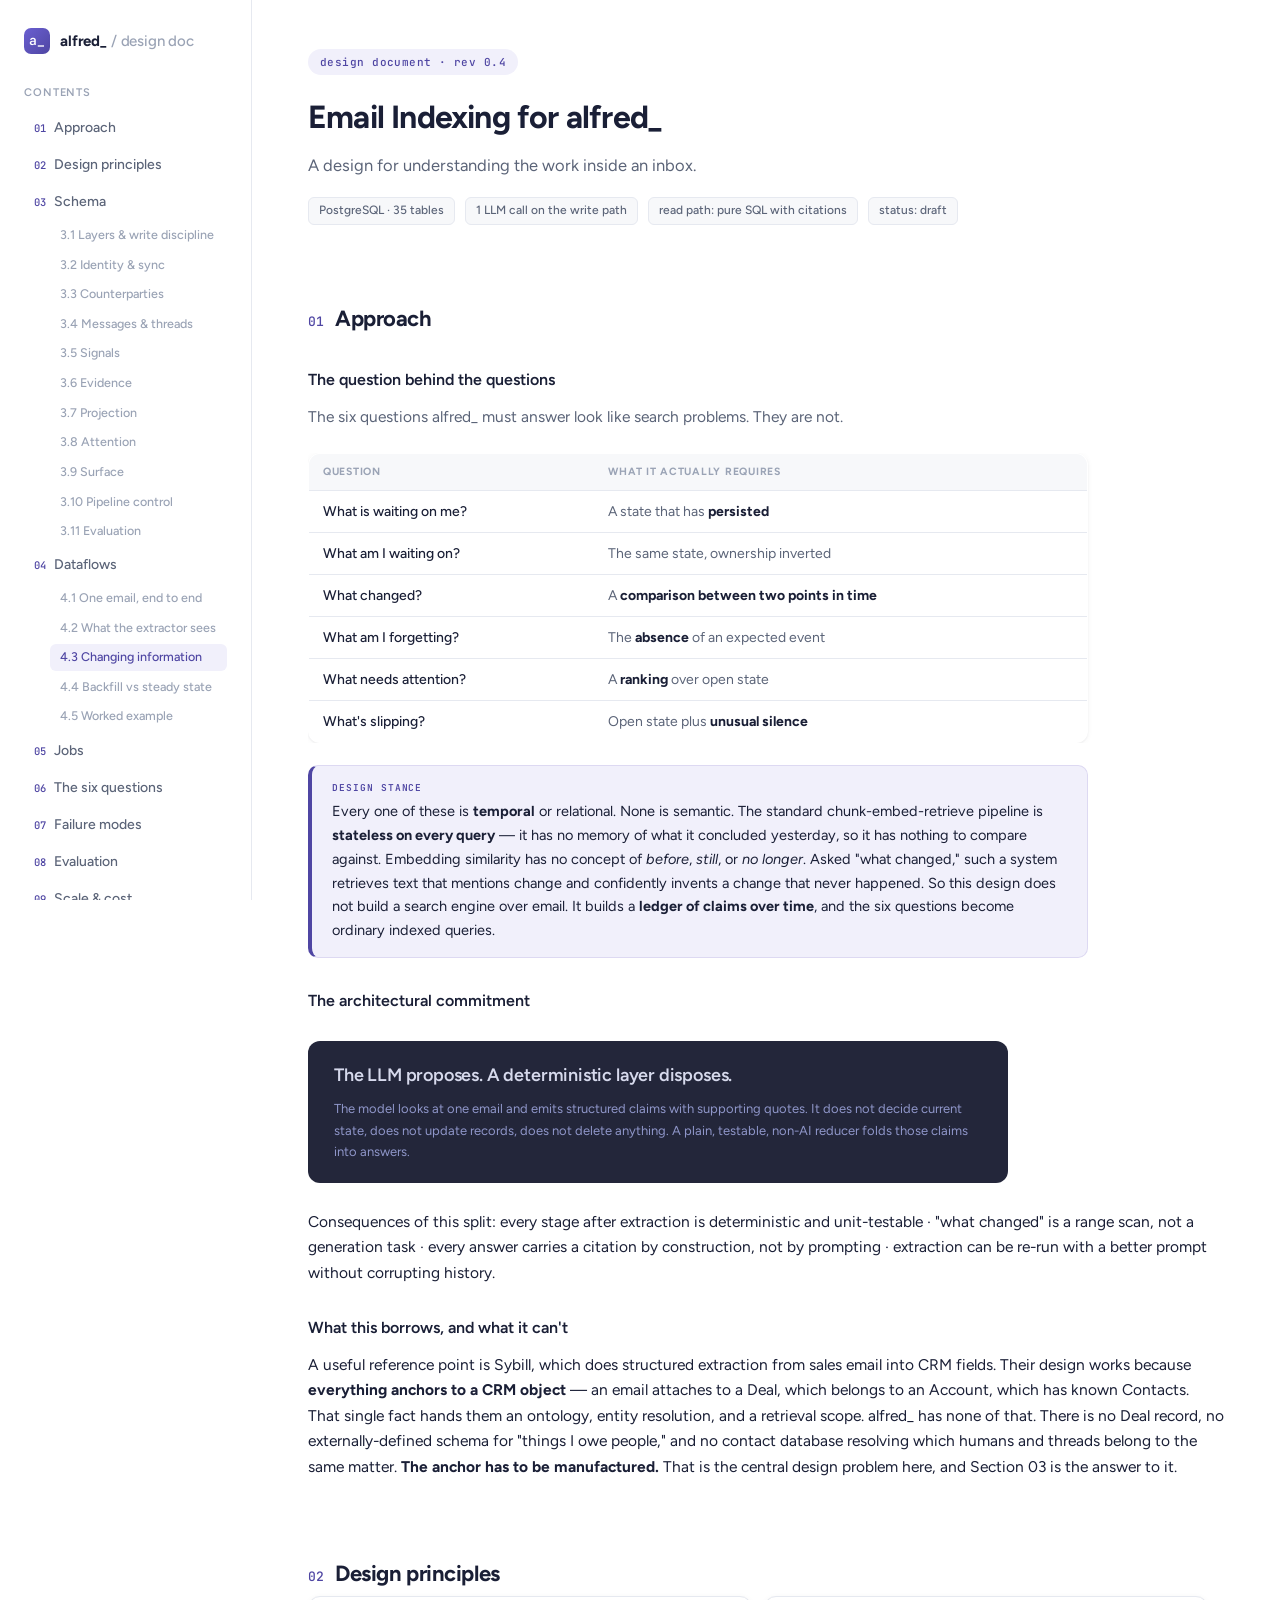
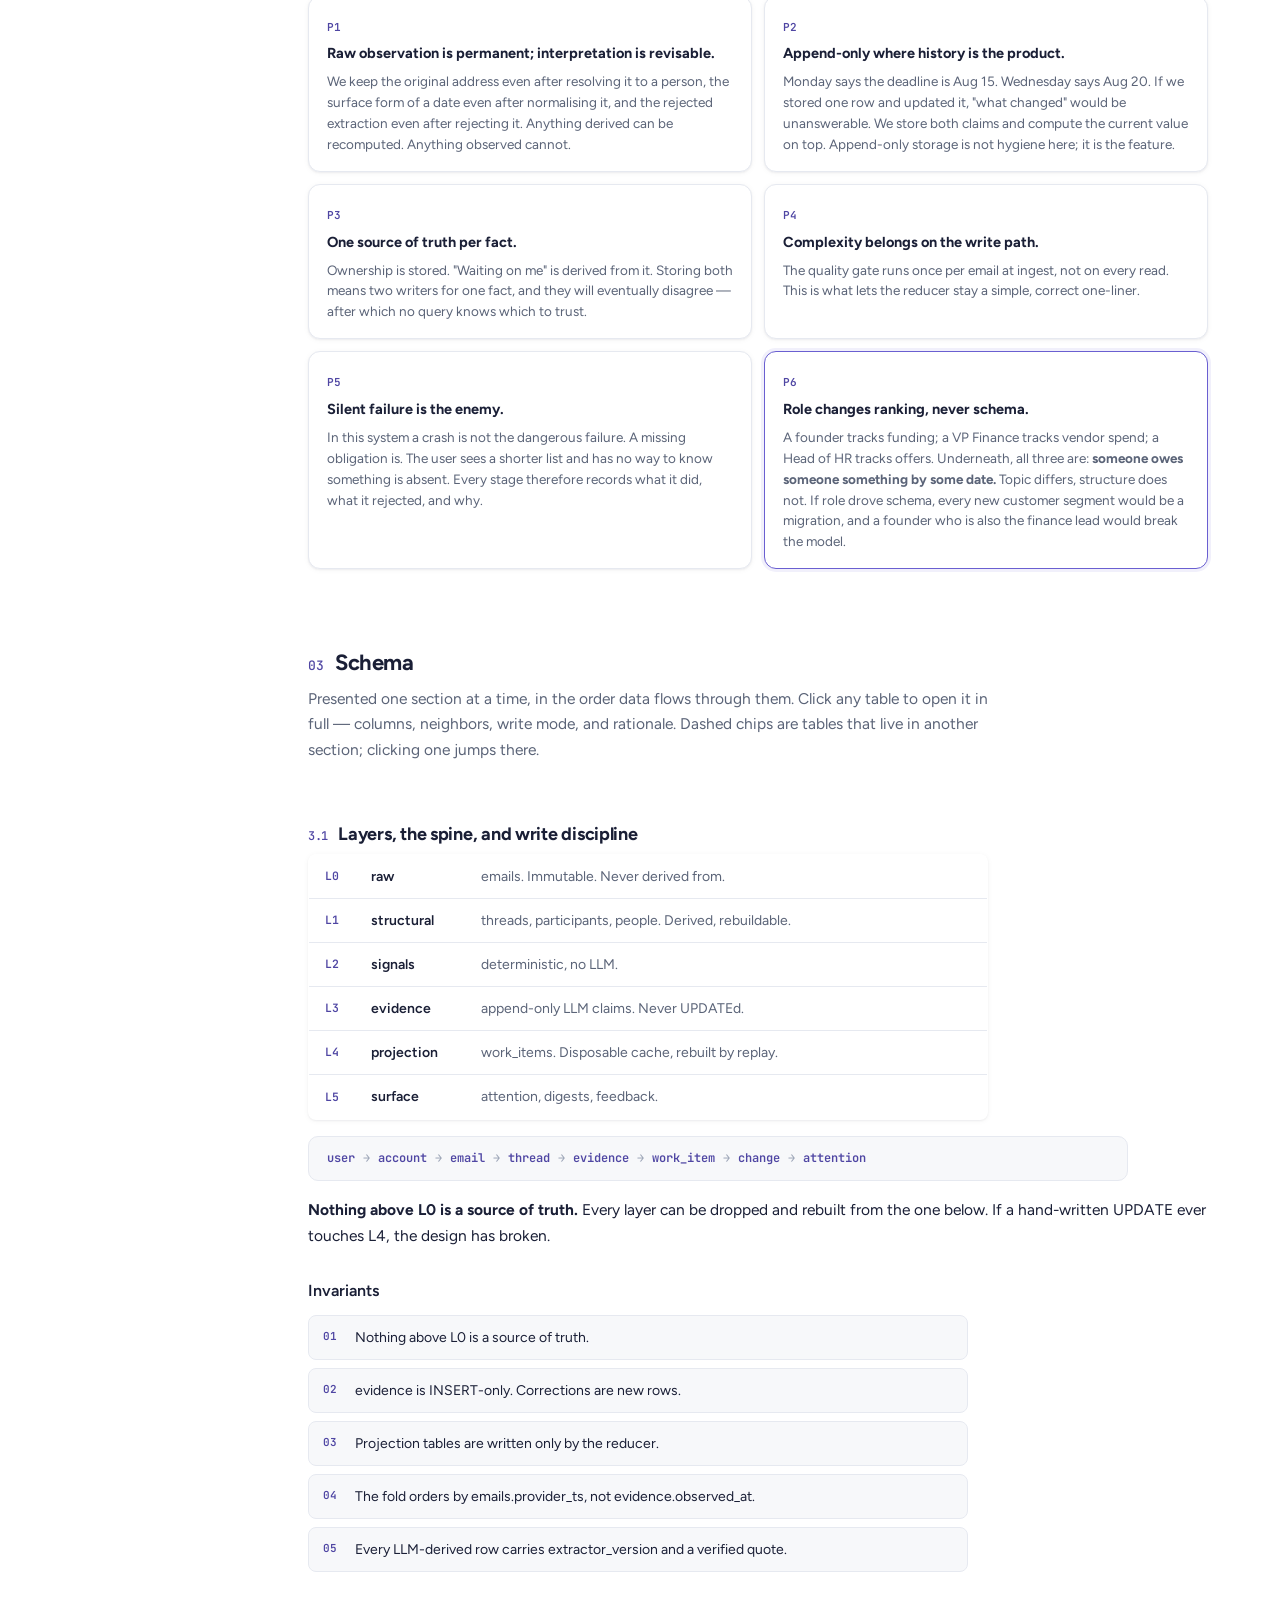
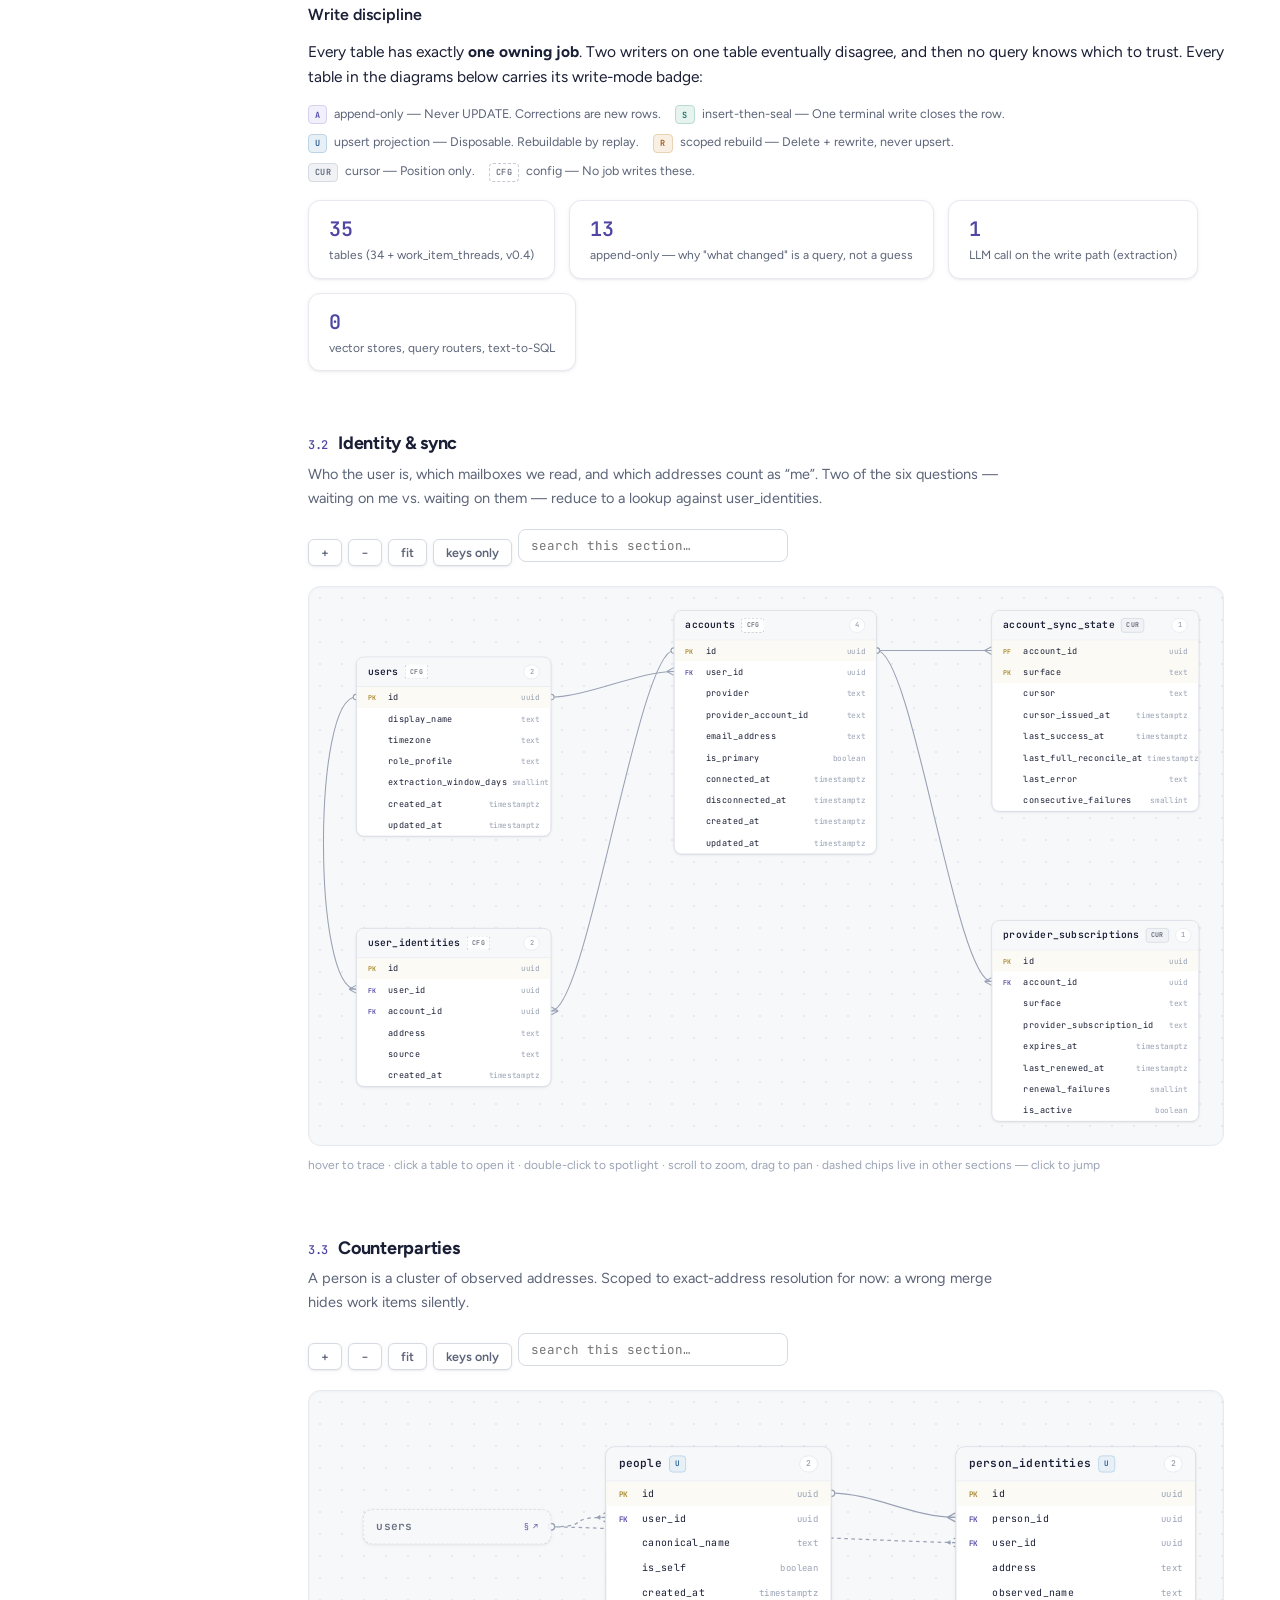
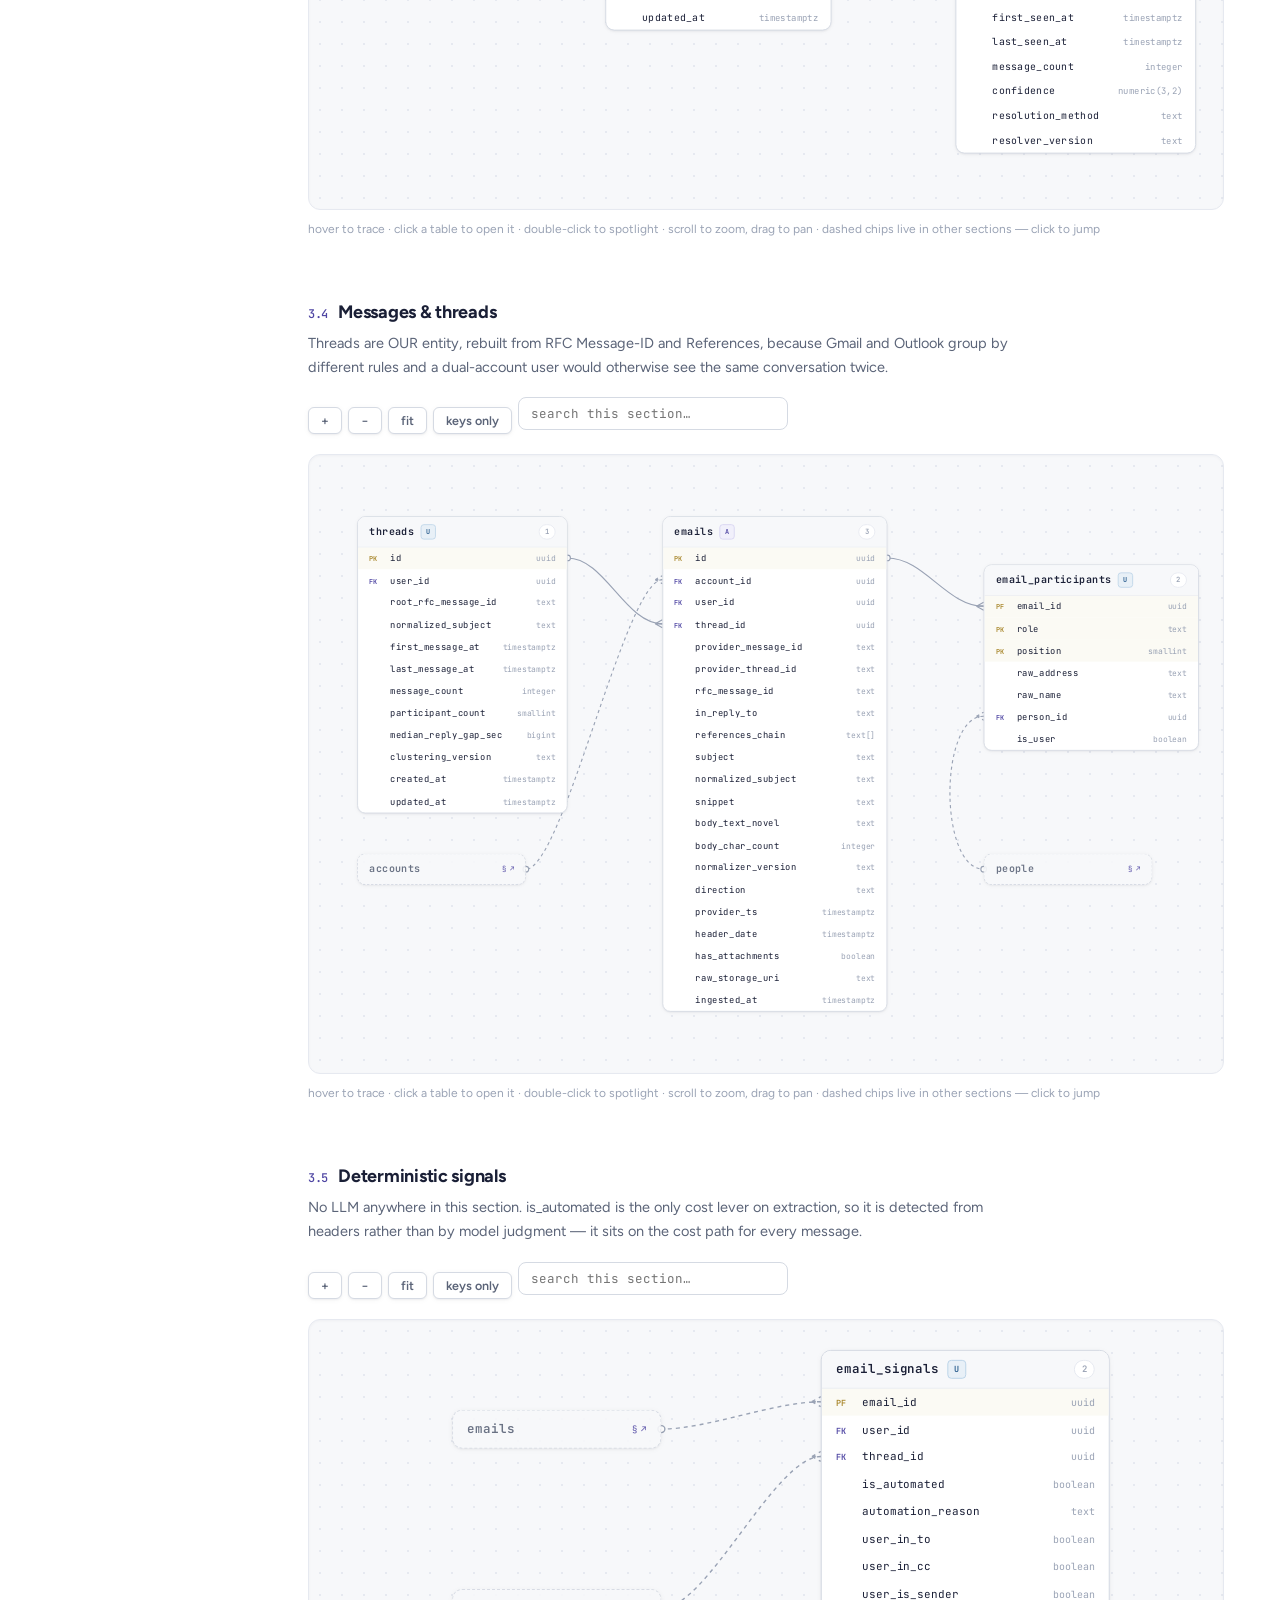
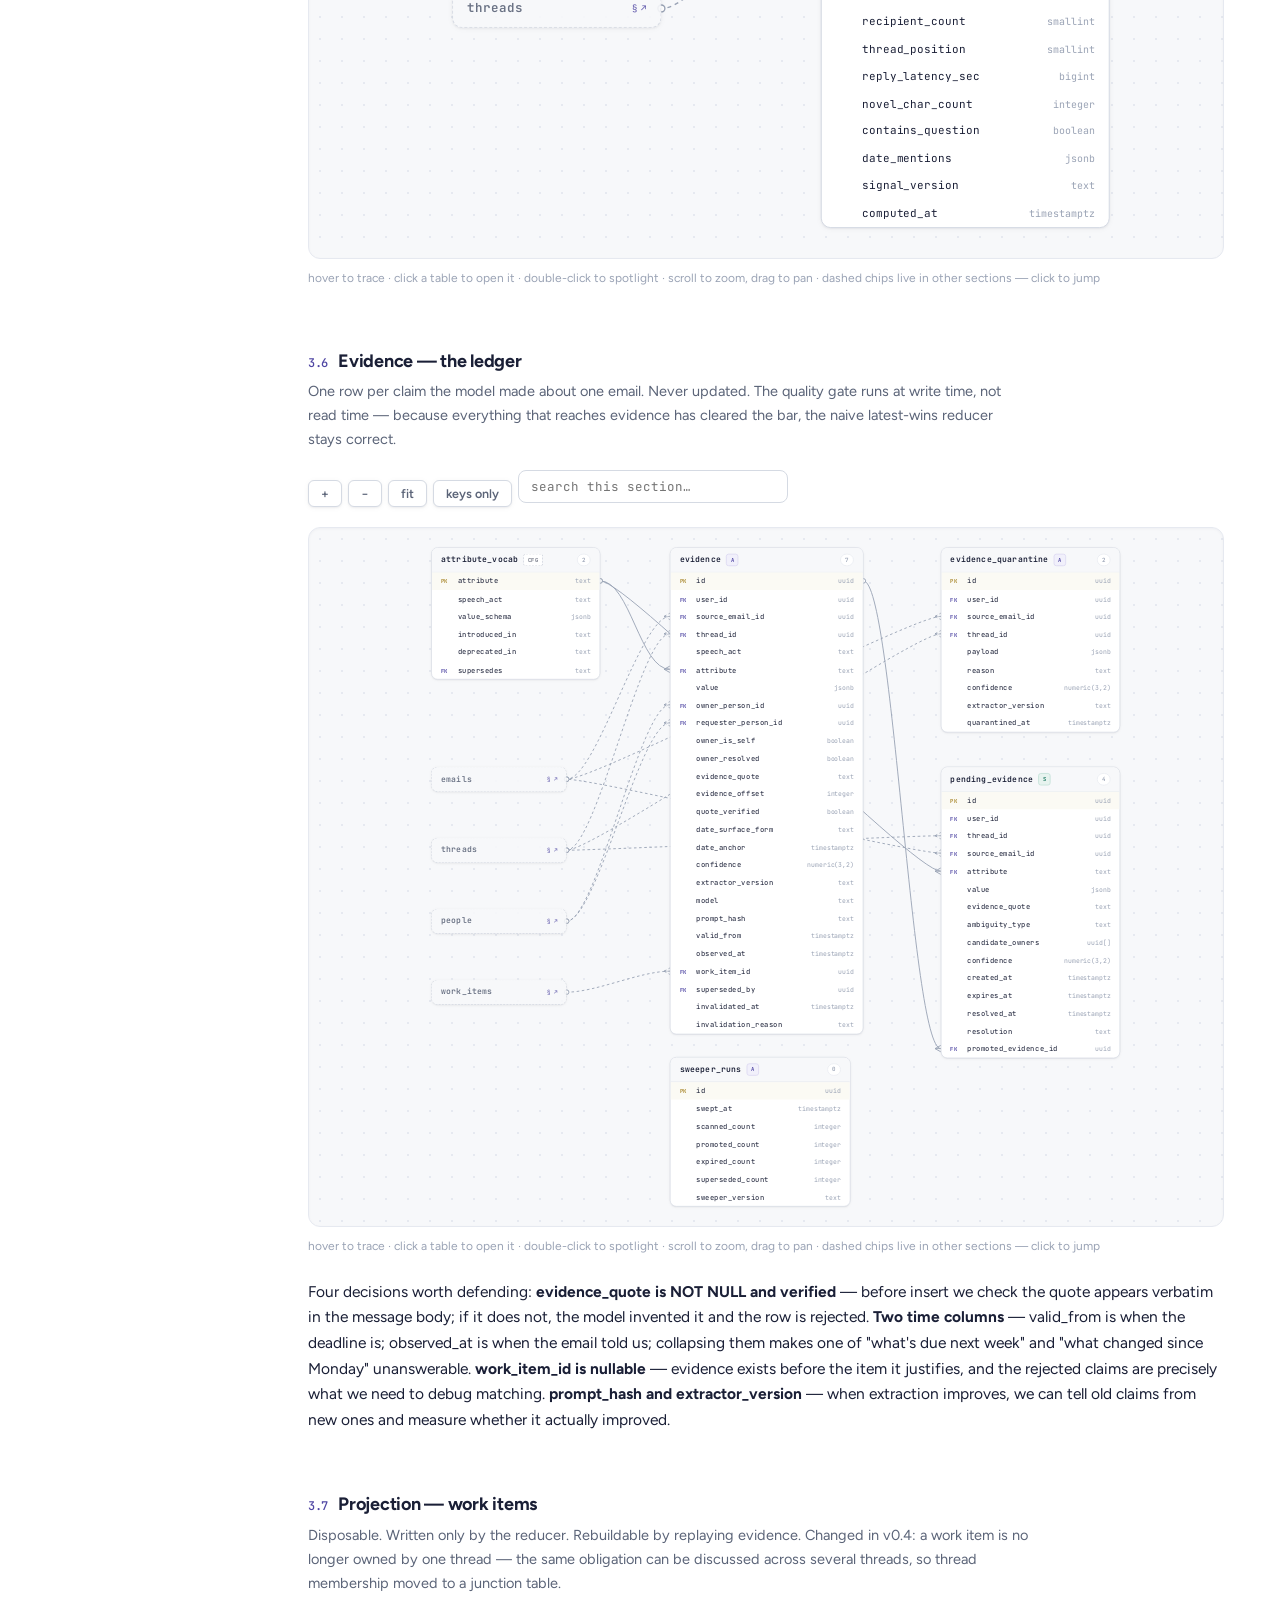
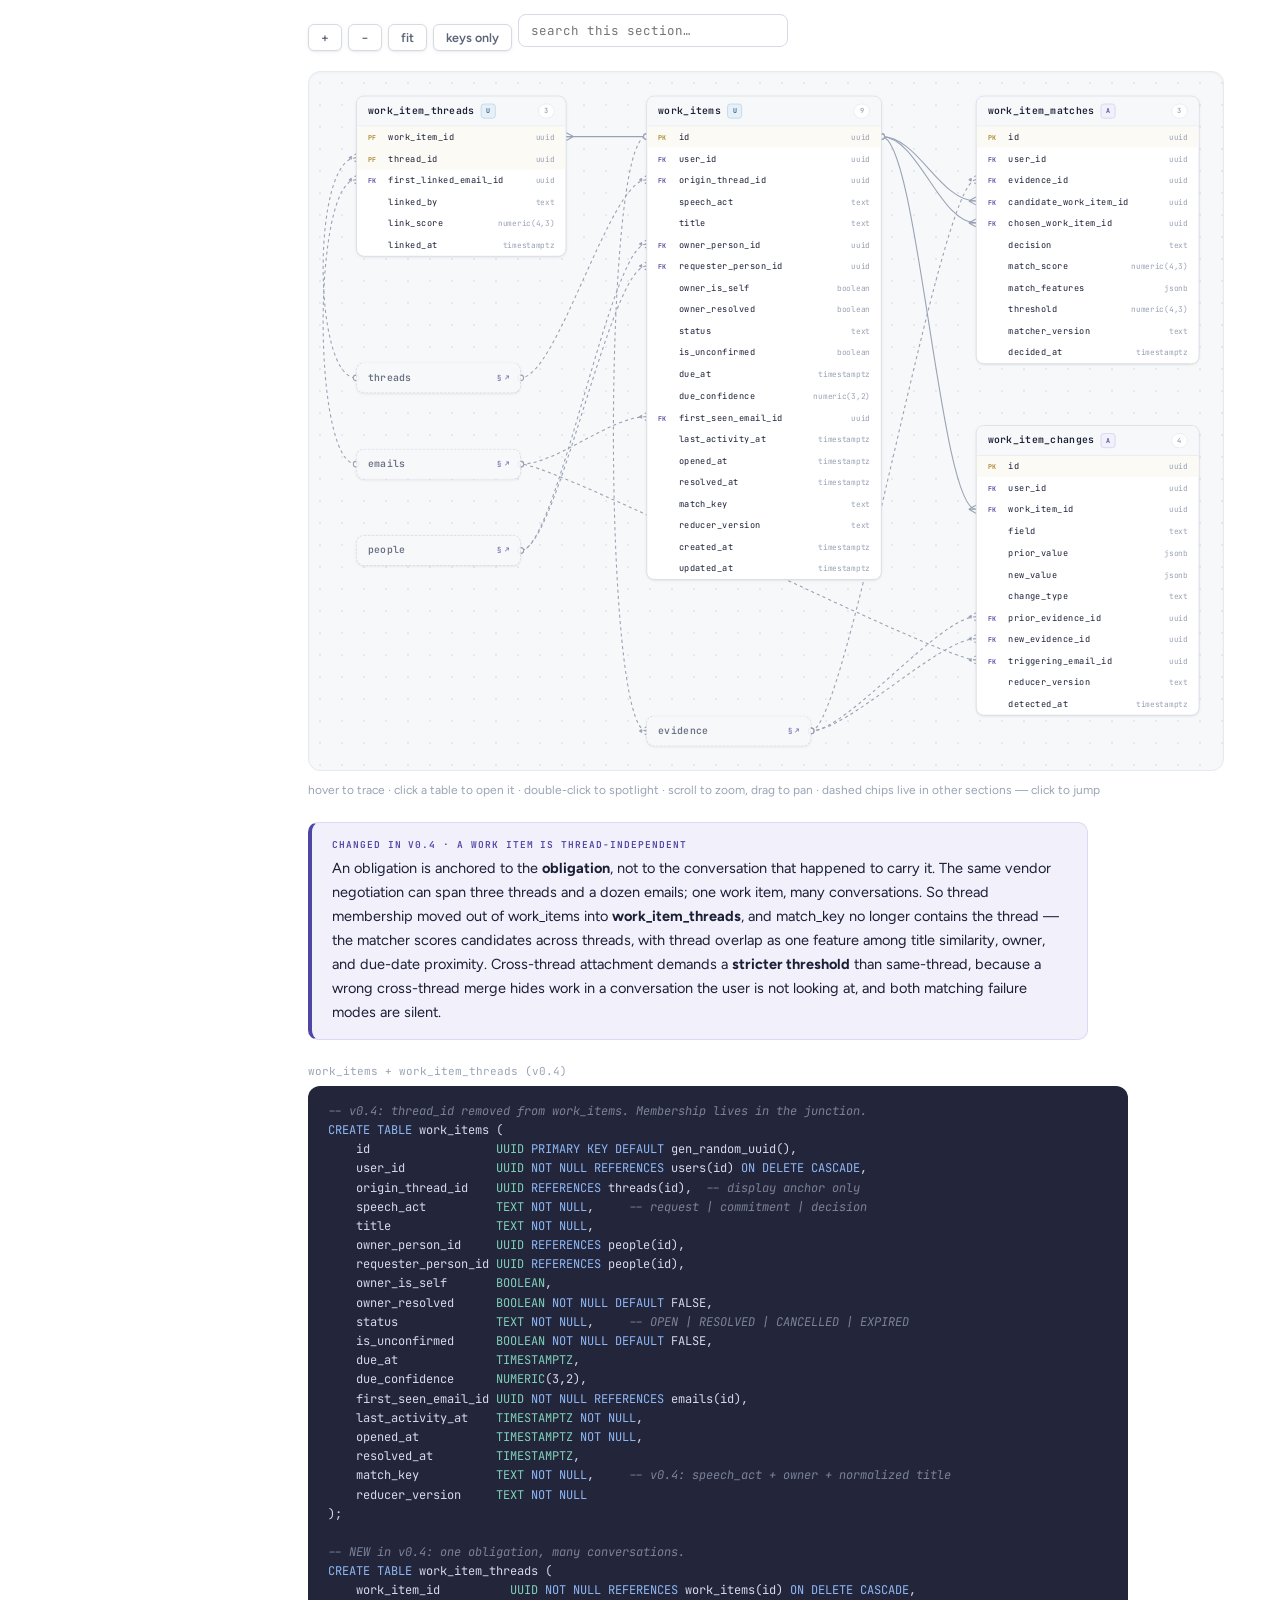
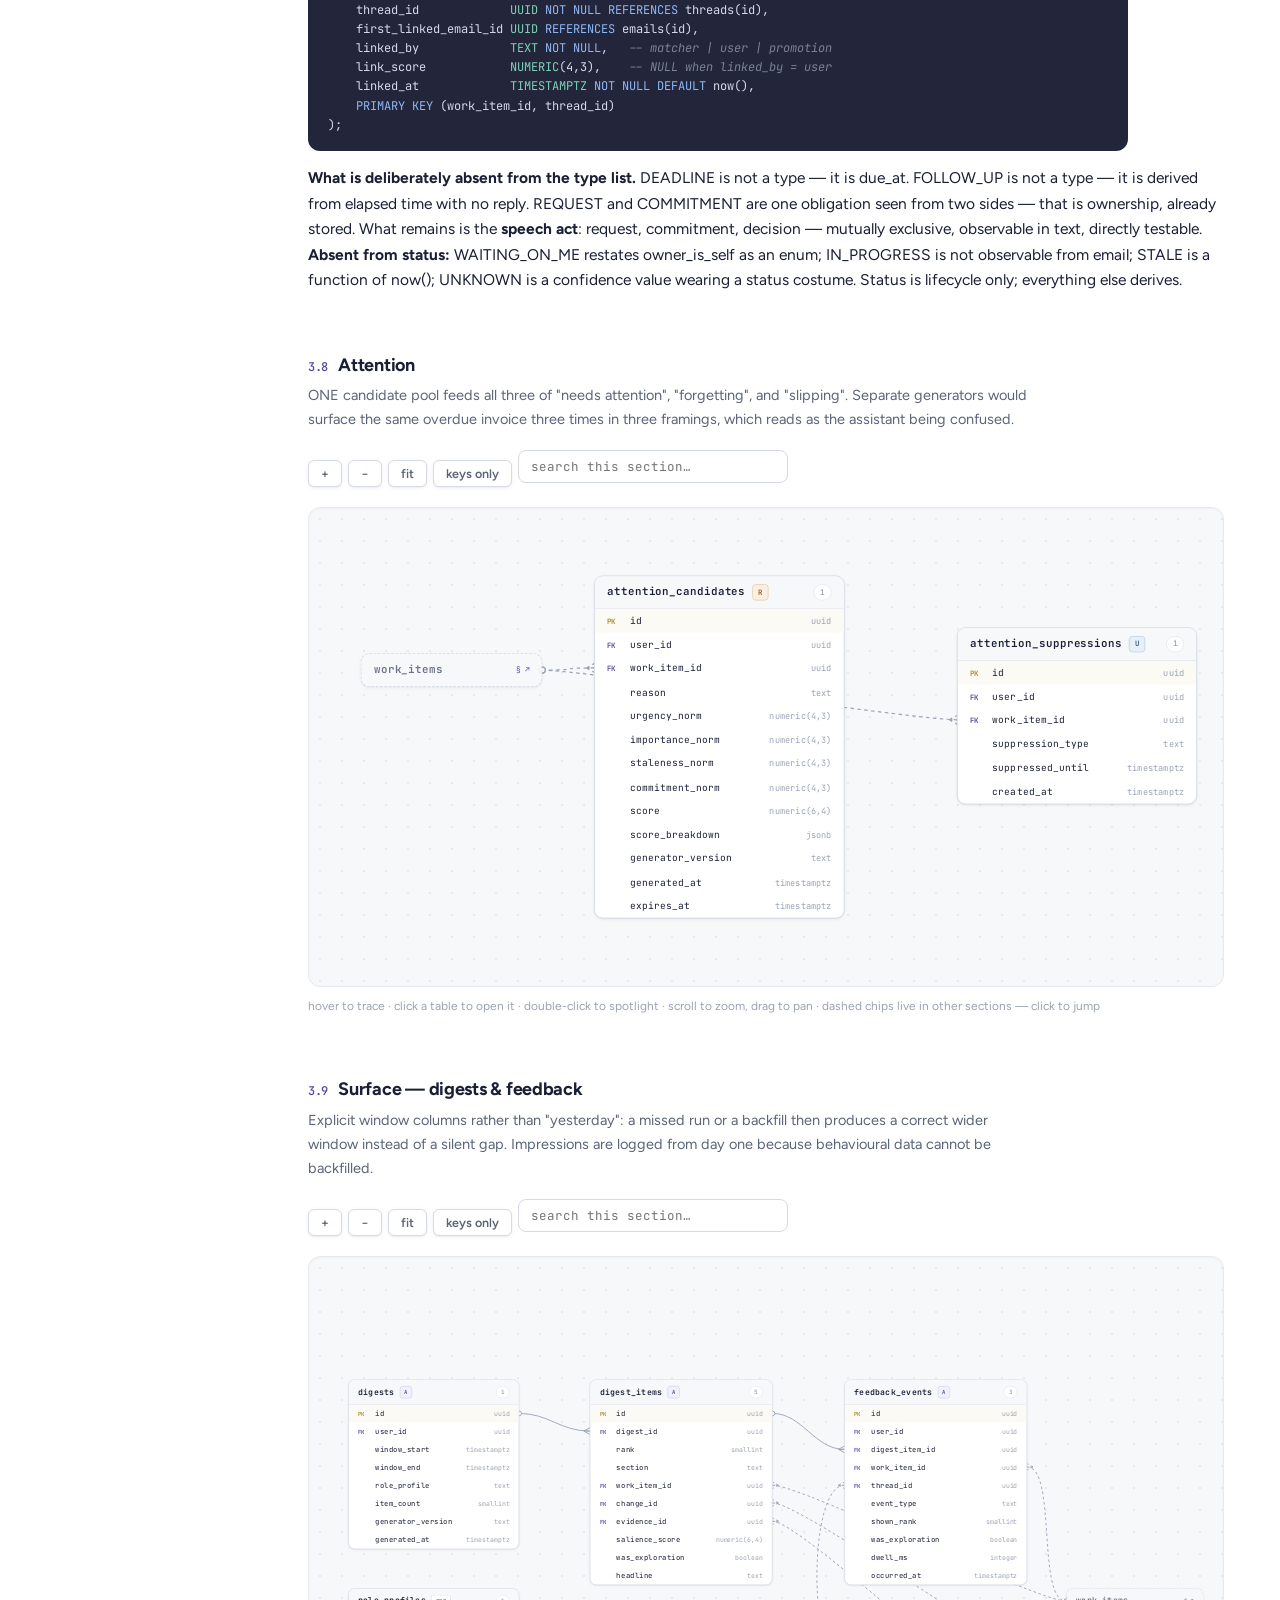
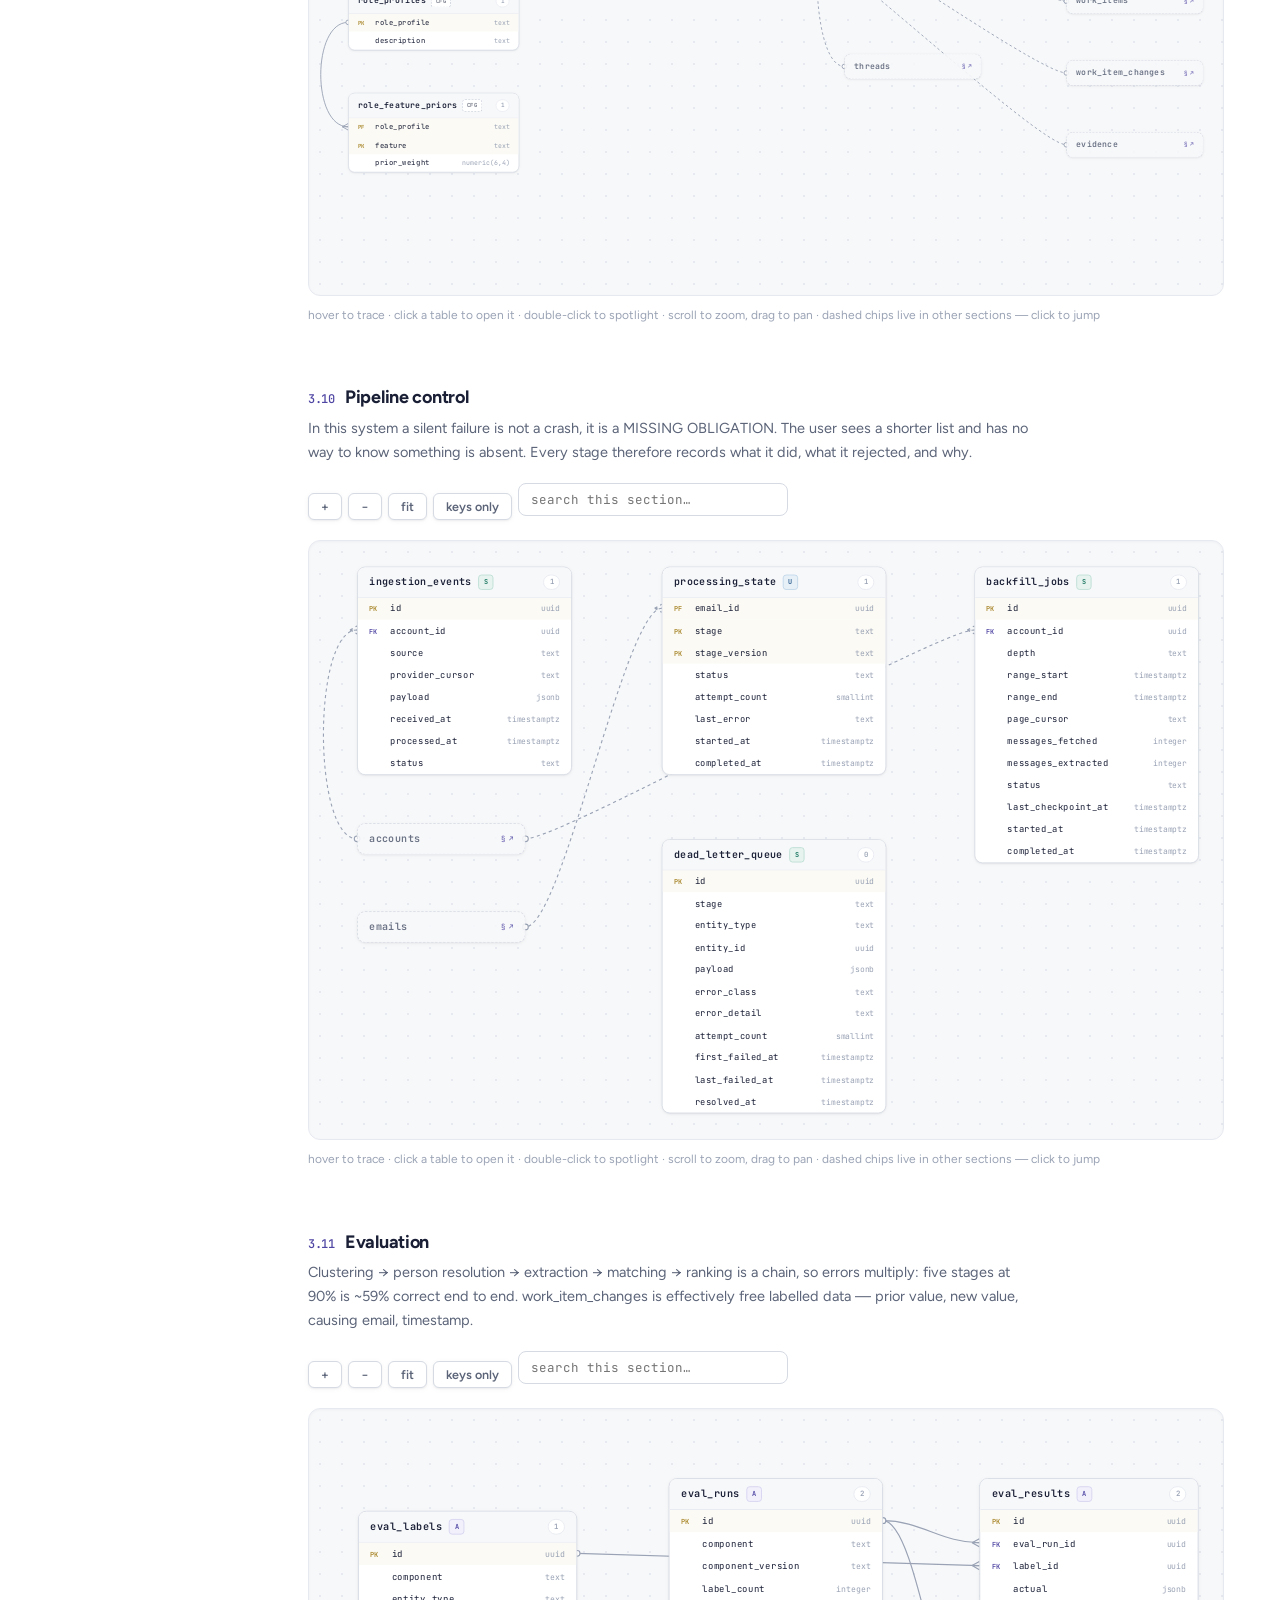
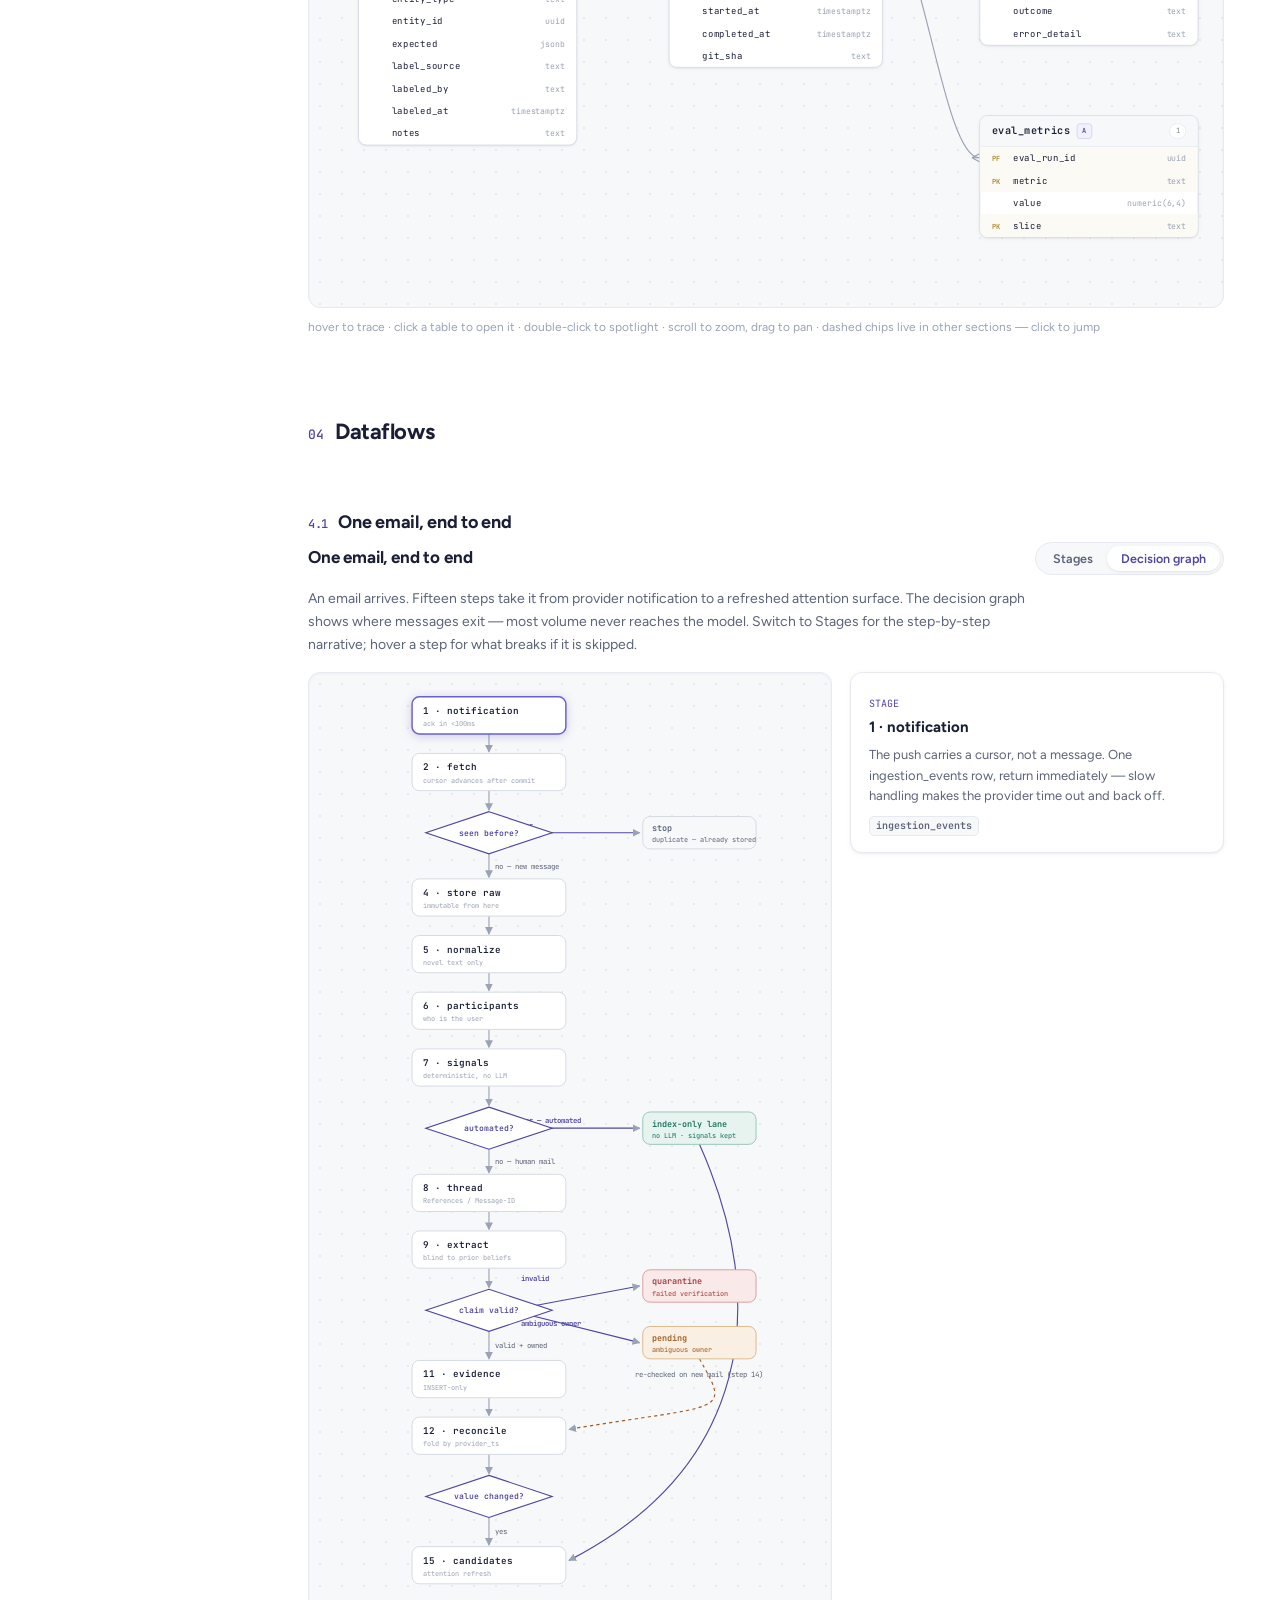
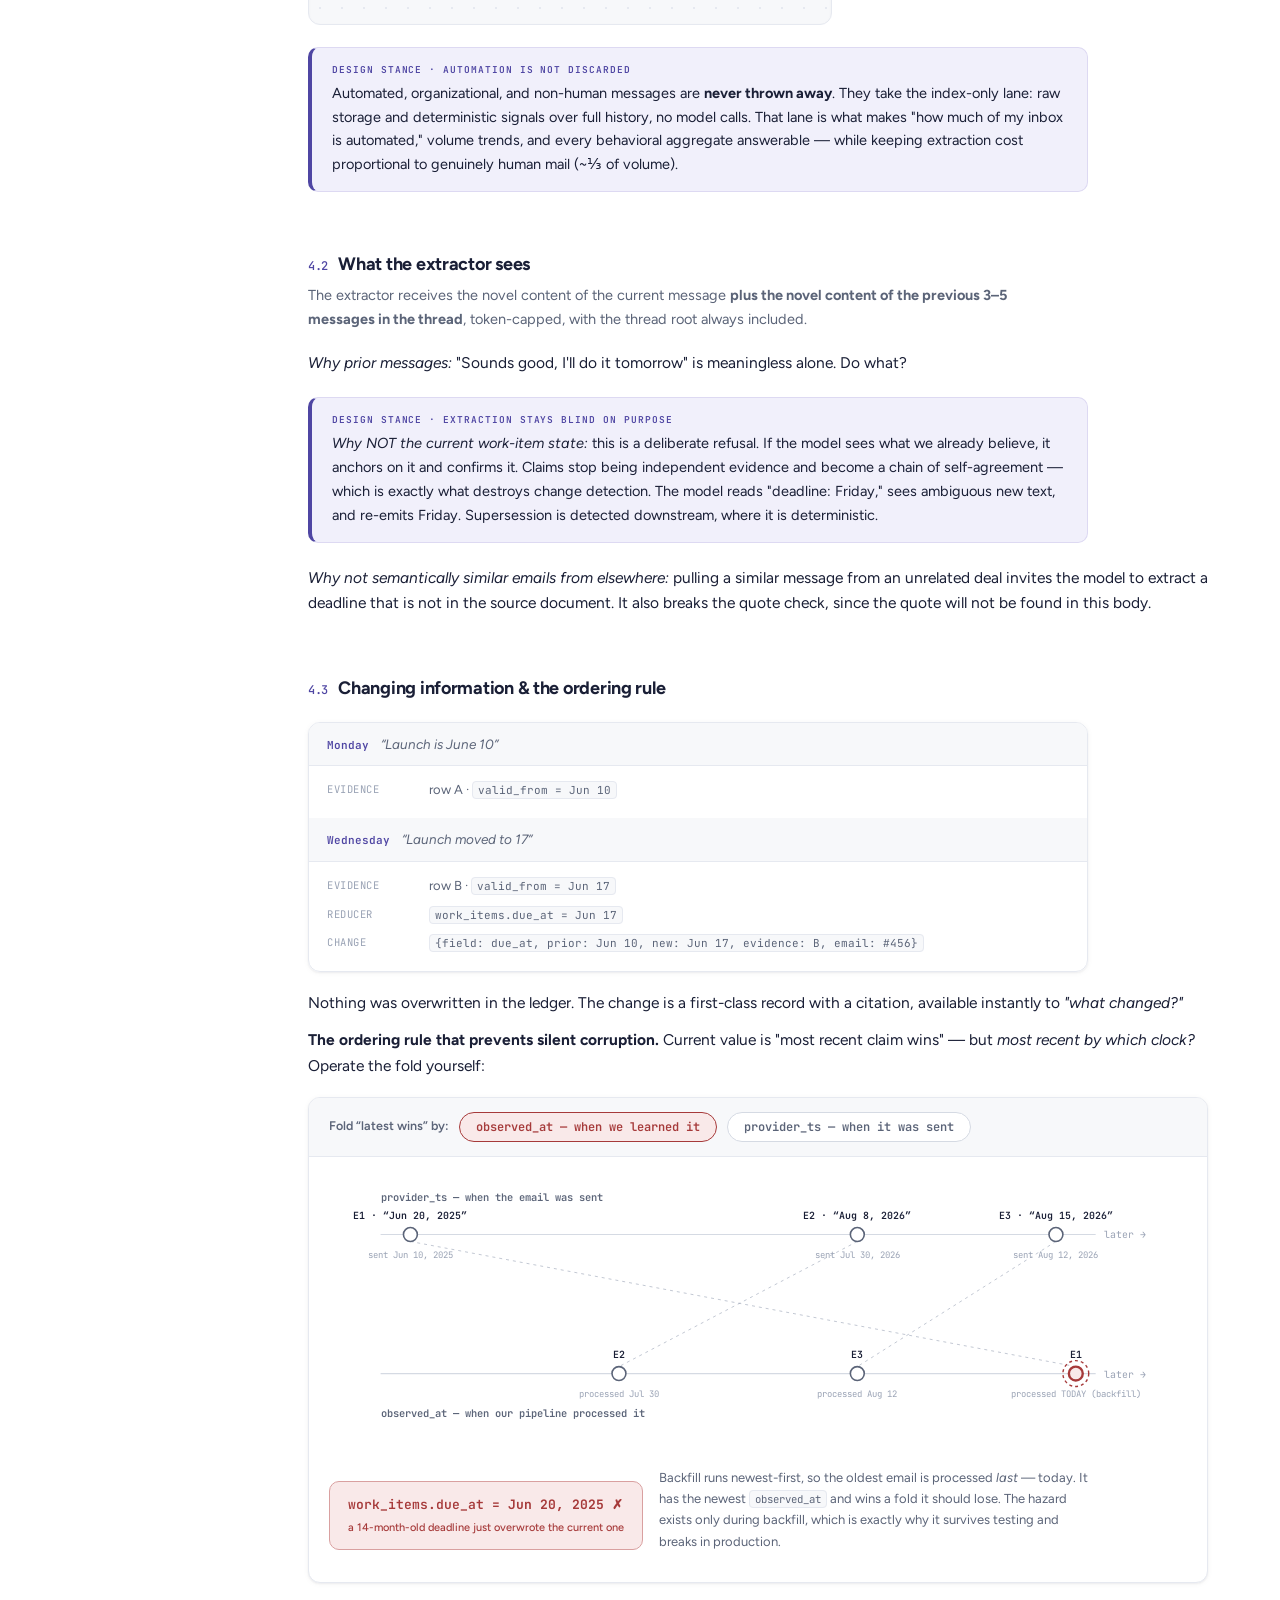
==== web/docs/index.html @ 2c361c1e "Initial commit: alfred-challenge mock Gmail corpus + web docs Adds GitHub Actions workflow to deploy" ====
<!doctype html>
<html lang="en">
<head>
<meta charset="utf-8">
<meta name="viewport" content="width=device-width, initial-scale=1">
<title>Email Indexing for alfred_ — Data Model &amp; Flows</title>
<link rel="preconnect" href="https://fonts.googleapis.com">
<link rel="preconnect" href="https://fonts.gstatic.com" crossorigin>
<link href="https://fonts.googleapis.com/css2?family=Figtree:wght@400;500;600;700&family=JetBrains+Mono:wght@400;500;600&display=swap" rel="stylesheet">
<link rel="stylesheet" href="assets/site.css">
</head>
<body>
<div class="shell">

  <aside class="side">
    <div class="brand">
      <div class="brand-mark">a_</div>
      <div class="brand-name">alfred_ <span>/ design doc</span></div>
    </div>
    <p class="side-label">Contents</p>
    <nav class="toc" id="toc">
      <a href="#approach"><span class="tnum">01</span>Approach</a>
      <a href="#principles"><span class="tnum">02</span>Design principles</a>
      <a href="#schema"><span class="tnum">03</span>Schema</a>
      <a href="#schema-layers" class="sub">3.1 Layers &amp; write discipline</a>
      <a href="#sec-identity" class="sub">3.2 Identity &amp; sync</a>
      <a href="#sec-counterparties" class="sub">3.3 Counterparties</a>
      <a href="#sec-messages" class="sub">3.4 Messages &amp; threads</a>
      <a href="#sec-signals" class="sub">3.5 Signals</a>
      <a href="#sec-evidence" class="sub">3.6 Evidence</a>
      <a href="#sec-projection" class="sub">3.7 Projection</a>
      <a href="#sec-attention" class="sub">3.8 Attention</a>
      <a href="#sec-surface" class="sub">3.9 Surface</a>
      <a href="#sec-pipeline" class="sub">3.10 Pipeline control</a>
      <a href="#sec-evaluation" class="sub">3.11 Evaluation</a>
      <a href="#dataflows"><span class="tnum">04</span>Dataflows</a>
      <a href="#flow-e2e" class="sub">4.1 One email, end to end</a>
      <a href="#flow-context" class="sub">4.2 What the extractor sees</a>
      <a href="#flow-ordering" class="sub">4.3 Changing information</a>
      <a href="#flow-backfill" class="sub">4.4 Backfill vs steady state</a>
      <a href="#flow-example" class="sub">4.5 Worked example</a>
      <a href="#jobs"><span class="tnum">05</span>Jobs</a>
      <a href="#questions"><span class="tnum">06</span>The six questions</a>
      <a href="#failures"><span class="tnum">07</span>Failure modes</a>
      <a href="#evaluation"><span class="tnum">08</span>Evaluation</a>
      <a href="#scale"><span class="tnum">09</span>Scale &amp; cost</a>
      <a href="#deferred"><span class="tnum">10</span>Deferred work</a>
    </nav>
    <div class="side-foot">rev 0.4 · 2026-08-13<br>data-platform</div>
  </aside>

  <main>
    <header>
      <span class="doc-kicker">design document · rev 0.4</span>
      <h1>Email Indexing for alfred_</h1>
      <p class="doc-sub">A design for understanding the work inside an inbox.</p>
      <div class="doc-meta"><span>PostgreSQL · 35 tables</span><span>1 LLM call on the write path</span><span>read path: pure SQL with citations</span><span>status: draft</span></div>
    </header>

    <!-- ================================================== 01 APPROACH -->
    <section id="approach">
      <h2><span class="snum">01</span>Approach</h2>
      <h3>The question behind the questions</h3>
      <p class="section-lede">The six questions alfred_ must answer look like search problems. They are not.</p>
      <div class="table-scroll"><table class="doc-table">
        <thead><tr><th>Question</th><th>What it actually requires</th></tr></thead>
        <tbody>
          <tr><td>What is waiting on me?</td><td>A state that has <b>persisted</b></td></tr>
          <tr><td>What am I waiting on?</td><td>The same state, ownership inverted</td></tr>
          <tr><td>What changed?</td><td>A <b>comparison between two points in time</b></td></tr>
          <tr><td>What am I forgetting?</td><td>The <b>absence</b> of an expected event</td></tr>
          <tr><td>What needs attention?</td><td>A <b>ranking</b> over open state</td></tr>
          <tr><td>What's slipping?</td><td>Open state plus <b>unusual silence</b></td></tr>
        </tbody>
      </table></div>
      <div class="stance"><span class="stance-tag">design stance</span>
        <p>Every one of these is <b>temporal</b> or relational. None is semantic. The standard chunk-embed-retrieve pipeline is <b>stateless on every query</b> — it has no memory of what it concluded yesterday, so it has nothing to compare against. Embedding similarity has no concept of <i>before</i>, <i>still</i>, or <i>no longer</i>. Asked "what changed," such a system retrieves text that mentions change and confidently invents a change that never happened. So this design does not build a search engine over email. It builds a <b>ledger of claims over time</b>, and the six questions become ordinary indexed queries.</p>
      </div>

      <h3>The architectural commitment</h3>
      <div class="commitment">
        <p>The LLM proposes. A deterministic layer disposes.</p>
        <small>The model looks at one email and emits structured claims with supporting quotes. It does not decide current state, does not update records, does not delete anything. A plain, testable, non-AI reducer folds those claims into answers.</small>
      </div>
      <p>Consequences of this split: every stage after extraction is deterministic and unit-testable · "what changed" is a range scan, not a generation task · every answer carries a citation by construction, not by prompting · extraction can be re-run with a better prompt without corrupting history.</p>

      <h3>What this borrows, and what it can't</h3>
      <p>A useful reference point is Sybill, which does structured extraction from sales email into CRM fields. Their design works because <b>everything anchors to a CRM object</b> — an email attaches to a Deal, which belongs to an Account, which has known Contacts. That single fact hands them an ontology, entity resolution, and a retrieval scope. alfred_ has none of that. There is no Deal record, no externally-defined schema for "things I owe people," and no contact database resolving which humans and threads belong to the same matter. <b>The anchor has to be manufactured.</b> That is the central design problem here, and Section 03 is the answer to it.</p>
    </section>

    <!-- ================================================ 02 PRINCIPLES -->
    <section id="principles">
      <h2><span class="snum">02</span>Design principles</h2>
      <div class="principles">
        <div class="principle"><span class="pnum">P1</span><h4>Raw observation is permanent; interpretation is revisable.</h4><p>We keep the original address even after resolving it to a person, the surface form of a date even after normalising it, and the rejected extraction even after rejecting it. Anything derived can be recomputed. Anything observed cannot.</p></div>
        <div class="principle"><span class="pnum">P2</span><h4>Append-only where history is the product.</h4><p>Monday says the deadline is Aug 15. Wednesday says Aug 20. If we stored one row and updated it, "what changed" would be unanswerable. We store both claims and compute the current value on top. Append-only storage is not hygiene here; it is the feature.</p></div>
        <div class="principle"><span class="pnum">P3</span><h4>One source of truth per fact.</h4><p>Ownership is stored. "Waiting on me" is derived from it. Storing both means two writers for one fact, and they will eventually disagree — after which no query knows which to trust.</p></div>
        <div class="principle"><span class="pnum">P4</span><h4>Complexity belongs on the write path.</h4><p>The quality gate runs once per email at ingest, not on every read. This is what lets the reducer stay a simple, correct one-liner.</p></div>
        <div class="principle"><span class="pnum">P5</span><h4>Silent failure is the enemy.</h4><p>In this system a crash is not the dangerous failure. A missing obligation is. The user sees a shorter list and has no way to know something is absent. Every stage therefore records what it did, what it rejected, and why.</p></div>
        <div class="principle hl"><span class="pnum">P6</span><h4>Role changes ranking, never schema.</h4><p>A founder tracks funding; a VP Finance tracks vendor spend; a Head of HR tracks offers. Underneath, all three are: <b>someone owes someone something by some date.</b> Topic differs, structure does not. If role drove schema, every new customer segment would be a migration, and a founder who is also the finance lead would break the model.</p></div>
      </div>
    </section>

    <!-- ==================================================== 03 SCHEMA -->
    <section id="schema">
      <h2><span class="snum">03</span>Schema</h2>
      <p class="section-lede">Presented one section at a time, in the order data flows through them. Click any table to open it in full — columns, neighbors, write mode, and rationale. Dashed chips are tables that live in another section; clicking one jumps there.</p>

      <div id="schema-layers">
        <h3 class="subhead"><span class="snum">3.1</span>Layers, the spine, and write discipline</h3>
        <div id="layers"></div>
        <div class="spine"><b>user</b><span class="arr">→</span><b>account</b><span class="arr">→</span><b>email</b><span class="arr">→</span><b>thread</b><span class="arr">→</span><b>evidence</b><span class="arr">→</span><b>work_item</b><span class="arr">→</span><b>change</b><span class="arr">→</span><b>attention</b></div>
        <p><b>Nothing above L0 is a source of truth.</b> Every layer can be dropped and rebuilt from the one below. If a hand-written UPDATE ever touches L4, the design has broken.</p>
        <h3>Invariants</h3>
        <div id="invariants"></div>
        <h3>Write discipline</h3>
        <p>Every table has exactly <b>one owning job</b>. Two writers on one table eventually disagree, and then no query knows which to trust. Every table in the diagrams below carries its write-mode badge:</p>
        <div class="mode-legend" id="mode-legend"></div>
        <div class="stat-strip">
          <div class="stat"><div class="n">35</div><div class="l">tables (34 + work_item_threads, v0.4)</div></div>
          <div class="stat"><div class="n">13</div><div class="l">append-only — why "what changed" is a query, not a guess</div></div>
          <div class="stat"><div class="n">1</div><div class="l">LLM call on the write path (extraction)</div></div>
          <div class="stat"><div class="n">0</div><div class="l">vector stores, query routers, text-to-SQL</div></div>
        </div>
      </div>

      <!-- schema sections are mounted here in document order -->
      <div id="schema-sections"></div>
    </section>

    <!-- ================================================= 04 DATAFLOWS -->
    <section id="dataflows">
      <h2><span class="snum">04</span>Dataflows</h2>

      <div id="flow-e2e">
        <h3 class="subhead"><span class="snum">4.1</span>One email, end to end</h3>
        <div id="flow-mount-e2e"></div>
        <div class="stance"><span class="stance-tag">design stance · automation is not discarded</span>
          <p>Automated, organizational, and non-human messages are <b>never thrown away</b>. They take the index-only lane: raw storage and deterministic signals over full history, no model calls. That lane is what makes "how much of my inbox is automated," volume trends, and every behavioral aggregate answerable — while keeping extraction cost proportional to genuinely human mail (~⅓ of volume).</p>
        </div>
      </div>

      <div id="flow-context">
        <h3 class="subhead"><span class="snum">4.2</span>What the extractor sees</h3>
        <p class="sub-lede">The extractor receives the novel content of the current message <b>plus the novel content of the previous 3–5 messages in the thread</b>, token-capped, with the thread root always included.</p>
        <p><i>Why prior messages:</i> "Sounds good, I'll do it tomorrow" is meaningless alone. Do what?</p>
        <div class="stance"><span class="stance-tag">design stance · extraction stays blind on purpose</span>
          <p><i>Why NOT the current work-item state:</i> this is a deliberate refusal. If the model sees what we already believe, it anchors on it and confirms it. Claims stop being independent evidence and become a chain of self-agreement — which is exactly what destroys change detection. The model reads "deadline: Friday," sees ambiguous new text, and re-emits Friday. Supersession is detected downstream, where it is deterministic.</p>
        </div>
        <p><i>Why not semantically similar emails from elsewhere:</i> pulling a similar message from an unrelated deal invites the model to extract a deadline that is not in the source document. It also breaks the quote check, since the quote will not be found in this body.</p>
      </div>

      <div id="flow-ordering">
        <h3 class="subhead"><span class="snum">4.3</span>Changing information &amp; the ordering rule</h3>
        <div class="transcript">
          <div class="tr-mail"><span class="tr-date">Monday</span><span class="tr-quote">“Launch is June 10”</span></div>
          <div class="tr-body"><div class="tr-row"><dt>evidence</dt><dd>row A · <code>valid_from = Jun 10</code></dd></div></div>
          <div class="tr-mail"><span class="tr-date">Wednesday</span><span class="tr-quote">“Launch moved to 17”</span></div>
          <div class="tr-body">
            <div class="tr-row"><dt>evidence</dt><dd>row B · <code>valid_from = Jun 17</code></dd></div>
            <div class="tr-row"><dt>reducer</dt><dd><code>work_items.due_at = Jun 17</code></dd></div>
            <div class="tr-row"><dt>change</dt><dd><code>{field: due_at, prior: Jun 10, new: Jun 17, evidence: B, email: #456}</code></dd></div>
          </div>
        </div>
        <p>Nothing was overwritten in the ledger. The change is a first-class record with a citation, available instantly to <i>"what changed?"</i></p>
        <p><b>The ordering rule that prevents silent corruption.</b> Current value is "most recent claim wins" — but <i>most recent by which clock?</i> Operate the fold yourself:</p>
        <div id="ordering-demo"></div>
        <p class="sql-caption">the reducer's view — current value per (thread, attribute)</p>
        <pre class="sql">CREATE VIEW v_current_thread_facts AS
SELECT DISTINCT ON (e.user_id, e.thread_id, e.attribute)
       e.user_id, e.thread_id, e.attribute, e.value, e.confidence,
       e.id AS source_evidence_id, e.extractor_version
FROM evidence e
JOIN emails m ON m.id = e.source_email_id
WHERE e.invalidated_at IS NULL
ORDER BY e.user_id, e.thread_id, e.attribute,
         m.provider_ts DESC, e.observed_at DESC;   -- provider_ts first. Always.</pre>
      </div>

      <div id="flow-backfill">
        <h3 class="subhead"><span class="snum">4.4</span>Historical context and backfill</h3>
        <p class="sub-lede">A new user may have five years of email. We do <b>not</b> extract over all of it. Retention and extraction depth are separate knobs:</p>
        <div class="table-scroll"><table class="doc-table">
          <thead><tr><th>Depth</th><th>Coverage</th><th>Cost</th><th>Enables</th></tr></thead>
          <tbody>
            <tr><td>Raw storage</td><td>All history</td><td>Storage only</td><td>Rebuild anything, later</td></tr>
            <tr><td>Deterministic signals</td><td>All history</td><td>CPU only</td><td>Historical aggregates</td></tr>
            <tr><td>LLM extraction</td><td>Recent window</td><td>Model calls</td><td>The six questions</td></tr>
          </tbody>
        </table></div>
        <p>Collapsing these is the common mistake. If we only processed 30 days, a month-over-month question would not be <i>expensive</i> — it would be <b>unanswerable</b>, and the assistant would confabulate a trend from four data points.</p>
        <div class="table-scroll"><table class="doc-table">
          <thead><tr><th></th><th>Steady state</th><th>Backfill</th></tr></thead>
          <tbody>
            <tr><td>Direction</td><td>Forward in time</td><td><b>Newest-first</b></td></tr>
            <tr><td>Extraction scope</td><td>All non-automated</td><td>Recent window only</td></tr>
            <tr><td>Signals scope</td><td>Per email</td><td>Full history</td></tr>
            <tr><td>Priority</td><td>High</td><td>Rate-limited, never starves live traffic</td></tr>
            <tr><td>Reducer input order</td><td>Chronological</td><td><b>Out of order</b> — safe, because the fold orders by provider_ts</td></tr>
          </tbody>
        </table></div>
        <p>Backfill checkpoints its cursor. Five years of mail will fail partway through something; resuming versus restarting is the difference between a hiccup and a disaster.</p>
      </div>

      <div id="flow-example">
        <h3 class="subhead"><span class="snum">4.5</span>Worked example</h3>
        <div class="transcript">
          <div class="tr-mail"><span class="tr-date">Aug 04</span><span class="tr-who">Sarah → user</span><span class="tr-quote">“Can you send me the Q3 forecast by Friday?”</span></div>
          <div class="tr-body">
            <div class="tr-row"><dt>signals</dt><dd><code>is_automated = false</code> · <code>user_in_to = true</code></dd></div>
            <div class="tr-row"><dt>evidence</dt><dd>speech_act <b>request</b> · attribute <b>deliverable</b> = “Q3 forecast” · owner: user (via user_identities) · quote verified · <code>valid_from = Aug 08</code> · confidence 0.94</dd></div>
            <div class="tr-row"><dt>match</dt><dd>no candidate → <b>created_new</b></dd></div>
            <div class="tr-row"><dt>work_item</dt><dd>OPEN · owner_is_self · due Aug 08</dd></div>
            <div class="tr-row"><dt>attention</dt><dd>reason = <b>due_soon</b></dd></div>
          </div>
          <div class="tr-mail"><span class="tr-date">Aug 07</span><span class="tr-who">Sarah → user</span><span class="tr-quote">“Any update on that forecast?”</span></div>
          <div class="tr-body">
            <div class="tr-row"><dt>evidence</dt><dd>speech_act request, same deliverable, confidence 0.88</dd></div>
            <div class="tr-row"><dt>match</dt><dd><b>matched_existing</b> (score 0.91 &gt; threshold 0.75)</dd></div>
            <div class="tr-row"><dt>attention</dt><dd>reason = <b>repeated_followup</b>, urgency raised</dd></div>
          </div>
          <div class="tr-mail"><span class="tr-date">Aug 08</span><span class="tr-who">user → Sarah</span><span class="tr-quote">“Attached — sorry for the delay.”</span></div>
          <div class="tr-body">
            <div class="tr-row"><dt>signals</dt><dd><code>user_is_sender = true</code> · <code>has_attachments = true</code></dd></div>
            <div class="tr-row"><dt>evidence</dt><dd>speech_act commitment fulfilled, confidence 0.82</dd></div>
            <div class="tr-row"><dt>reducer</dt><dd>below the higher CLOSE threshold (0.90) → status stays OPEN, <span class="tr-flag">flagged likely_resolved</span></dd></div>
            <div class="tr-row"><dt>change</dt><dd>field: status · prior: OPEN · new: OPEN (likely_resolved)</dd></div>
          </div>
        </div>
        <div class="stance"><span class="stance-tag">design stance · closing is more dangerous than opening</span>
          <p>A falsely-opened item is visible noise the user can dismiss in one tap. A falsely-closed item vanishes and the user never learns it existed. So completion requires higher confidence than creation, and marginal cases surface as "looks done — confirm?"</p>
        </div>
      </div>
    </section>

    <!-- ====================================================== 05 JOBS -->
    <section id="jobs">
      <h2><span class="snum">05</span>Jobs</h2>
      <p class="section-lede">What runs continuously to keep alfred_'s understanding of an inbox accurate — split by trigger, because the distinction is what makes proactive assistance possible.</p>
      <div class="table-scroll"><table class="doc-table">
        <tbody>
          <tr><td>Event-driven</td><td>"Something happened"</td><td>new email arrived</td></tr>
          <tr><td>Scheduled</td><td>"Time made it matter"</td><td>deadline near, thread quiet</td></tr>
          <tr><td>Maintenance</td><td>"The system watching itself"</td><td>sync alive, failures visible</td></tr>
        </tbody>
      </table></div>
      <p>Only the second category can surface things the user never asked about. Nothing arrived — a deadline simply got closer, or a conversation went silent for longer than that thread's normal rhythm. That is only possible because state is <b>materialised on write</b>. A system that computes everything at query time has nothing to scan when no query comes.</p>

      <div id="flow-mount-jobs" style="margin-top:26px"></div>

      <h3>Scheduled — time passed and made something matter</h3>
      <div class="table-scroll"><table class="doc-table">
        <thead><tr><th>Job</th><th>Cadence</th><th>Detects</th></tr></thead>
        <tbody>
          <tr><td>Deadline scan</td><td>Hourly</td><td>Due soon, overdue</td></tr>
          <tr><td>Staleness scan</td><td>Daily</td><td>Open work gone quiet</td></tr>
          <tr><td>Waiting scan</td><td>Daily</td><td>User blocked, counterparty silent</td></tr>
          <tr><td>Commitment scan</td><td>Daily</td><td>Promises with no sign of delivery</td></tr>
          <tr><td>Pending sweeper</td><td>Daily</td><td>Ambiguous claims at TTL</td></tr>
          <tr><td>Attention rebuild</td><td>Daily</td><td>Converges the candidate set</td></tr>
          <tr><td>Digest</td><td>Daily, per timezone</td><td>Tomorrow's precomputed answer</td></tr>
        </tbody>
      </table></div>
      <p><b>Staleness is measured against the thread's own rhythm</b>, not a fixed number of days. A thread that normally replies hourly and has been silent two days is stale; one that replies weekly is not. A global threshold would flag half the inbox. <code>threads.median_reply_gap_sec</code> is the baseline.</p>

      <h3>Maintenance — the system watching itself</h3>
      <div class="table-scroll"><table class="doc-table">
        <thead><tr><th>Job</th><th>Cadence</th><th>Why</th></tr></thead>
        <tbody>
          <tr><td><b>Subscription renewal</b></td><td>6h</td><td>Gmail watch expires ~7d, Graph ~3d</td></tr>
          <tr><td>Reconciliation poll</td><td>6h</td><td>Push delivery is lossy and unordered</td></tr>
          <tr><td>Retry / dead-letter</td><td>15 min</td><td>A failed stage is a missing obligation</td></tr>
          <tr><td>Consistency checks</td><td>Daily</td><td>Orphans, quarantine spikes, stale accounts</td></tr>
        </tbody>
      </table></div>
      <div class="stance warn"><span class="stance-tag">the most important job in the system</span>
        <p>If subscription renewal dies, sync stops. No error, no exception — every answer just goes quietly stale while the system appears healthy. It runs far more often than strictly necessary precisely because the failure is invisible.</p>
      </div>

      <h3>Six rules I would defend</h3>
      <ol class="invariants">
        <li><b>The cursor advances only after the batch commits.</b> Advance it first and a crash loses that window permanently — provider history cursors expire and the range cannot be re-read.</li>
        <li><b>Extraction is a queue consumer, not a cron.</b> A backfill burst of 400 emails must not become 400 simultaneous model calls. Concurrency is capped independently of inbound volume, so a burst degrades latency rather than breaking rate limits.</li>
        <li><b>The reducer folds by emails.provider_ts, not evidence.observed_at.</b> Backfill runs newest-first, so an old email processed today has the newest observed_at. The hazard exists only during backfill, which is exactly why it survives testing and breaks in production.</li>
        <li><b>The change row is written before the projection, in one transaction.</b> Reverse them and a crash between the two loses the prior value permanently — "what changed" gets a hole nobody can see.</li>
        <li><b>is_automated is detected from headers, never by a model.</b> It gates whether extraction runs at all, removing roughly two thirds of volume before any model call. It sits on the cost path for every message, so it must be deterministic.</li>
        <li><b>Closing a work item requires higher confidence than opening one.</b> A falsely-opened item is visible noise; a falsely-closed item vanishes and the user never learns it existed.</li>
      </ol>

      <h3>The three numbers that matter</h3>
      <p class="sub-lede">These failures raise no exceptions and degrade the product invisibly.</p>
      <div class="table-scroll"><table class="doc-table">
        <thead><tr><th>Signal</th><th>Means</th></tr></thead>
        <tbody>
          <tr><td>Subscriptions expiring within 24h</td><td>Sync about to die silently</td></tr>
          <tr><td>Quarantine rate by reason</td><td>A spike in quote_not_found means the model started fabricating</td></tr>
          <tr><td>created_new vs matched_existing ratio</td><td>Sudden shift means work items are duplicating or disappearing</td></tr>
        </tbody>
      </table></div>

      <h3>Failure and recovery</h3>
      <p>Every stage is independently re-runnable, because nothing above the raw layer is a source of truth. <b>No recovery path requires re-fetching from the provider</b> — deliberate; history cursors expire.</p>
      <div class="table-scroll"><table class="doc-table">
        <thead><tr><th>Failed stage</th><th>Recovery</th></tr></thead>
        <tbody>
          <tr><td>Normalize</td><td>Re-run from raw in object storage</td></tr>
          <tr><td>Signals, clustering</td><td>Re-run from stored headers and text</td></tr>
          <tr><td>Extraction</td><td>Re-run from body_text_novel</td></tr>
          <tr><td>Reconcile</td><td>Replay evidence in provider_ts order</td></tr>
          <tr><td>Attention</td><td>Regenerate from work_items</td></tr>
        </tbody>
      </table></div>
    </section>

    <!-- ================================================= 06 QUESTIONS -->
    <section id="questions">
      <h2><span class="snum">06</span>Answering the six questions</h2>
      <p class="section-lede">All six are SQL. No embeddings, no router, no text-to-SQL generation.</p>

      <p class="sql-caption">what is waiting on me?</p>
      <pre class="sql">SELECT w.*, p.canonical_name AS requester
FROM work_items w
LEFT JOIN people p ON p.id = w.requester_person_id
WHERE w.user_id = $1
  AND w.status = 'OPEN'
  AND w.owner_is_self
  AND NOT EXISTS (
      SELECT 1 FROM attention_suppressions s
      WHERE s.work_item_id = w.id
        AND (s.suppressed_until IS NULL OR s.suppressed_until > now())
  )
ORDER BY w.due_at NULLS LAST, w.last_activity_at;</pre>
      <p><b>What am I waiting on someone else for?</b> The same query with <code>owner_is_self = FALSE</code>, ranked by wait duration and counterparty importance. <b>One boolean apart</b> — which is exactly why ownership had to be modelled properly rather than inferred from status strings.</p>

      <p class="sql-caption">what changed?</p>
      <pre class="sql">SELECT c.field, c.prior_value, c.new_value, c.detected_at,
       w.title, e.evidence_quote, m.subject
FROM work_item_changes c
JOIN work_items w ON w.id = c.work_item_id
JOIN evidence   e ON e.id = c.new_evidence_id
JOIN emails     m ON m.id = c.triggering_email_id
WHERE c.user_id = $1 AND c.detected_at >= $2
ORDER BY c.detected_at DESC;</pre>
      <p>Old value, new value, when, why, and the citation — all in one indexed scan. <b>The model's only remaining job on that question is phrasing the sentence.</b></p>

      <h3>Attention, forgetting, slipping — one pool, three filters</h3>
      <div class="table-scroll"><table class="doc-table">
        <thead><tr><th>Surface</th><th>reason values</th><th>Framing</th></tr></thead>
        <tbody>
          <tr><td>Needs attention</td><td><code>due_soon</code>, <code>overdue</code>, <code>unanswered_request</code></td><td>"These need you today"</td></tr>
          <tr><td>Forgetting</td><td><code>unfulfilled_commitment</code></td><td>"You said you'd…"</td></tr>
          <tr><td>Slipping</td><td><code>stale</code>, <code>repeated_followup</code></td><td>"This has gone quiet"</td></tr>
        </tbody>
      </table></div>
      <p>Cross-surface suppression ensures one item appears under one framing per digest.</p>

      <div class="stance warn"><span class="stance-tag">the honest limitation on "what am I forgetting"</span>
        <p>Most commitments are fulfilled somewhere other than email — a call, a Slack message, a shared doc. So <i>"a commitment with no completion evidence in email"</i> also describes the majority of <b>fulfilled</b> commitments. This is a <b>base-rate problem, not a prompt problem</b>. No amount of prompt tuning fixes it; only narrowing the candidate definition does: surface only where someone visibly waited (a follow-up was sent, or the thread shows an unanswered ask), <b>and</b> the promised time has clearly passed.</p>
      </div>

      <h3>Beyond the six — what the primitives already pay for</h3>
      <p class="sub-lede">The six questions define the shape of the schema, but the schema is broader than the six because the primitives are general: an obligation with an owner, a direction, a due date, and a citation. Once you have that plus a change log, most inbox questions are a GROUP BY away.</p>
      <div class="tiers">
        <div class="tier t-free">
          <h4>Free today</h4>
          <p class="tier-sub">Pure SQL over the scoped schema. No new tables.</p>
          <h5>Ownership &amp; load</h5>
          <ul><li>What's overdue, and by how long</li><li>Due today / this week / this month</li><li>Who is blocking me most often — and who am I blocking</li><li>What I committed to vs what I was asked for (speech_act split by owner)</li><li>Open work carried, trending over time</li></ul>
          <h5>Behavioral — from signals over full history</h5>
          <ul><li>Who I reply to fastest, and slowest</li><li>Who am I ignoring — inbound with no outbound reply</li><li>Needed vs merely informed (To vs Cc per sender)</li><li>Automated vs human share; volume trends</li></ul>
          <h5>Change history</h5>
          <ul><li>How often deadlines slip, and whose slip most</li><li>What I missed while away — a window query, not a digest</li><li>Which threads churn the most</li></ul>
          <h5>Relationship</h5>
          <ul><li>First contact, cadence, warming or cooling</li></ul>
          <div class="prov-spot"><b>Provenance — what most assistants structurally cannot do:</b> why do you think I owe this (the actual sentence) · what was this before it changed · how confident, which extractor version · everything concluded from this one email. It falls out of append-only storage for free.</div>
        </div>
        <div class="tier t-near">
          <h4>One small addition away</h4>
          <p class="tier-sub">No model work. Days, not weeks.</p>
          <ul>
            <li><b>Spend and amounts</b> — money_mentions is one JSONB column and one regex pass. Unlocks month-over-month spend, vendor totals, invoice tracking over all history. Cheapest high-value addition on the list.</li>
            <li><b>Company-level views</b> — "what's open with Acme" needs organizations + organization_domains back. Two tables, domain matching, no model.</li>
            <li><b>Meeting-adjacent obligations</b> — anything derivable from date_mentions that isn't yet a work item.</li>
          </ul>
        </div>
        <div class="tier t-far">
          <h4>Needs deferred work</h4>
          <p class="tier-sub">Structural additions, listed in §10.</p>
          <ul>
            <li>Anything semantic — "what did we discuss with Acme about pricing" needs embeddings and a router</li>
            <li>Topic-level questions — "what are my active workstreams" needs segment topic labels</li>
            <li>Calendar-linked questions — separate object, different mutation rules</li>
            <li>Free-form anything — no text-to-SQL in scope</li>
          </ul>
        </div>
      </div>
      <p>The honest boundary: everything above is <b>structural</b> — who, when, whose, how long, what changed. Nothing here answers a question about content. That's the line semantic search sits on, and it's the right first thing to add after this.</p>
    </section>

    <!-- ================================================== 07 FAILURES -->
    <section id="failures">
      <h2><span class="snum">07</span>Failure modes</h2>
      <p class="section-lede">Ordered by how hard they are to detect.</p>
      <div class="table-scroll"><table class="doc-table">
        <thead><tr><th>Failure</th><th>Symptom</th><th>Mitigation</th></tr></thead>
        <tbody>
          <tr><td><b>Fabricated extraction</b></td><td>Confident claim, no supporting text</td><td>Verbatim quote check before insert; quarantine rate monitored</td></tr>
          <tr><td><b>Backfill clobbers state</b></td><td>Old deadline overwrites current</td><td>Fold orders by provider_ts, not observed_at</td></tr>
          <tr><td><b>Over-matching</b></td><td>A real task vanishes into an existing one</td><td>Every match decision logged with score and threshold</td></tr>
          <tr><td><b>Under-matching</b></td><td>List fills with duplicates</td><td>Same log, opposite tail</td></tr>
          <tr><td><b>Wrong cross-thread merge</b> <i>(v0.4)</i></td><td>Work hides in a conversation the user isn't looking at</td><td>Cross-thread attach threshold &gt; same-thread; thread_overlap logged in match_features</td></tr>
          <tr><td><b>False completion</b></td><td>Item silently disappears</td><td>Higher confidence threshold to close than to open</td></tr>
          <tr><td><b>Quarantine black hole</b></td><td>Extractions die unnoticed</td><td>sweeper_runs counters</td></tr>
          <tr><td><b>Subscription lapse</b></td><td>Sync stops, no error</td><td>Expiry-scanning renewal cron + reconciliation poll</td></tr>
          <tr><td><b>Attribute rename</b></td><td>Old value can never be superseded</td><td>Vocabulary is append-only; deprecate, never rename</td></tr>
          <tr><td><b>Presentation bias</b></td><td>Ranker confirms its own choices</td><td>Impressions logged with rank; exploration slots reserved</td></tr>
          <tr><td><b>Ambiguous ownership</b></td><td>Wrong "you owe this"</td><td>pending_evidence; promote unconfirmed, never with a guessed owner</td></tr>
          <tr><td><b>Topic drift</b> <i>(known gap)</i></td><td>Two deadlines fold onto one key</td><td>Deferred — see §10</td></tr>
        </tbody>
      </table></div>
      <div class="stance"><span class="stance-tag">the asymmetry</span>
        <p>Throughout, false positives are preferred to false negatives, because a false positive is visible and dismissible while a false negative is invisible. This drives the higher close threshold, the promote-as-unconfirmed policy, and the bias toward over-segmenting when segmentation arrives.</p>
      </div>
    </section>

    <!-- ================================================ 08 EVALUATION -->
    <section id="evaluation">
      <h2><span class="snum">08</span>Evaluation</h2>
      <p class="section-lede">The system is a chain — clustering → person resolution → extraction → matching → ranking. Errors <b>multiply</b>: five stages at 90% each is roughly <b>59% correct end to end</b>. Without per-stage measurement, tuning goes to whichever stage happens to be under the light.</p>
      <div class="table-scroll"><table class="doc-table">
        <thead><tr><th>Component</th><th>Metric</th><th>Label source</th></tr></thead>
        <tbody>
          <tr><td>Thread clustering</td><td>Pairwise P/R</td><td>Hand-labelled sample</td></tr>
          <tr><td>Person resolution</td><td>Cluster purity</td><td>Hand-labelled sample</td></tr>
          <tr><td>Extraction</td><td>P/R per attribute</td><td>Hand-labelled + quarantine rate</td></tr>
          <tr><td>Ownership</td><td>Accuracy</td><td>Hand-labelled</td></tr>
          <tr><td>Work item matching</td><td>P/R on duplicates and merges</td><td>User corrections</td></tr>
          <tr><td>Ranking</td><td>NDCG @ 5</td><td>feedback_events</td></tr>
          <tr><td>End to end</td><td>Answer accuracy on the six</td><td>Curated question set</td></tr>
        </tbody>
      </table></div>
      <p><b>Free labelled data.</b> work_item_changes records prior value, new value, causing email, and timestamp. That is a ready-made test set for extraction and matching without anyone hand-labelling anything.</p>
      <div class="stance"><span class="stance-tag">proposed first experiment</span>
        <p>Run the same corpus with and without the verbatim quote check and report the fabrication rate. It is cheap, and it directly validates the most load-bearing decision in the design.</p>
      </div>
    </section>

    <!-- ===================================================== 09 SCALE -->
    <section id="scale">
      <h2><span class="snum">09</span>Scale and cost</h2>
      <p class="section-lede">Working assumption for a heavy user: <b>100–200 emails/day, roughly a third genuinely human.</b></p>
      <div class="stat-strip">
        <div class="stat"><div class="n">~50</div><div class="l">extractions/day/user, steady state</div></div>
        <div class="stat"><div class="n">~1,500</div><div class="l">extractions/user for a 30-day backfill, one time</div></div>
        <div class="stat"><div class="n">0</div><div class="l">model calls on 5-year history — raw + signals only</div></div>
      </div>
      <p>Levers, in order of effect:</p>
      <ol class="invariants">
        <li><b>Automated filtering</b> — removes ~two thirds of volume before any model runs; detected from headers (List-Unsubscribe, Precedence: bulk, Auto-Submitted, no-reply patterns), never by model judgment, because it sits on the cost path for every message.</li>
        <li><b>Novel-content-only extraction</b> — cuts tokens substantially on long threads.</li>
        <li><b>Recent-window extraction</b> — bounds backfill regardless of history depth.</li>
        <li><b>Deterministic signals over full history</b> — historical aggregates never touch a model.</li>
      </ol>
      <div class="stance"><span class="stance-tag">design stance</span>
        <p><b>Number-shaped questions should never touch an LLM.</b> Models are unreliable at arithmetic over long context and the data is already in SQL. Deterministic aggregation is both cheaper and more correct. Concurrency is bounded by the extraction queue, not by inbound volume, so a backfill burst degrades latency rather than breaking rate limits.</p>
      </div>
    </section>

    <!-- ================================================== 10 DEFERRED -->
    <section id="deferred">
      <h2><span class="snum">10</span>Scope and deferred work</h2>
      <p class="section-lede">Scoped to exactly what the six questions require: <b>35 tables</b> (34 scoped + work_item_threads added in v0.4), no vector store, no query router, no text-to-SQL. Extraction is the only LLM on the write path; the read path is entirely deterministic SQL with citations. Deferred items are listed with reasoning rather than omitted silently.</p>

      <div class="stance warn"><span class="stance-tag">topic drift within a thread — the largest known gap</span>
        <p>The current design assumes one thread is about one thing. In reality a thread that begins as "Q3 budget review" can drift into "office lease renewal." Both produce a due_date claim on the same thread, and latest-wins overwrites one — <b>producing a wrong answer with a real citation attached, which is the worst failure class in the system.</b> The fix is to segment threads and key state on the segment. Boundaries are mostly detectable without a model: a gap unusually long relative to that thread's own cadence · participants joining or leaving · the subject stem changing · semantic distance between consecutive messages against the thread's own distribution · a reply pointing several hops back. An LLM breaks ties only when signals disagree. Boundaries should be <b>soft for retrieval but hard for state</b> — the extractor may read across a boundary for context, but the fold must not cross one.</p>
      </div>

      <div class="table-scroll"><table class="doc-table">
        <thead><tr><th>Deferred</th><th>Reasoning</th><th>Unlocks</th></tr></thead>
        <tbody>
          <tr><td>Semantic search</td><td>No question in scope is semantic</td><td>"What did we discuss with Acme about pricing?"</td></tr>
          <tr><td>Query router</td><td>All six queries are fixed shapes</td><td>Free-form questions</td></tr>
          <tr><td><s>Cross-thread work items</s></td><td><b>Promoted into v0.4</b> — see §3.7 work_item_threads</td><td>A negotiation spanning three threads ✓</td></tr>
          <tr><td>Learned ranking</td><td>Feedback logged from day one; ranking on role priors</td><td>Personalisation</td></tr>
          <tr><td>Fuzzy person merging</td><td>A wrong merge hides work silently</td><td>Better recall on identity</td></tr>
          <tr><td>Organizations</td><td>Reply latency substitutes as importance</td><td>Company-level views</td></tr>
          <tr><td>Money aggregation</td><td>Signals already capture amounts over full history</td><td>Month-over-month spend</td></tr>
          <tr><td>Calendar</td><td>Different object, different mutation rules</td><td>Meeting-linked obligations</td></tr>
          <tr><td>Labels, drafts, deletions</td><td>Not read by any of the six</td><td>Folder-scoped views</td></tr>
        </tbody>
      </table></div>

      <h3>If I had another week</h3>
      <ol class="invariants">
        <li>Segment threads — it is the only known gap that produces confidently wrong answers.</li>
        <li>Build the labelled evaluation set from work_item_changes and get per-stage baselines.</li>
        <li>Instrument the matching threshold against real duplicate rates rather than intuition.</li>
      </ol>

      <h3>References</h3>
      <p style="font-size:13.5px; color:var(--ink-soft); max-width:720px">Kleppmann, <i>Designing Data-Intensive Applications</i>, ch. 2, 3, 11 · Snodgrass, <i>Developing Time-Oriented Database Applications in SQL</i> · Cohen, Carvalho &amp; Mitchell, <i>Learning to Classify Email into Speech Acts</i>, EMNLP 2004 · Hearst, <i>TextTiling</i>, Computational Linguistics 1997 · Beeferman, Berger &amp; Lafferty, <i>Statistical Models for Text Segmentation</i>, Machine Learning 1999 · RFC 5322 §3.6.4.</p>
    </section>

    <footer class="doc-footer"><span>alfred_ · email indexing · rev 0.4</span><span>schema: data/schema-data.js · flows: data/flow-data.js</span></footer>
  </main>
</div>

<script src="data/schema-data.js"></script>
<script src="data/flow-data.js"></script>
<script src="assets/schema-view.js"></script>
<script src="assets/flow-view.js"></script>
<script src="assets/doc-widgets.js"></script>
<script>
/* ---------- overview: layers + invariants + mode legend ---------- */
(function () {
  const layersTbl = document.createElement('table');
  layersTbl.className = 'layers';
  const tb = document.createElement('tbody');
  LAYERS.forEach(function (r) {
    const tr = document.createElement('tr');
    tr.innerHTML = '<td class="layer-l">' + r.l + '</td><td class="layer-name">' + r.name + '</td><td class="layer-desc">' + r.desc + '</td>';
    tb.appendChild(tr);
  });
  layersTbl.appendChild(tb);
  document.getElementById('layers').appendChild(layersTbl);

  const ol = document.createElement('ol');
  ol.className = 'invariants';
  INVARIANTS.forEach(function (s) {
    const li = document.createElement('li');
    li.textContent = s;
    ol.appendChild(li);
  });
  document.getElementById('invariants').appendChild(ol);

  const legend = document.getElementById('mode-legend');
  Object.entries(WRITE_MODES).forEach(function (pair) {
    const item = document.createElement('span');
    item.className = 'item';
    item.innerHTML = '<span class="sv-mode mode-' + pair[0] + '">' + pair[1].short + '</span> ' + pair[1].label + ' — ' + pair[1].desc;
    legend.appendChild(item);
  });
})();

/* ---------- schema sections, one after another ---------- */
(function () {
  const host = document.getElementById('schema-sections');
  const extras = {
    evidence: function (wrap) {
      const d = document.createElement('div');
      d.innerHTML =
        '<p style="margin-top:22px">Four decisions worth defending: <b>evidence_quote is NOT NULL and verified</b> — before insert we check the quote appears verbatim in the message body; if it does not, the model invented it and the row is rejected. <b>Two time columns</b> — valid_from is when the deadline is; observed_at is when the email told us; collapsing them makes one of "what\'s due next week" and "what changed since Monday" unanswerable. <b>work_item_id is nullable</b> — evidence exists before the item it justifies, and the rejected claims are precisely what we need to debug matching. <b>prompt_hash and extractor_version</b> — when extraction improves, we can tell old claims from new ones and measure whether it actually improved.</p>';
      wrap.appendChild(d);
    },
    projection: function (wrap) {
      const d = document.createElement('div');
      d.innerHTML =
        '<div class="stance"><span class="stance-tag">changed in v0.4 · a work item is thread-independent</span>' +
        '<p>An obligation is anchored to the <b>obligation</b>, not to the conversation that happened to carry it. The same vendor negotiation can span three threads and a dozen emails; one work item, many conversations. So thread membership moved out of work_items into <b>work_item_threads</b>, and match_key no longer contains the thread — the matcher scores candidates across threads, with thread overlap as one feature among title similarity, owner, and due-date proximity. Cross-thread attachment demands a <b>stricter threshold</b> than same-thread, because a wrong cross-thread merge hides work in a conversation the user is not looking at, and both matching failure modes are silent.</p></div>' +
        '<p class="sql-caption">work_items + work_item_threads (v0.4)</p>' +
        '<pre class="sql">-- v0.4: thread_id removed from work_items. Membership lives in the junction.\n' +
        'CREATE TABLE work_items (\n' +
        '    id                  UUID PRIMARY KEY DEFAULT gen_random_uuid(),\n' +
        '    user_id             UUID NOT NULL REFERENCES users(id) ON DELETE CASCADE,\n' +
        '    origin_thread_id    UUID REFERENCES threads(id),  -- display anchor only\n' +
        '    speech_act          TEXT NOT NULL,     -- request | commitment | decision\n' +
        '    title               TEXT NOT NULL,\n' +
        '    owner_person_id     UUID REFERENCES people(id),\n' +
        '    requester_person_id UUID REFERENCES people(id),\n' +
        '    owner_is_self       BOOLEAN,\n' +
        '    owner_resolved      BOOLEAN NOT NULL DEFAULT FALSE,\n' +
        '    status              TEXT NOT NULL,     -- OPEN | RESOLVED | CANCELLED | EXPIRED\n' +
        '    is_unconfirmed      BOOLEAN NOT NULL DEFAULT FALSE,\n' +
        '    due_at              TIMESTAMPTZ,\n' +
        '    due_confidence      NUMERIC(3,2),\n' +
        '    first_seen_email_id UUID NOT NULL REFERENCES emails(id),\n' +
        '    last_activity_at    TIMESTAMPTZ NOT NULL,\n' +
        '    opened_at           TIMESTAMPTZ NOT NULL,\n' +
        '    resolved_at         TIMESTAMPTZ,\n' +
        '    match_key           TEXT NOT NULL,     -- v0.4: speech_act + owner + normalized title\n' +
        '    reducer_version     TEXT NOT NULL\n' +
        ');\n\n' +
        '-- NEW in v0.4: one obligation, many conversations.\n' +
        'CREATE TABLE work_item_threads (\n' +
        '    work_item_id          UUID NOT NULL REFERENCES work_items(id) ON DELETE CASCADE,\n' +
        '    thread_id             UUID NOT NULL REFERENCES threads(id),\n' +
        '    first_linked_email_id UUID REFERENCES emails(id),\n' +
        '    linked_by             TEXT NOT NULL,   -- matcher | user | promotion\n' +
        '    link_score            NUMERIC(4,3),    -- NULL when linked_by = user\n' +
        '    linked_at             TIMESTAMPTZ NOT NULL DEFAULT now(),\n' +
        '    PRIMARY KEY (work_item_id, thread_id)\n' +
        ');</pre>' +
        '<p><b>What is deliberately absent from the type list.</b> DEADLINE is not a type — it is due_at. FOLLOW_UP is not a type — it is derived from elapsed time with no reply. REQUEST and COMMITMENT are one obligation seen from two sides — that is ownership, already stored. What remains is the <b>speech act</b>: request, commitment, decision — mutually exclusive, observable in text, directly testable. <b>Absent from status:</b> WAITING_ON_ME restates owner_is_self as an enum; IN_PROGRESS is not observable from email; STALE is a function of now(); UNKNOWN is a confidence value wearing a status costume. Status is lifecycle only; everything else derives.</p>';
      wrap.appendChild(d);
    },
  };

  SCHEMA_SECTIONS.forEach(function (sec) {
    const block = document.createElement('div');
    block.id = 'sec-' + sec.id;
    const h = document.createElement('h3');
    h.className = 'subhead';
    h.innerHTML = '<span class="snum">' + sec.num + '</span>' + sec.title;
    const lede = document.createElement('p');
    lede.className = 'sub-lede';
    lede.textContent = sec.lede;
    block.append(h, lede);
    const mount = document.createElement('div');
    block.appendChild(mount);
    host.appendChild(block);
    SchemaView.render(mount, sec);
    if (extras[sec.id]) extras[sec.id](block);
  });
})();

/* ---------- dataflows + widgets ---------- */
FlowView.render(document.getElementById('flow-mount-e2e'), FLOWS.find(function (f) { return f.id === 'ingestion'; }));
FlowView.render(document.getElementById('flow-mount-jobs'), FLOWS.find(function (f) { return f.id === 'jobs-pipeline'; }));
renderOrderingDemo(document.getElementById('ordering-demo'));
highlightSQL();

/* ---------- sidebar scrollspy ---------- */
(function () {
  const links = Array.prototype.slice.call(document.querySelectorAll('#toc a'));
  const targets = links.map(function (a) { return document.querySelector(a.getAttribute('href')); }).filter(Boolean);
  const obs = new IntersectionObserver(function (es) {
    es.forEach(function (e) {
      if (e.isIntersecting) {
        links.forEach(function (a) { a.classList.toggle('active', a.getAttribute('href') === '#' + e.target.id); });
      }
    });
  }, { rootMargin: '-15% 0px -75% 0px' });
  targets.forEach(function (t) { obs.observe(t); });
})();
</script>
</body>
</html>
---- web/docs/assets/site.css ----
/* ============================================================================
   alfred_ design doc — site skin (V2 "modern docs", final)
   ============================================================================ */

:root {
  --bg: #ffffff;
  --bg-soft: #f7f8fa;
  --ink: #1a1f36;
  --ink-soft: #5b6478;
  --ink-faint: #9aa3b5;
  --line: #e6e9f0;
  --line-strong: #d5dae3;
  --accent: #4f46a3;
  --accent-bright: #6a5fd1;
  --accent-bg: #f1f0fb;
  --ok: #14735c;
  --ok-bg: #e7f3ef;
  --warn: #a25b1e;
  --warn-bg: #f9efe3;
  --bad: #a63a3a;
  --bad-bg: #f9e9e9;
  --gold: #a8862a;
  --mono: "JetBrains Mono", monospace;
  --sans: "Figtree", sans-serif;
  --radius: 8px;
  --shadow-sm: 0 1px 2px rgba(26,31,54,0.06), 0 1px 6px rgba(26,31,54,0.04);
  --shadow-md: 0 4px 16px rgba(26,31,54,0.10);
}
* { box-sizing: border-box; }
html { background: var(--bg); scroll-behavior: smooth; }
body { margin: 0; color: var(--ink); font-family: var(--sans); font-size: 15.5px; line-height: 1.65; -webkit-font-smoothing: antialiased; }

/* ---------------------------------------------------------------- layout */
.shell { display: grid; grid-template-columns: 252px minmax(0, 1fr); max-width: 1460px; margin: 0 auto; }
.side { position: sticky; top: 0; height: 100vh; border-right: 1px solid var(--line); padding: 28px 24px; overflow-y: auto; }
.brand { display: flex; align-items: center; gap: 10px; margin-bottom: 30px; }
.brand-mark { width: 26px; height: 26px; border-radius: 7px; background: linear-gradient(135deg, var(--accent-bright), var(--accent)); display: grid; place-items: center; color: #fff; font-family: var(--mono); font-size: 13px; font-weight: 600; }
.brand-name { font-weight: 700; font-size: 15px; letter-spacing: -0.01em; }
.brand-name span { color: var(--ink-faint); font-weight: 500; }
.side-label { font-size: 11px; font-weight: 600; text-transform: uppercase; letter-spacing: 0.08em; color: var(--ink-faint); margin: 22px 0 8px; }
.toc { display: flex; flex-direction: column; gap: 2px; }
.toc a { color: var(--ink-soft); text-decoration: none; font-size: 14px; font-weight: 500; padding: 6px 10px; border-radius: 6px; display: flex; gap: 8px; align-items: baseline; }
.toc a:hover { background: var(--bg-soft); color: var(--ink); }
.toc a.active { background: var(--accent-bg); color: var(--accent); }
.toc .tnum { font-family: var(--mono); font-size: 10.5px; color: var(--accent); }
.side-foot { margin-top: 40px; font-size: 12px; color: var(--ink-faint); }

main { padding: 48px 56px 120px; min-width: 0; }
.doc-kicker { display: inline-flex; align-items: center; gap: 8px; font-family: var(--mono); font-size: 11px; font-weight: 500; color: var(--accent); background: var(--accent-bg); border-radius: 999px; padding: 4px 12px; letter-spacing: 0.04em; }
h1 { font-size: 32px; font-weight: 700; letter-spacing: -0.025em; margin: 16px 0 8px; }
.doc-sub { color: var(--ink-soft); font-size: 16.5px; margin: 0 0 10px; max-width: 680px; }
.doc-meta { display: flex; gap: 10px; margin: 18px 0 0; flex-wrap: wrap; }
.doc-meta span { font-size: 12px; font-weight: 500; color: var(--ink-soft); background: var(--bg-soft); border: 1px solid var(--line); border-radius: 6px; padding: 3px 10px; }

section { margin-top: 76px; }
h2 { font-size: 22px; font-weight: 700; letter-spacing: -0.02em; margin: 0 0 4px; display: flex; align-items: baseline; gap: 12px; }
h2 .snum { font-family: var(--mono); font-size: 13px; color: var(--accent); font-weight: 500; }
.section-lede { color: var(--ink-soft); margin: 4px 0 24px; max-width: 700px; }
h3 { font-size: 16px; font-weight: 600; margin: 30px 0 10px; }
p { margin: 0 0 12px; }
code { font-family: var(--mono); font-size: 0.82em; background: var(--bg-soft); border: 1px solid var(--line); border-radius: 4px; padding: 1px 5px; }
.card { background: var(--bg); border: 1px solid var(--line); border-radius: 12px; box-shadow: var(--shadow-sm); }
.badge { font-family: var(--mono); font-size: 10px; font-weight: 600; border-radius: 5px; padding: 1px 6px; }
.badge.ok { color: var(--ok); background: var(--ok-bg); }
.badge.warn { color: var(--warn); background: var(--warn-bg); }
.badge.bad { color: var(--bad); background: var(--bad-bg); }
.badge.neutral { color: var(--ink-soft); background: var(--bg-soft); border: 1px solid var(--line); }
.badge.layer { color: var(--accent); background: var(--accent-bg); }

/* layers + invariants (overview) */
.layers { max-width: 680px; font-size: 14px; border: 1px solid var(--line); border-radius: var(--radius); overflow: hidden; box-shadow: var(--shadow-sm); border-collapse: collapse; width: 100%; }
.layers td { padding: 10px 16px; border-bottom: 1px solid var(--line); background: var(--bg); }
.layers tr:last-child td { border-bottom: 0; }
.layer-l { font-family: var(--mono); font-size: 11.5px; font-weight: 600; color: var(--accent); width: 44px; }
.layer-name { font-weight: 600; width: 110px; }
.layers .layer-desc { color: var(--ink-soft); }
.invariants { max-width: 660px; margin: 10px 0 0; padding: 0; counter-reset: inv; list-style: none; }
.invariants li { counter-increment: inv; position: relative; padding: 10px 14px 10px 46px; background: var(--bg-soft); border: 1px solid var(--line); border-radius: var(--radius); margin-bottom: 8px; font-size: 14px; }
.invariants li::before { content: counter(inv, decimal-leading-zero); position: absolute; left: 14px; top: 11px; font-family: var(--mono); font-size: 11px; font-weight: 600; color: var(--accent); }

/* ============================================================ schema view */
.sv-top { display: flex; align-items: center; gap: 14px; flex-wrap: wrap; margin-bottom: 14px; }
.sv-tabs { display: flex; flex-wrap: wrap; gap: 6px; }
.sv-tab { font-family: var(--sans); font-size: 13.5px; font-weight: 600; background: var(--bg); border: 1px solid var(--line-strong); border-radius: 999px; padding: 7px 16px; color: var(--ink-soft); display: inline-flex; gap: 8px; align-items: baseline; cursor: pointer; }
.sv-tab:hover:not(:disabled) { border-color: var(--accent); color: var(--accent); }
.sv-tab.active { background: var(--accent); border-color: var(--accent); color: #fff; }
.sv-tab.active .sv-tab-num { color: #cdc7f5; }
.sv-tab-num { font-family: var(--mono); font-size: 10px; color: var(--accent); }
.sv-tab:disabled { color: var(--ink-faint); background: var(--bg-soft); cursor: not-allowed; }
.sv-tab:disabled .sv-tab-num { color: var(--ink-faint); }
.sv-tab-soon { font-size: 9.5px; font-weight: 600; text-transform: uppercase; letter-spacing: 0.06em; color: var(--ink-faint); background: var(--line); border-radius: 4px; padding: 1px 5px; }
.sv-search { margin-left: auto; display: flex; align-items: center; gap: 8px; }
.sv-search input { font-family: var(--mono); font-size: 12.5px; border: 1px solid var(--line-strong); border-radius: 8px; padding: 7px 12px; width: 270px; color: var(--ink); background: var(--bg); outline: none; }
.sv-search input:focus { border-color: var(--accent); box-shadow: 0 0 0 3px var(--accent-bg); }
.sv-search .hits { font-family: var(--mono); font-size: 11px; color: var(--ink-faint); min-width: 90px; }
.sv-blurb { color: var(--ink-soft); max-width: 700px; margin: 0 0 16px; font-size: 14.5px; }

.sv-toolbar { display: flex; gap: 6px; align-items: center; margin-bottom: 10px; }
.sv-btn { font-family: var(--sans); font-size: 12.5px; font-weight: 600; background: var(--bg); border: 1px solid var(--line-strong); border-radius: 6px; color: var(--ink-soft); padding: 5px 12px; box-shadow: var(--shadow-sm); cursor: pointer; }
.sv-btn:hover { color: var(--accent); border-color: var(--accent); }
.sv-btn.active { background: var(--accent-bg); color: var(--accent); border-color: var(--accent); }
.sv-hint { font-size: 12px; color: var(--ink-faint); margin: 10px 0 0; }

.sv-viewport { position: relative; overflow: hidden; height: 560px; touch-action: none; cursor: grab; user-select: none;
  border: 1px solid var(--line); border-radius: 12px;
  background: radial-gradient(circle, var(--line) 1px, transparent 1px) 0 0 / 22px 22px, var(--bg-soft);
  box-shadow: inset 0 1px 3px rgba(26,31,54,0.04); }
.sv-viewport.panning { cursor: grabbing; }
.sv-world { position: absolute; top: 0; left: 0; transform-origin: 0 0; width: 0; height: 0; }
.sv-edges { position: absolute; top: 0; left: 0; overflow: visible; }
.sv-edges .sv-edge { pointer-events: stroke; cursor: help; }

.sv-table { position: absolute; cursor: pointer; background: var(--bg); border: 1px solid var(--line-strong); border-radius: 10px; box-shadow: var(--shadow-sm); overflow: hidden; transition: box-shadow .15s ease, border-color .15s ease, opacity .15s ease; }
.sv-table.hi { border-color: var(--accent-bright); box-shadow: var(--shadow-md), 0 0 0 3px var(--accent-bg); }
.sv-table.dim { opacity: 0.25; }
.sv-table-head { background: var(--bg-soft); border-bottom: 1px solid var(--line); padding: 8px 14px; display: flex; align-items: center; gap: 8px; }
.sv-table.hi .sv-table-head { background: var(--accent-bg); }
.sv-table-name { font-family: var(--mono); font-size: 12.5px; font-weight: 600; }
.sv-table.hi .sv-table-name { color: var(--accent); }
.sv-deg { margin-left: auto; font-family: var(--mono); font-size: 9px; font-weight: 600; color: var(--ink-faint); background: var(--bg); border: 1px solid var(--line); border-radius: 999px; padding: 1px 7px; }
.sv-table.hi .sv-deg { color: var(--accent); border-color: var(--accent-bright); }
.sv-cols { list-style: none; margin: 0; padding: 0; }
.sv-col { display: flex; align-items: baseline; gap: 6px; white-space: nowrap; font-family: var(--mono); font-size: 11px; padding: 4.5px 14px; }
.sv-col .k { flex: 0 0 20px; font-size: 8.5px; font-weight: 600; color: var(--accent); }
.sv-col.pk { background: #fbfaf4; }
.sv-col.pk .k { color: var(--gold); }
.sv-col .t { margin-left: auto; flex: 0 0 auto; color: var(--ink-faint); font-size: 10px; }
.sv-col.match { background: #fdf6d8; }
.compact .sv-col:not(.pk):not(.fk) { display: none; }
.sv-table.sdim, .sv-edge.sdim { opacity: 0.14; }
.sv-table.smatch { border-color: var(--accent-bright); box-shadow: var(--shadow-md), 0 0 0 3px var(--accent-bg); }
.sv-table.ghost, .sv-edge.ghost { opacity: 0.05; pointer-events: none; }
.sv-edge, .sv-table { transition: opacity 0.15s ease; }
.sv-edge.dim { opacity: 0.12; }
.sv-edge-halo { fill: none; stroke: transparent; stroke-width: 10; }
.sv-edge-line, .sv-edge-many { fill: none; stroke: var(--ink-faint); stroke-width: 1.4; }
.sv-edge-one { fill: #fff; stroke: var(--ink-faint); stroke-width: 1.4; }
.sv-edge.hi .sv-edge-line, .sv-edge.hi .sv-edge-many { stroke: var(--accent-bright); stroke-width: 2; }
.sv-edge.hi .sv-edge-one { stroke: var(--accent-bright); }
.sv-spot { position: absolute; top: 12px; left: 12px; z-index: 5; font-family: var(--mono); font-size: 11px; color: var(--accent); background: var(--bg); border: 1px solid var(--accent-bright); border-radius: 999px; padding: 4px 12px; box-shadow: var(--shadow-sm); display: none; }
.sv-spot.on { display: block; }

/* ------------------------------------------------------------ focus mode */
.sv-focus { display: none; }
.sv.mode-focus .sv-canvas-wrap { display: none; }
.sv.mode-focus .sv-focus { display: block; }
.sv-focus-bar { display: flex; align-items: center; gap: 10px; margin-bottom: 14px; flex-wrap: wrap; }
.sv-back { font-family: var(--sans); font-size: 13px; font-weight: 600; color: var(--accent); background: var(--accent-bg); border: 1px solid transparent; border-radius: 8px; padding: 7px 14px; cursor: pointer; }
.sv-back:hover { border-color: var(--accent-bright); }
.sv-crumbs { display: flex; flex-wrap: wrap; gap: 6px; align-items: center; }
.sv-crumb { font-family: var(--mono); font-size: 11px; background: var(--bg); border: 1px solid var(--line-strong); border-radius: 999px; padding: 3px 11px; color: var(--ink-soft); cursor: pointer; }
.sv-crumb:hover { color: var(--accent); border-color: var(--accent); }
.sv-crumb.here { background: var(--accent); border-color: var(--accent); color: #fff; cursor: default; }
.sv-crumb-sep { color: var(--ink-faint); font-size: 11px; }
.sv-cycle { margin-left: auto; display: flex; gap: 6px; align-items: center; }
.sv-cycle .pos { font-family: var(--mono); font-size: 11px; color: var(--ink-faint); }

.sv-focus-canvas { position: relative; border: 1px solid var(--line); border-radius: 12px;
  background: radial-gradient(circle, var(--line) 1px, transparent 1px) 0 0 / 22px 22px, var(--bg-soft);
  box-shadow: inset 0 1px 3px rgba(26,31,54,0.04); padding: 28px 24px; }
.sv-focus-canvas svg { position: absolute; inset: 0; width: 100%; height: 100%; pointer-events: none; overflow: visible; }
.fc-cols { position: relative; display: grid; grid-template-columns: 1fr 1.3fr 1fr; gap: 40px; align-items: center; z-index: 2; }
.fc-side { display: flex; flex-direction: column; gap: 14px; }
.fc-side-label { font-size: 10px; font-weight: 700; text-transform: uppercase; letter-spacing: 0.08em; color: var(--ink-faint); }
.fc-card { background: var(--bg); border: 1px solid var(--line-strong); border-radius: 10px; box-shadow: var(--shadow-sm); padding: 9px 13px; cursor: pointer; transition: transform .15s ease, border-color .15s ease, box-shadow .15s ease; }
.fc-card:hover { border-color: var(--accent-bright); box-shadow: var(--shadow-md); transform: translateY(-1px); }
.fc-card-name { font-family: var(--mono); font-size: 12px; font-weight: 600; }
.fc-card-via { font-family: var(--mono); font-size: 9.5px; color: var(--ink-faint); margin-top: 1px; }
.fc-card-via b { color: var(--accent); font-weight: 500; }
.fc-empty { font-size: 12px; color: var(--ink-faint); border: 1px dashed var(--line-strong); border-radius: 10px; padding: 12px; text-align: center; }
.fc-focus-card { background: var(--bg); border: 1px solid var(--accent-bright); border-radius: 12px; box-shadow: var(--shadow-md), 0 0 0 4px var(--accent-bg); overflow: hidden; }
.fc-head { background: var(--accent-bg); border-bottom: 1px solid var(--line); padding: 9px 15px; display: flex; align-items: center; gap: 10px; }
.fc-name { font-family: var(--mono); font-size: 13.5px; font-weight: 600; color: var(--accent); }
.fc-focus-cols { list-style: none; margin: 0; padding: 4px 0; max-height: 280px; overflow-y: auto; }
.fc-focus-cols li { display: flex; gap: 7px; align-items: baseline; font-family: var(--mono); font-size: 10.5px; padding: 3.5px 15px; }
.fc-focus-cols li b { flex: 0 0 18px; font-size: 8px; font-weight: 600; color: var(--accent); }
.fc-focus-cols li.pk { background: #fbfaf4; }
.fc-focus-cols li.pk b { color: var(--gold); }
.fc-focus-cols li .t { margin-left: auto; color: var(--ink-faint); font-size: 9.5px; }
.fc-edge { fill: none; stroke: var(--accent-bright); stroke-width: 1.6; opacity: 0.65; }
.fc-edge-dot { fill: #fff; stroke: var(--accent-bright); stroke-width: 1.6; }

.fc-meta { margin-top: 16px; display: grid; grid-template-columns: 1.4fr 1fr; gap: 16px; align-items: start; }
.fc-meta .card { padding: 16px 20px; }
.fc-meta h4 { margin: 0 0 6px; font-size: 12px; font-weight: 700; text-transform: uppercase; letter-spacing: 0.07em; color: var(--ink-faint); }
.fc-meta .rationale { font-size: 14px; color: var(--ink-soft); line-height: 1.6; }
.fc-kv { display: grid; grid-template-columns: auto 1fr; gap: 6px 16px; font-size: 12.5px; }
.fc-kv dt { font-family: var(--mono); font-size: 10.5px; color: var(--ink-faint); padding-top: 2px; white-space: nowrap; }
.fc-kv dd { margin: 0; color: var(--ink); }
.fc-chips { display: flex; flex-wrap: wrap; gap: 6px; margin-top: 8px; }

/* ============================================================= flow view */
.fv-head { display: flex; align-items: baseline; gap: 14px; flex-wrap: wrap; margin-bottom: 12px; }
.fv-title { font-size: 17px; font-weight: 700; letter-spacing: -0.01em; }
.fv-tabs { display: inline-flex; background: var(--bg-soft); border: 1px solid var(--line); border-radius: 999px; padding: 3px; margin-left: auto; }
.fv-tab { font-family: var(--sans); font-size: 12.5px; font-weight: 600; border: 0; background: none; color: var(--ink-soft); border-radius: 999px; padding: 5px 14px; cursor: pointer; }
.fv-tab.active { background: var(--bg); color: var(--accent); box-shadow: var(--shadow-sm); }
.fv-lede { color: var(--ink-soft); font-size: 14px; max-width: 720px; margin: 0 0 16px; }

/* stages view */
.fv-stages { display: grid; grid-template-columns: repeat(4, 1fr); }
.fv-stage { background: var(--bg); border: 1px solid var(--line); border-radius: 12px; padding: 16px; box-shadow: var(--shadow-sm); margin-right: 26px; position: relative; }
.fv-stage:last-of-type { margin-right: 0; }
.fv-stage::after { content: "→"; position: absolute; right: -22px; top: 24px; color: var(--ink-faint); font-size: 15px; }
.fv-stage:last-of-type::after { content: none; }
.fv-stage-head { display: flex; flex-direction: column; gap: 2px; border-bottom: 1px solid var(--line); padding-bottom: 10px; margin-bottom: 10px; }
.fv-stage-label { font-weight: 700; font-size: 15px; letter-spacing: -0.01em; }
.fv-stage-sub { font-family: var(--mono); font-size: 10px; color: var(--accent); }
.fv-steps { list-style: none; margin: 0; padding: 0; }
.fv-step { display: flex; gap: 10px; cursor: pointer; border-radius: 8px; padding: 8px; }
.fv-step:hover, .fv-step.pinned { background: var(--accent-bg); }
.fv-num { flex: 0 0 auto; font-family: var(--mono); font-size: 10px; font-weight: 600; color: #fff; background: var(--ink-faint); width: 20px; height: 20px; border-radius: 6px; display: grid; place-items: center; margin-top: 1px; }
.fv-step:hover .fv-num, .fv-step.pinned .fv-num { background: var(--accent); }
.fv-step-body { min-width: 0; }
.fv-step-title { font-size: 13.5px; font-weight: 600; margin: 0 0 1px; }
.fv-step-desc { font-size: 12.5px; color: var(--ink-soft); margin: 0; line-height: 1.5; }
.fv-skip { display: none; font-size: 12px; color: var(--accent); margin: 6px 0 0; line-height: 1.45; }
.fv-step:hover .fv-skip, .fv-step:focus-visible .fv-skip, .fv-step.pinned .fv-skip { display: block; }
.fv-skip-label { font-size: 9px; font-weight: 700; text-transform: uppercase; letter-spacing: 0.07em; background: var(--accent-bg); border-radius: 4px; padding: 1px 5px; margin-right: 5px; }
.fv-step.has-skip .fv-step-title::after { content: "•"; color: var(--accent-bright); margin-left: 5px; }

/* graph view */
.fv-graph { display: grid; grid-template-columns: minmax(0, 1.4fr) minmax(240px, 1fr); gap: 18px; align-items: start; }
.fv-graph-svg { border: 1px solid var(--line); border-radius: 12px;
  background: radial-gradient(circle, var(--line) 1px, transparent 1px) 0 0 / 22px 22px, var(--bg-soft);
  box-shadow: inset 0 1px 3px rgba(26,31,54,0.04); padding: 10px; }
.fv-graph-svg svg { width: 100%; height: auto; display: block; }
.fv-graph-panel { position: sticky; top: 20px; }
.fv-graph-panel .card { padding: 16px 18px; }
.fv-graph-panel h4 { margin: 0 0 4px; font-size: 15px; font-weight: 700; }
.fv-graph-panel .gtag { font-family: var(--mono); font-size: 10px; color: var(--accent); }
.fv-graph-panel p { font-size: 13px; color: var(--ink-soft); margin: 6px 0 0; line-height: 1.55; }
.fv-graph-panel .writes { margin-top: 10px; display: flex; flex-wrap: wrap; gap: 6px; }
.gnode rect { fill: var(--bg); stroke: var(--line-strong); stroke-width: 1.2; }
.gnode text { font-family: var(--mono); font-size: 11.5px; font-weight: 600; fill: var(--ink); }
.gnode .sub { font-size: 8.5px; font-weight: 400; fill: var(--ink-faint); }
.gnode:hover rect, .gnode.on rect { stroke: var(--accent-bright); stroke-width: 1.8; filter: drop-shadow(0 2px 6px rgba(79,70,163,0.25)); }
.gnode, .gdiamond, .gexit { cursor: pointer; }
.gdiamond path { fill: #fff; stroke: var(--accent); stroke-width: 1.4; }
.gdiamond text { font-family: var(--mono); font-size: 10px; font-weight: 600; fill: var(--accent); }
.gdiamond:hover path, .gdiamond.on path { fill: var(--accent-bg); stroke-width: 2; }
.gexit rect { stroke-width: 1.2; }
.gexit.stop rect { fill: var(--bg-soft); stroke: var(--line-strong); }
.gexit.stop text { fill: var(--ink-soft); }
.gexit.bad rect { fill: var(--bad-bg); stroke: #d9a0a0; }
.gexit.bad text { fill: var(--bad); }
.gexit.warn rect { fill: var(--warn-bg); stroke: #ddb98a; }
.gexit.warn text { fill: var(--warn); }
.gexit.ok rect { fill: var(--ok-bg); stroke: #9ac6b8; }
.gexit.ok text { fill: var(--ok); }
.gexit text { font-family: var(--mono); font-size: 10.5px; font-weight: 600; }
.gexit .sub { font-size: 8.5px; font-weight: 400; }
.gexit:hover rect, .gexit.on rect { stroke-width: 2; }
.gedge { fill: none; stroke: var(--ink-faint); stroke-width: 1.4; }
.gedge.branch { stroke: var(--accent); }
.gedge.loop { stroke: var(--warn); stroke-dasharray: 4 4; }
.glabel { font-family: var(--mono); font-size: 9px; fill: var(--ink-soft); }
.glabel.yes { fill: var(--accent); font-weight: 600; }

/* aside / callout */
.callout { margin-top: 26px; max-width: 780px; background: var(--accent-bg); border: 1px solid #ddd9f2; border-radius: 12px; padding: 18px 22px; }
.callout h4 { font-size: 14.5px; font-weight: 700; margin: 0 0 5px; color: var(--accent); }
.callout p { font-size: 14px; color: var(--ink); margin: 0; }

/* ====================================================== doc components */

/* nested TOC */
.toc .sub { margin-left: 26px; }
.toc a.sub { font-size: 12.5px; padding: 3.5px 10px; color: var(--ink-faint); }
.toc a.sub:hover { color: var(--ink); }
.toc a.sub.active { color: var(--accent); background: var(--accent-bg); }

/* subsection headers */
h3.subhead { font-size: 18px; font-weight: 700; letter-spacing: -0.015em; margin: 58px 0 4px; display: flex; align-items: baseline; gap: 10px; }
h3.subhead .snum { font-family: var(--mono); font-size: 12px; color: var(--accent); font-weight: 500; }
.sub-lede { color: var(--ink-soft); margin: 2px 0 18px; max-width: 720px; font-size: 14.5px; }

/* design-stance highlight callout */
.stance { max-width: 780px; margin: 22px 0; border: 1px solid #ddd9f2; border-left: 4px solid var(--accent); border-radius: 10px; background: var(--accent-bg); padding: 14px 20px; }
.stance .stance-tag { font-family: var(--mono); font-size: 9.5px; font-weight: 600; text-transform: uppercase; letter-spacing: 0.1em; color: var(--accent); display: block; margin-bottom: 4px; }
.stance p { font-size: 14.5px; margin: 0; color: var(--ink); }
.stance.warn { border-color: #eeddc8; border-left-color: var(--warn); background: var(--warn-bg); }
.stance.warn .stance-tag { color: var(--warn); }

/* six-questions table + generic doc tables */
.doc-table { max-width: 780px; width: 100%; border-collapse: collapse; font-size: 14px; border: 1px solid var(--line); border-radius: 12px; overflow: hidden; box-shadow: var(--shadow-sm); }
.doc-table th { text-align: left; font-size: 10.5px; text-transform: uppercase; letter-spacing: 0.07em; color: var(--ink-faint); background: var(--bg-soft); padding: 9px 14px; border-bottom: 1px solid var(--line); }
.doc-table td { padding: 9px 14px; border-bottom: 1px solid var(--line); vertical-align: top; color: var(--ink-soft); background: var(--bg); }
.doc-table tr:last-child td { border-bottom: 0; }
.doc-table td:first-child { color: var(--ink); font-weight: 500; }
.doc-table b { color: var(--ink); }
.table-scroll { overflow-x: auto; }

/* principle cards */
.principles { display: grid; grid-template-columns: 1fr 1fr; gap: 12px; max-width: 900px; }
.principle { border: 1px solid var(--line); border-radius: 12px; background: var(--bg); box-shadow: var(--shadow-sm); padding: 16px 18px; }
.principle .pnum { font-family: var(--mono); font-size: 11px; color: var(--accent); font-weight: 600; }
.principle h4 { font-size: 14.5px; font-weight: 700; margin: 4px 0 5px; }
.principle p { font-size: 13.5px; color: var(--ink-soft); margin: 0; line-height: 1.55; }
.principle.hl { border-color: var(--accent-bright); box-shadow: 0 0 0 3px var(--accent-bg); }

/* the commitment blockquote */
.commitment { max-width: 700px; margin: 26px 0; padding: 20px 26px; border-radius: 12px; background: #23263a; color: #d6d9ec; }
.commitment p { font-size: 18px; font-weight: 600; margin: 0; letter-spacing: -0.01em; }
.commitment small { display: block; margin-top: 8px; font-size: 13px; color: #8f96c9; }

/* SQL blocks */
pre.sql { font-family: var(--mono); font-size: 12px; line-height: 1.6; background: #23263a; color: #d6d9ec; border-radius: 12px; padding: 16px 20px; overflow-x: auto; max-width: 820px; margin: 14px 0; }
pre.sql .k { color: #8fb8f6; }
pre.sql .t { color: #7fd1b9; }
pre.sql .c { color: #7a8199; font-style: italic; }
pre.sql .s { color: #ffd479; }
.sql-caption { font-family: var(--mono); font-size: 11px; color: var(--ink-faint); margin: 14px 0 -8px; }

/* write-mode badges */
.sv-mode { font-family: var(--mono); font-size: 8.5px; font-weight: 600; letter-spacing: 0.04em; border-radius: 4px; padding: 1.5px 6px; white-space: nowrap; }
.mode-append  { color: #4f46a3; background: #f1f0fb; border: 1px solid #d5d1f0; }
.mode-seal    { color: #14735c; background: #e7f3ef; border: 1px solid #b8dcd1; }
.mode-upsert  { color: #2a5e8f; background: #e8f0f7; border: 1px solid #bcd4e8; }
.mode-rebuild { color: #a25b1e; background: #f9efe3; border: 1px solid #e8d2b4; }
.mode-cursor  { color: #5b6478; background: #f0f2f5; border: 1px solid #d5dae3; }
.mode-config  { color: #6b6f7e; background: #fff; border: 1px dashed #c5cad6; }
.mode-legend { display: flex; flex-wrap: wrap; gap: 8px 14px; margin: 14px 0 6px; max-width: 820px; }
.mode-legend .item { display: inline-flex; align-items: baseline; gap: 7px; font-size: 12.5px; color: var(--ink-soft); }

/* stub chips on canvas */
.sv-stub { border-style: dashed; background: var(--bg-soft); opacity: 0.9; }
.sv-stub .sv-table-head { background: transparent; border-bottom: 0; }
.sv-stub .sv-table-name { color: var(--ink-soft); }
.sv-stub-jump { margin-left: auto; font-family: var(--mono); font-size: 9px; color: var(--accent); }
.sv-stub:hover { border-color: var(--accent-bright); opacity: 1; }
.sv-edge.xsec .sv-edge-line, .sv-edge.xsec .sv-edge-many { stroke-dasharray: 4 4; }
.fc-card-ext { border-style: dashed; background: var(--bg-soft); }
.fc-ext-tag { font-size: 8.5px; font-weight: 700; color: var(--accent); background: var(--accent-bg); border-radius: 4px; padding: 1px 5px; margin-left: 4px; }
.fc-focus-cols li .has-note { border-bottom: 1px dotted var(--ink-faint); cursor: help; }

/* spine strip */
.spine { display: flex; flex-wrap: wrap; align-items: center; gap: 8px; font-family: var(--mono); font-size: 12px; color: var(--ink-soft); background: var(--bg-soft); border: 1px solid var(--line); border-radius: 10px; padding: 12px 18px; max-width: 820px; margin: 16px 0; }
.spine b { color: var(--accent); font-weight: 600; }
.spine .arr { color: var(--ink-faint); }

/* worked-example transcripts */
.transcript { max-width: 780px; border: 1px solid var(--line); border-radius: 12px; box-shadow: var(--shadow-sm); overflow: hidden; margin: 18px 0; }
.tr-mail { background: var(--bg-soft); border-bottom: 1px solid var(--line); padding: 10px 18px; display: flex; gap: 12px; align-items: baseline; flex-wrap: wrap; }
.tr-date { font-family: var(--mono); font-size: 11px; font-weight: 600; color: var(--accent); }
.tr-who { font-size: 13px; font-weight: 600; }
.tr-quote { font-size: 13.5px; font-style: italic; color: var(--ink-soft); }
.tr-body { padding: 10px 18px 14px; }
.tr-row { display: grid; grid-template-columns: 90px 1fr; gap: 12px; font-size: 13px; padding: 3.5px 0; }
.tr-row dt { font-family: var(--mono); font-size: 10.5px; color: var(--ink-faint); text-transform: uppercase; letter-spacing: 0.05em; padding-top: 2px; }
.tr-row dd { margin: 0; color: var(--ink-soft); }
.tr-row dd code { font-size: 11px; }
.tr-row dd b { color: var(--ink); }
.tr-flag { color: var(--warn); font-weight: 600; }

/* ordering demo (clock) */
.clock { border: 1px solid var(--line); border-radius: 12px; background: var(--bg); box-shadow: var(--shadow-sm); overflow: hidden; max-width: 900px; margin: 18px 0; }
.clock-controls { display: flex; align-items: center; gap: 10px; padding: 14px 20px; border-bottom: 1px solid var(--line); background: var(--bg-soft); flex-wrap: wrap; }
.clock-controls .lbl { font-size: 12.5px; font-weight: 600; color: var(--ink-soft); }
.mode-btn { font-family: var(--mono); font-size: 12px; font-weight: 600; border: 1px solid var(--line-strong); background: var(--bg); color: var(--ink-soft); border-radius: 999px; padding: 6px 16px; cursor: pointer; }
.mode-btn.sel-obs { border-color: var(--bad); color: var(--bad); background: var(--bad-bg); }
.mode-btn.sel-prov { border-color: var(--ok); color: var(--ok); background: var(--ok-bg); }
.clock-svg { padding: 8px 12px 0; }
.clock-svg svg { width: 100%; height: auto; display: block; }
.axis-line { stroke: var(--line-strong); stroke-width: 1.2; }
.axis-lab { font-family: var(--mono); font-size: 10px; fill: var(--ink-faint); }
.axis-name { font-family: var(--mono); font-size: 10.5px; font-weight: 600; fill: var(--ink-soft); }
.ev-link { stroke: var(--ink-faint); stroke-width: 1; stroke-dasharray: 3 4; opacity: .6; }
.ev-dot { fill: var(--bg); stroke: var(--ink-soft); stroke-width: 1.6; }
.ev-lab { font-family: var(--mono); font-size: 10px; fill: var(--ink); font-weight: 600; }
.ev-val { font-family: var(--mono); font-size: 9px; fill: var(--ink-faint); }
.ev-dot.win { stroke-width: 2.4; }
.win-ok .ev-dot.win { stroke: var(--ok); fill: var(--ok-bg); }
.win-bad .ev-dot.win { stroke: var(--bad); fill: var(--bad-bg); }
.win-ring { fill: none; stroke-width: 1.4; stroke-dasharray: 3 3; }
.win-ok .win-ring { stroke: var(--ok); }
.win-bad .win-ring { stroke: var(--bad); }
.clock-result { display: flex; gap: 16px; align-items: center; padding: 14px 20px 18px; flex-wrap: wrap; }
.result-box { font-family: var(--mono); font-size: 13px; font-weight: 600; border-radius: 10px; padding: 12px 18px; border: 1px solid; }
.result-box small { display: block; font-family: var(--sans); font-weight: 500; font-size: 11px; margin-top: 3px; }
.result-box.good { color: var(--ok); background: var(--ok-bg); border-color: #9ac6b8; }
.result-box.evil { color: var(--bad); background: var(--bad-bg); border-color: #d9a0a0; }
.clock-note { font-size: 13px; color: var(--ink-soft); max-width: 440px; }

/* three-tier capability lists */
.tiers { display: grid; grid-template-columns: repeat(3, 1fr); gap: 14px; margin: 18px 0; }
.tier { border: 1px solid var(--line); border-radius: 12px; background: var(--bg); box-shadow: var(--shadow-sm); padding: 16px 18px; }
.tier h4 { margin: 0 0 3px; font-size: 14.5px; font-weight: 700; }
.tier .tier-sub { font-size: 12px; color: var(--ink-faint); margin: 0 0 10px; }
.tier h5 { font-size: 10.5px; font-weight: 700; text-transform: uppercase; letter-spacing: 0.07em; color: var(--accent); margin: 12px 0 4px; }
.tier ul { margin: 0; padding-left: 18px; font-size: 13px; color: var(--ink-soft); }
.tier li { margin-bottom: 4px; }
.tier li b { color: var(--ink); }
.tier.t-free { border-top: 3px solid var(--ok); }
.tier.t-near { border-top: 3px solid var(--warn); }
.tier.t-far { border-top: 3px solid var(--ink-faint); }
.tier .prov-spot { border: 1px solid #ddd9f2; background: var(--accent-bg); border-radius: 8px; padding: 8px 10px; margin-top: 10px; font-size: 12.5px; color: var(--ink); }
.tier .prov-spot b { color: var(--accent); }

/* stat strip */
.stat-strip { display: flex; gap: 14px; flex-wrap: wrap; margin: 18px 0; }
.stat { border: 1px solid var(--line); border-radius: 12px; background: var(--bg); box-shadow: var(--shadow-sm); padding: 12px 20px; }
.stat .n { font-family: var(--mono); font-size: 20px; font-weight: 600; color: var(--accent); }
.stat .l { font-size: 12px; color: var(--ink-soft); }

footer.doc-footer { border-top: 1px solid var(--line); margin-top: 80px; padding-top: 16px; font-size: 12.5px; color: var(--ink-faint); display: flex; justify-content: space-between; flex-wrap: wrap; gap: 8px; }

@media (max-width: 1100px) { .fv-stages { grid-template-columns: 1fr 1fr; row-gap: 26px; } .fv-stage:nth-child(2n)::after { content: none; } .tiers { grid-template-columns: 1fr; } .principles { grid-template-columns: 1fr; } }
@media (max-width: 980px) { .fc-cols { grid-template-columns: 1fr; gap: 18px; } .fc-meta { grid-template-columns: 1fr; } .fv-graph { grid-template-columns: 1fr; } }
@media (max-width: 900px) {
  .shell { grid-template-columns: 1fr; }
  .side { position: static; height: auto; border-right: 0; border-bottom: 1px solid var(--line); }
  .side-foot { display: none; }
  main { padding: 32px 20px 80px; }
  .fv-stages { grid-template-columns: 1fr; }
  .sv-search { margin-left: 0; }
}
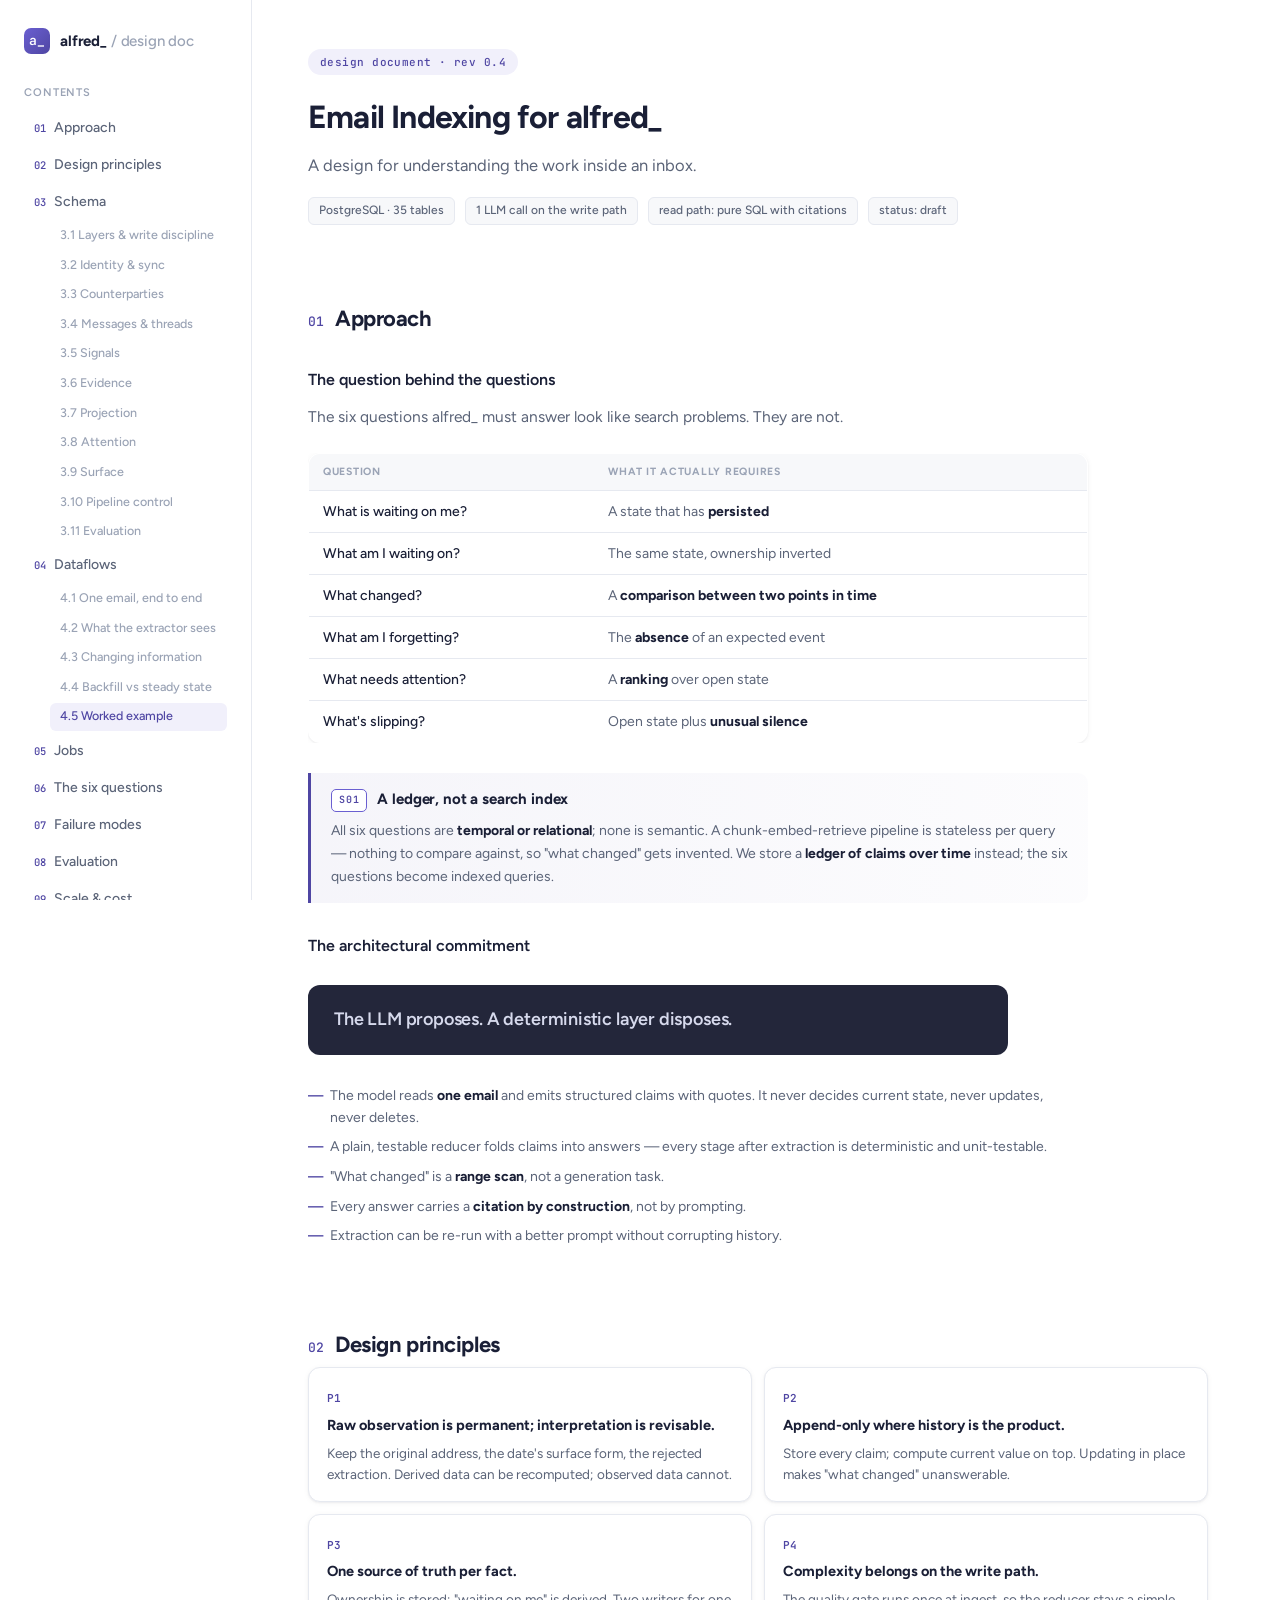
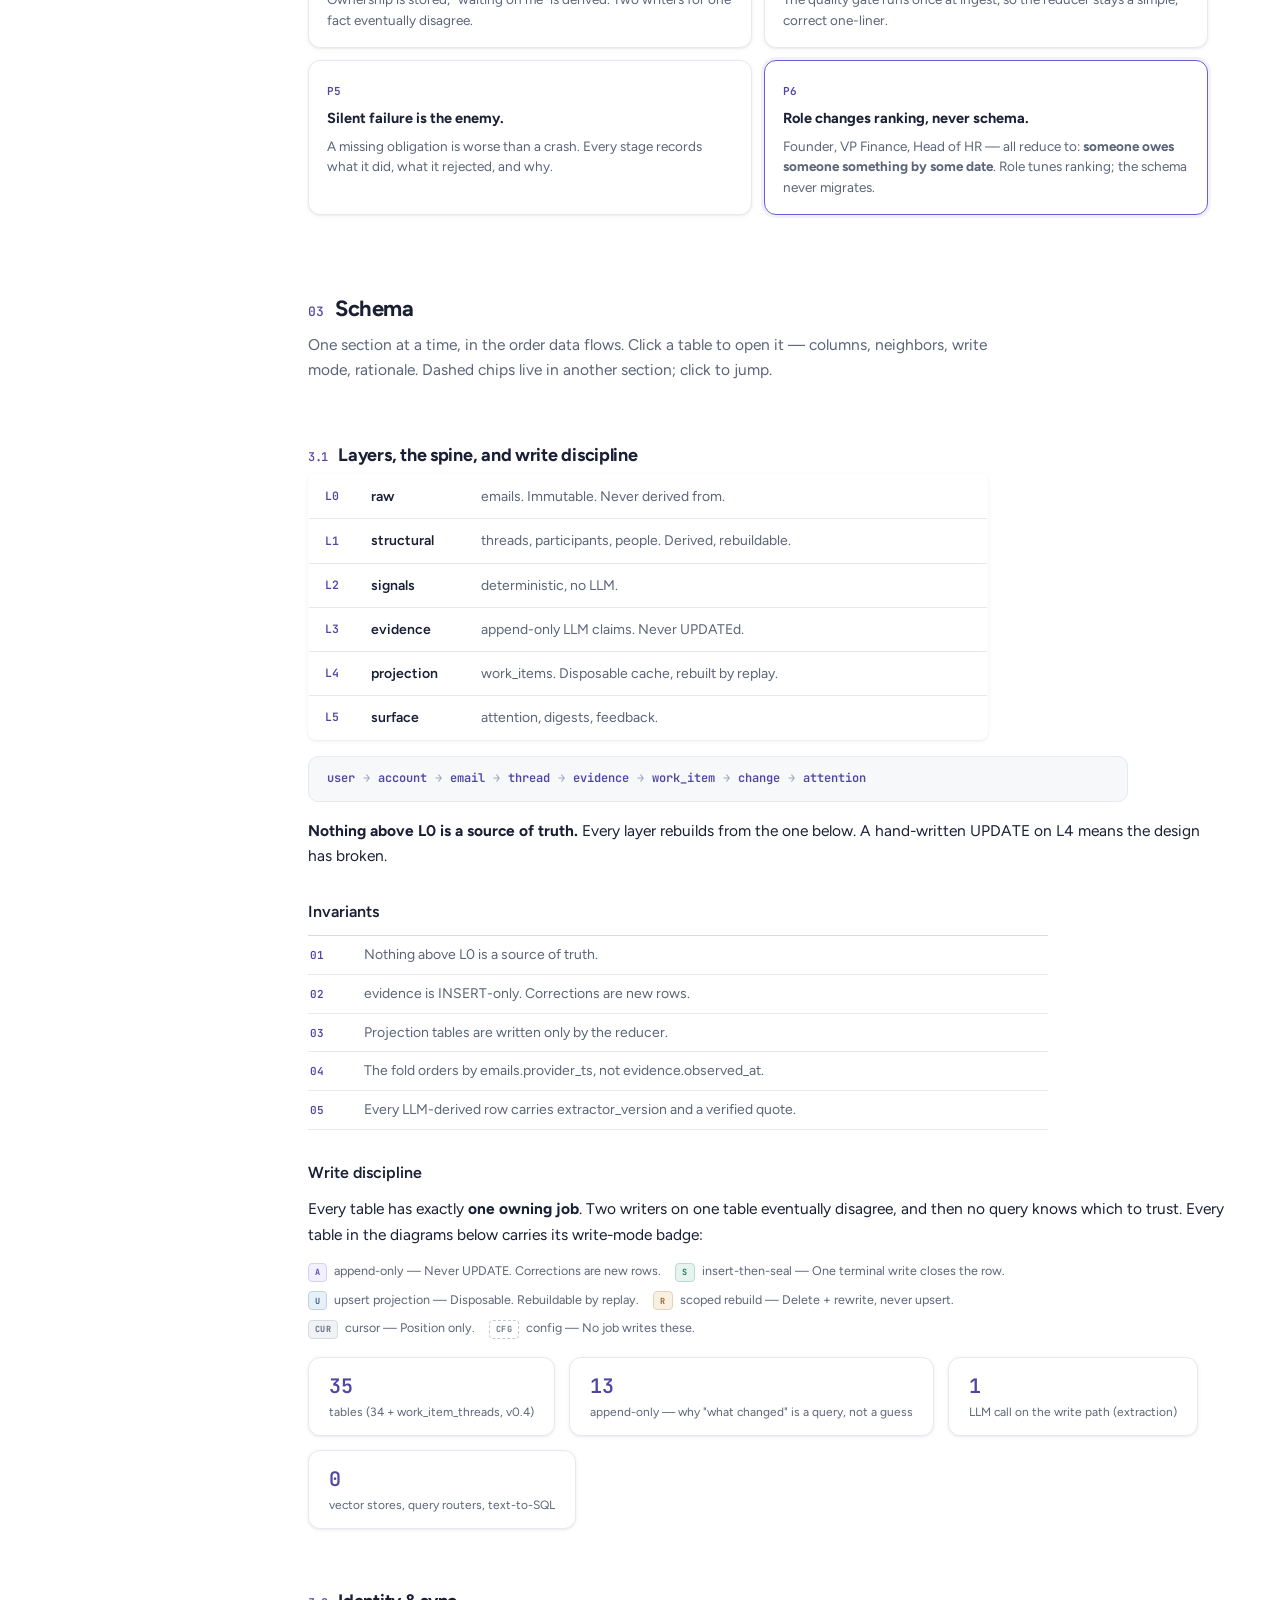
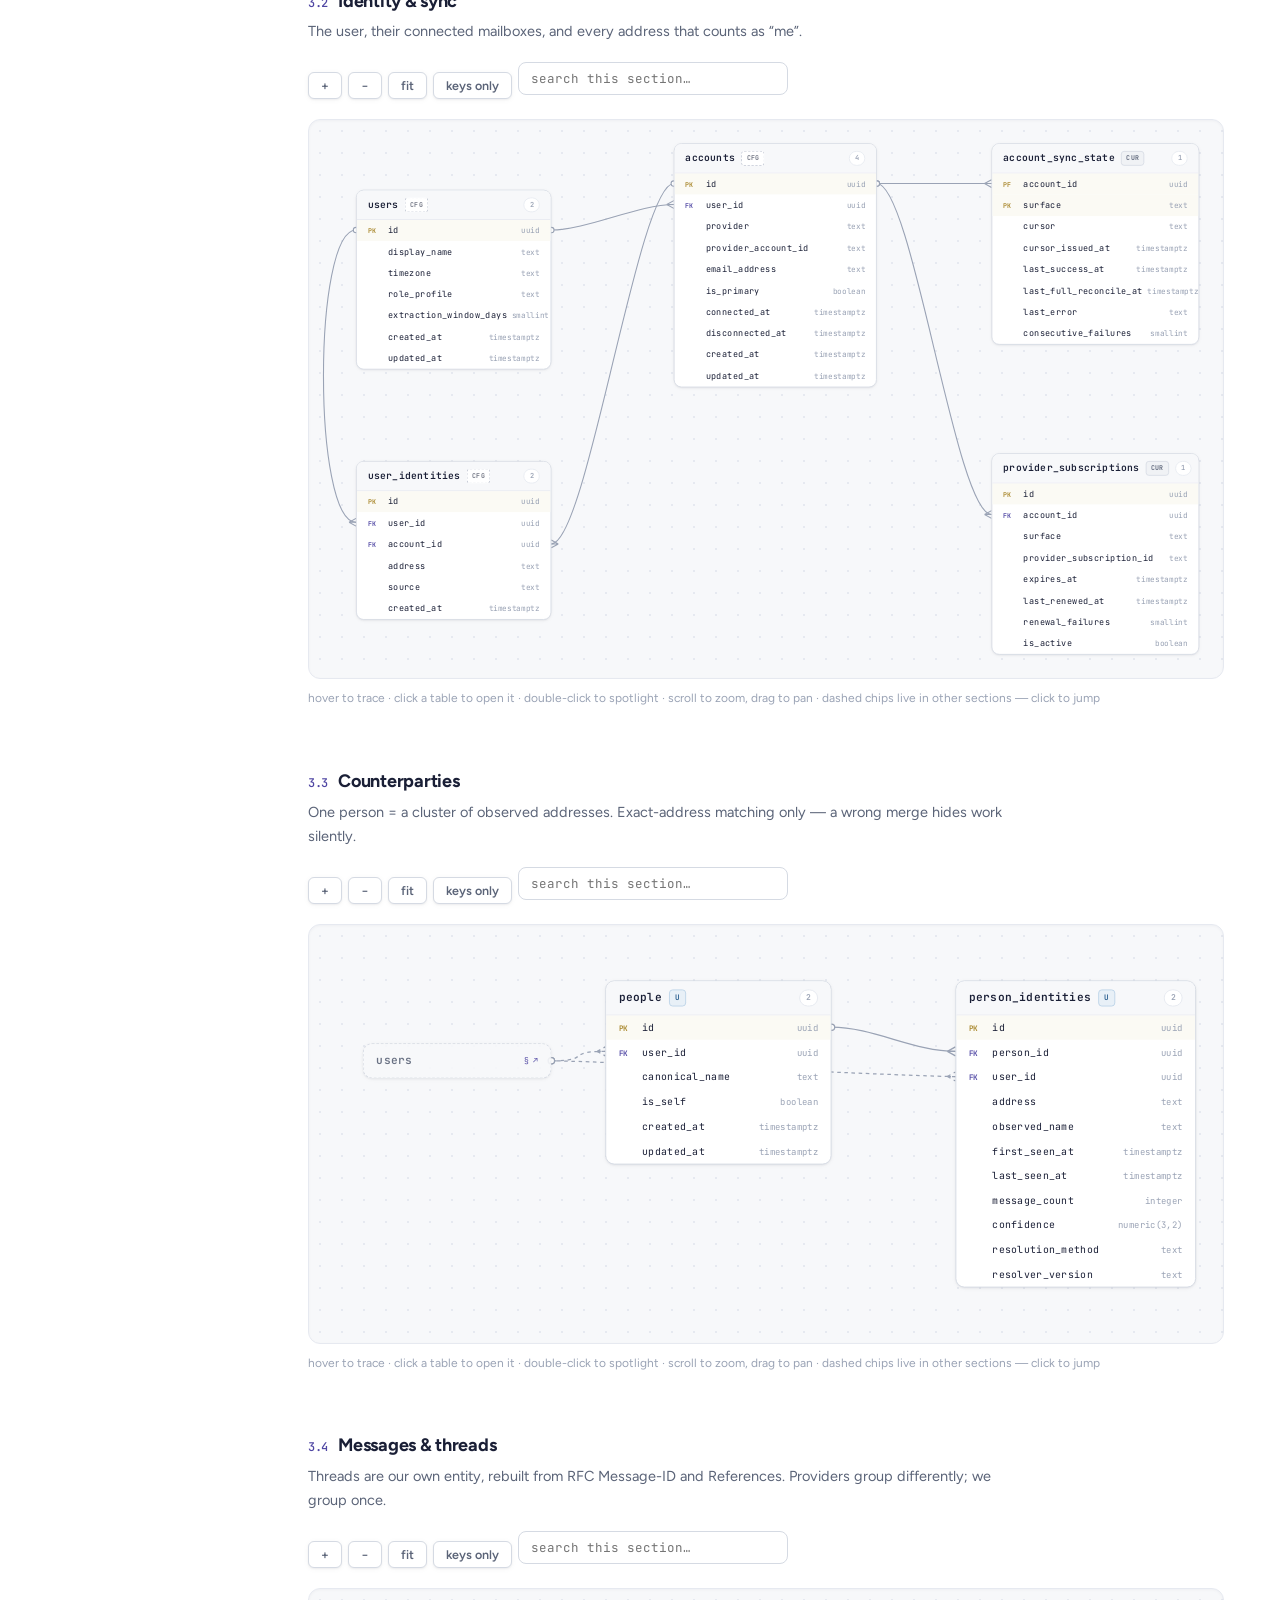
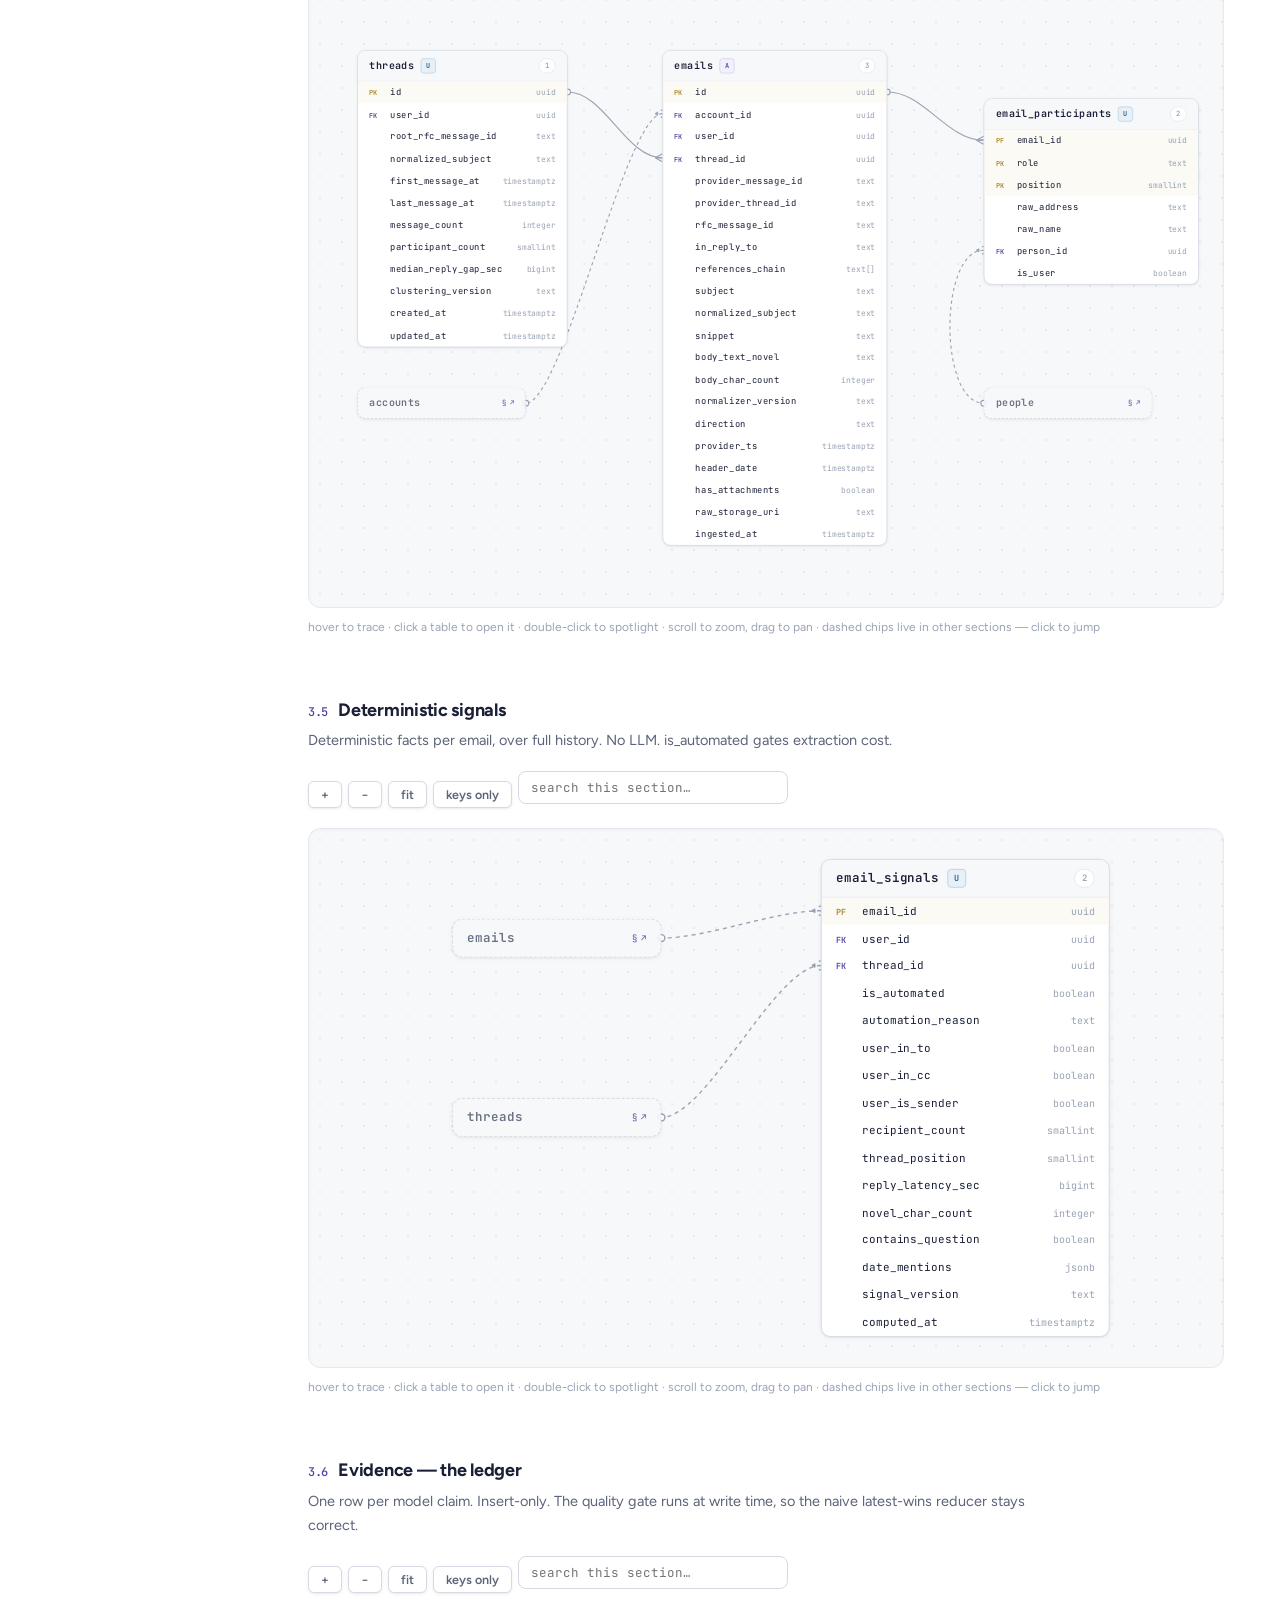
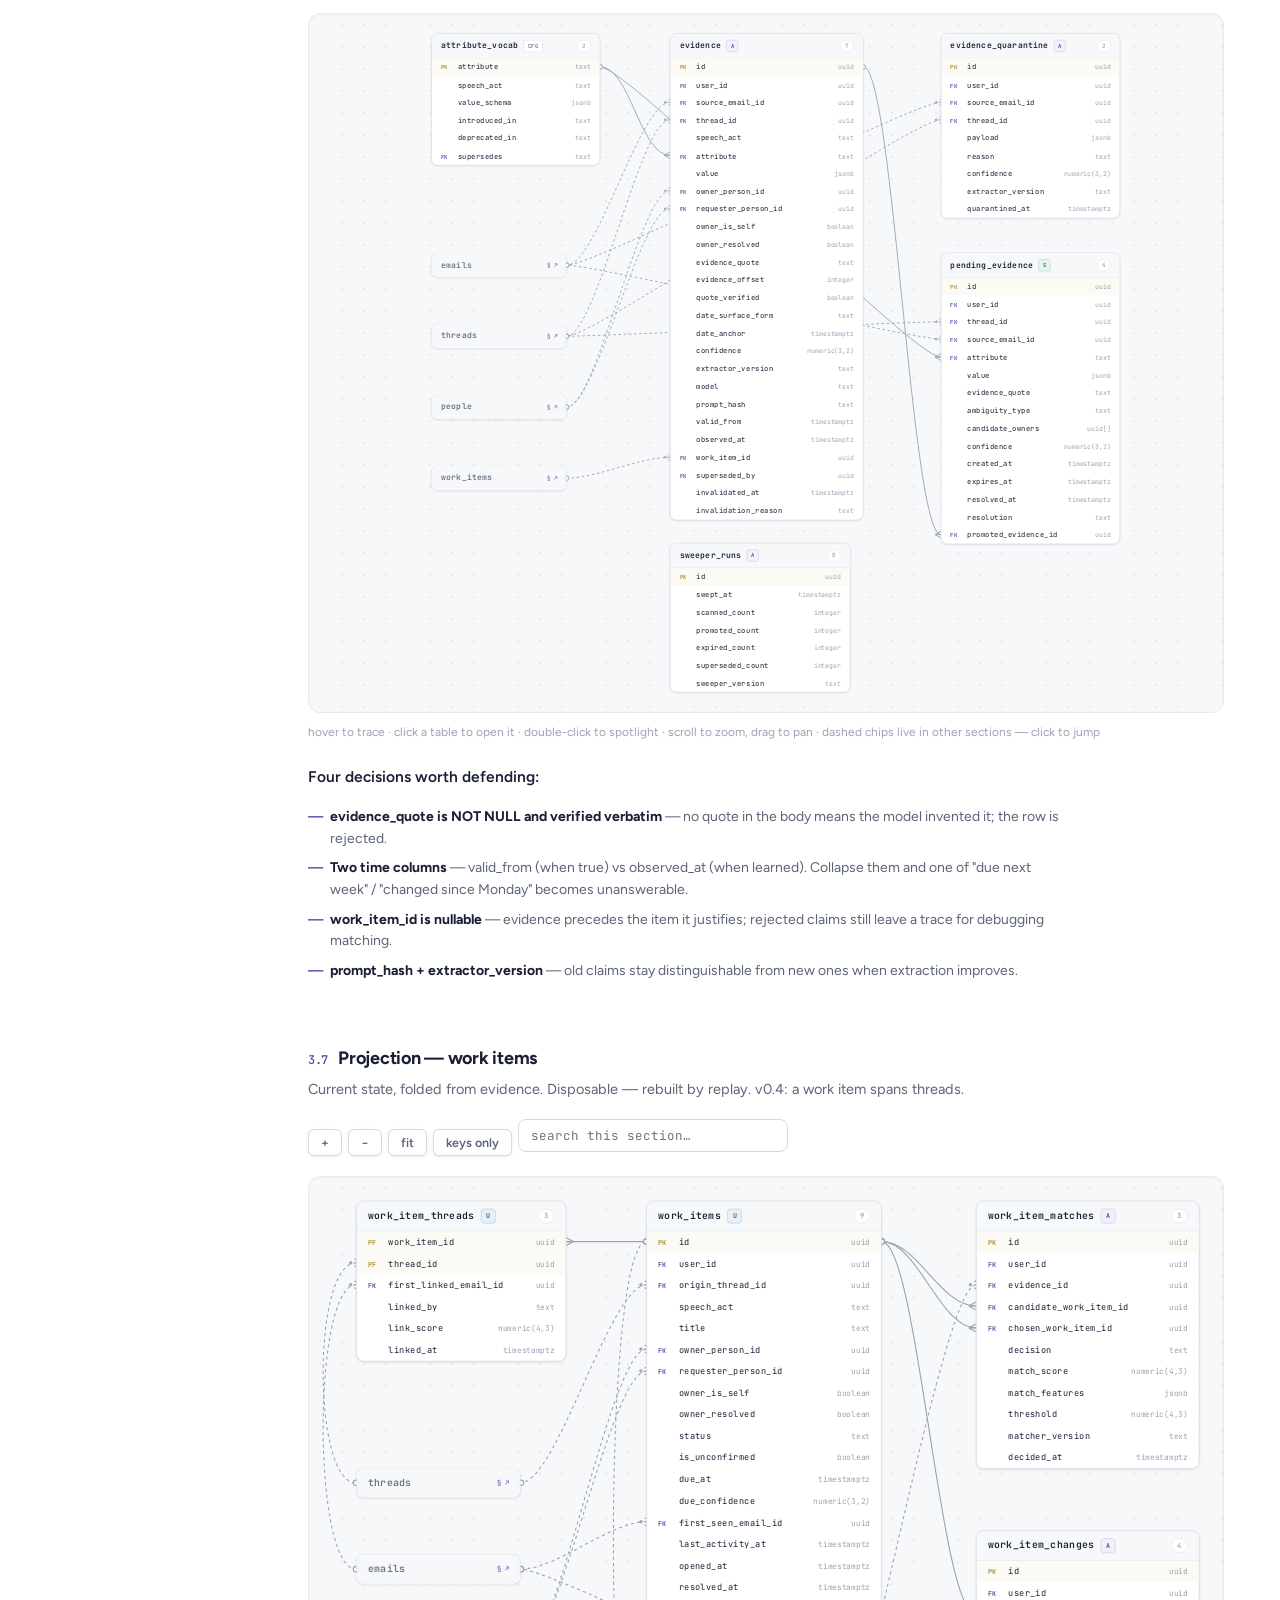
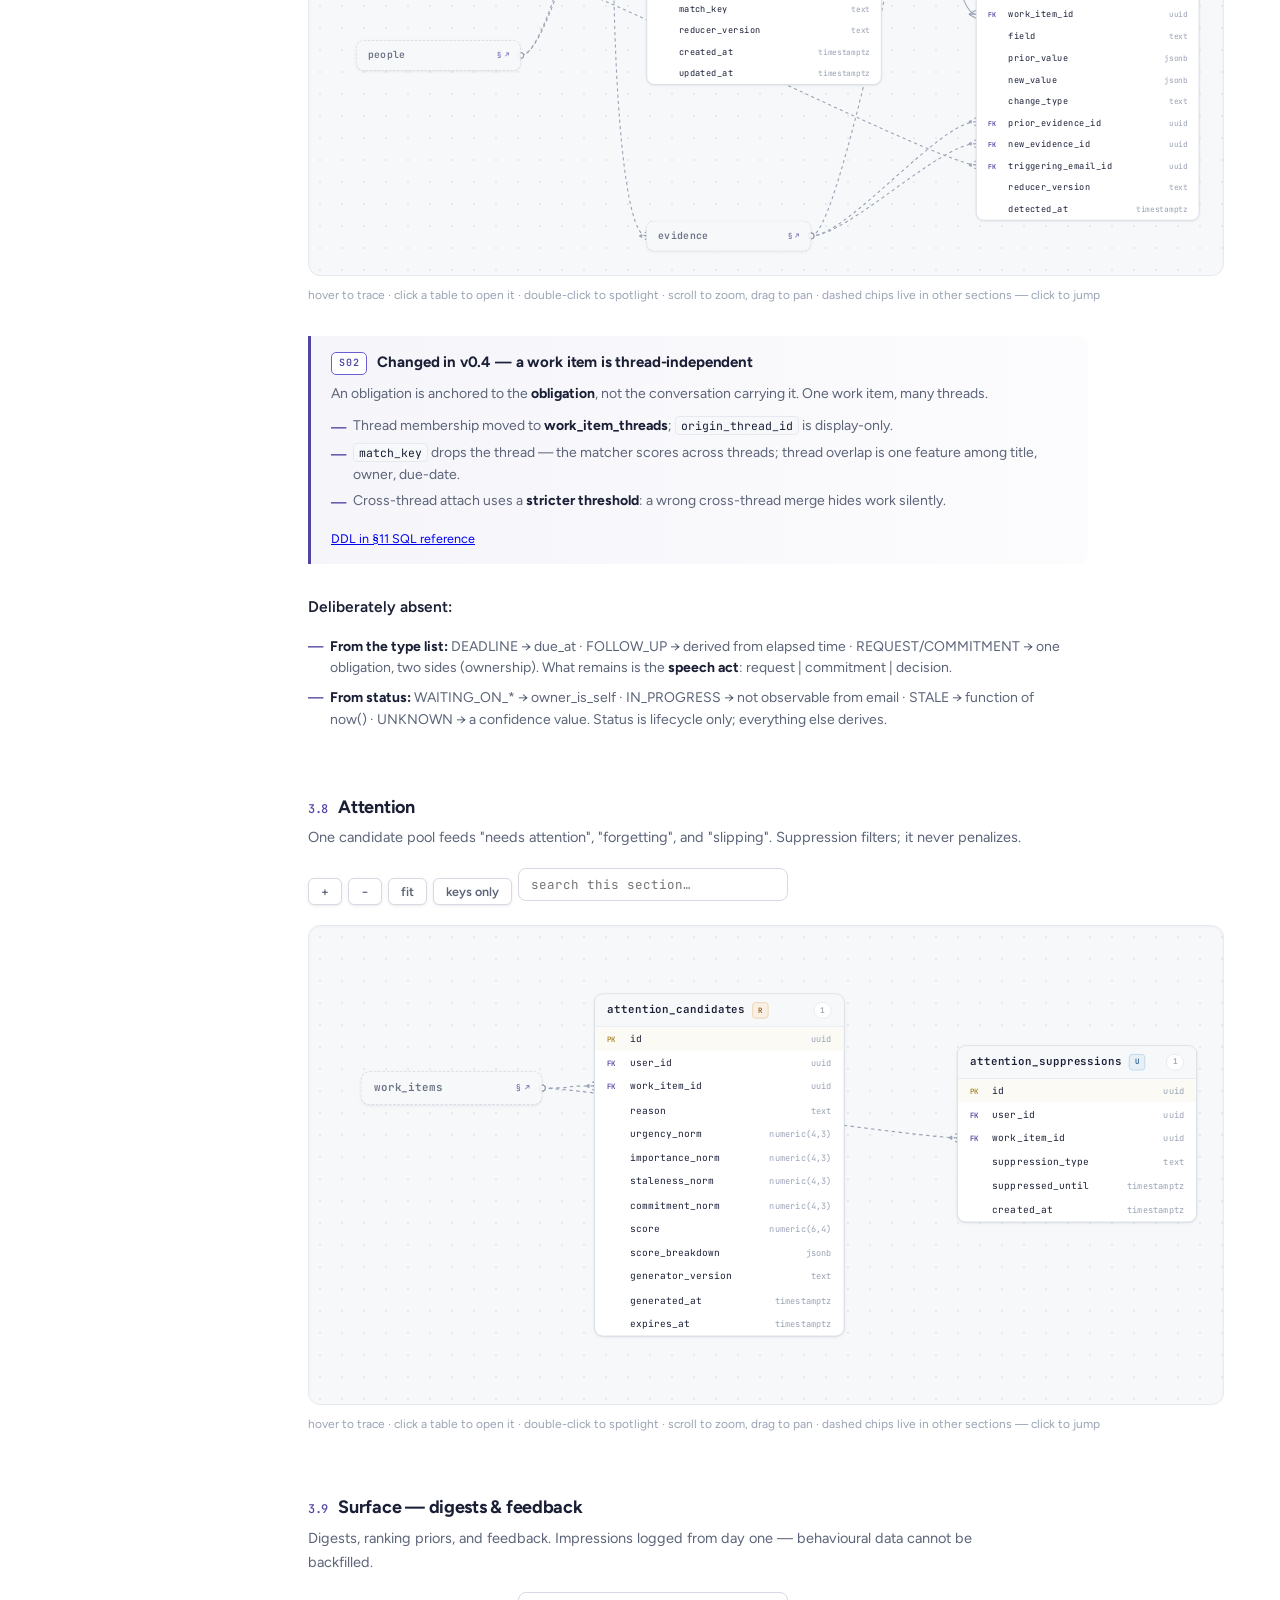
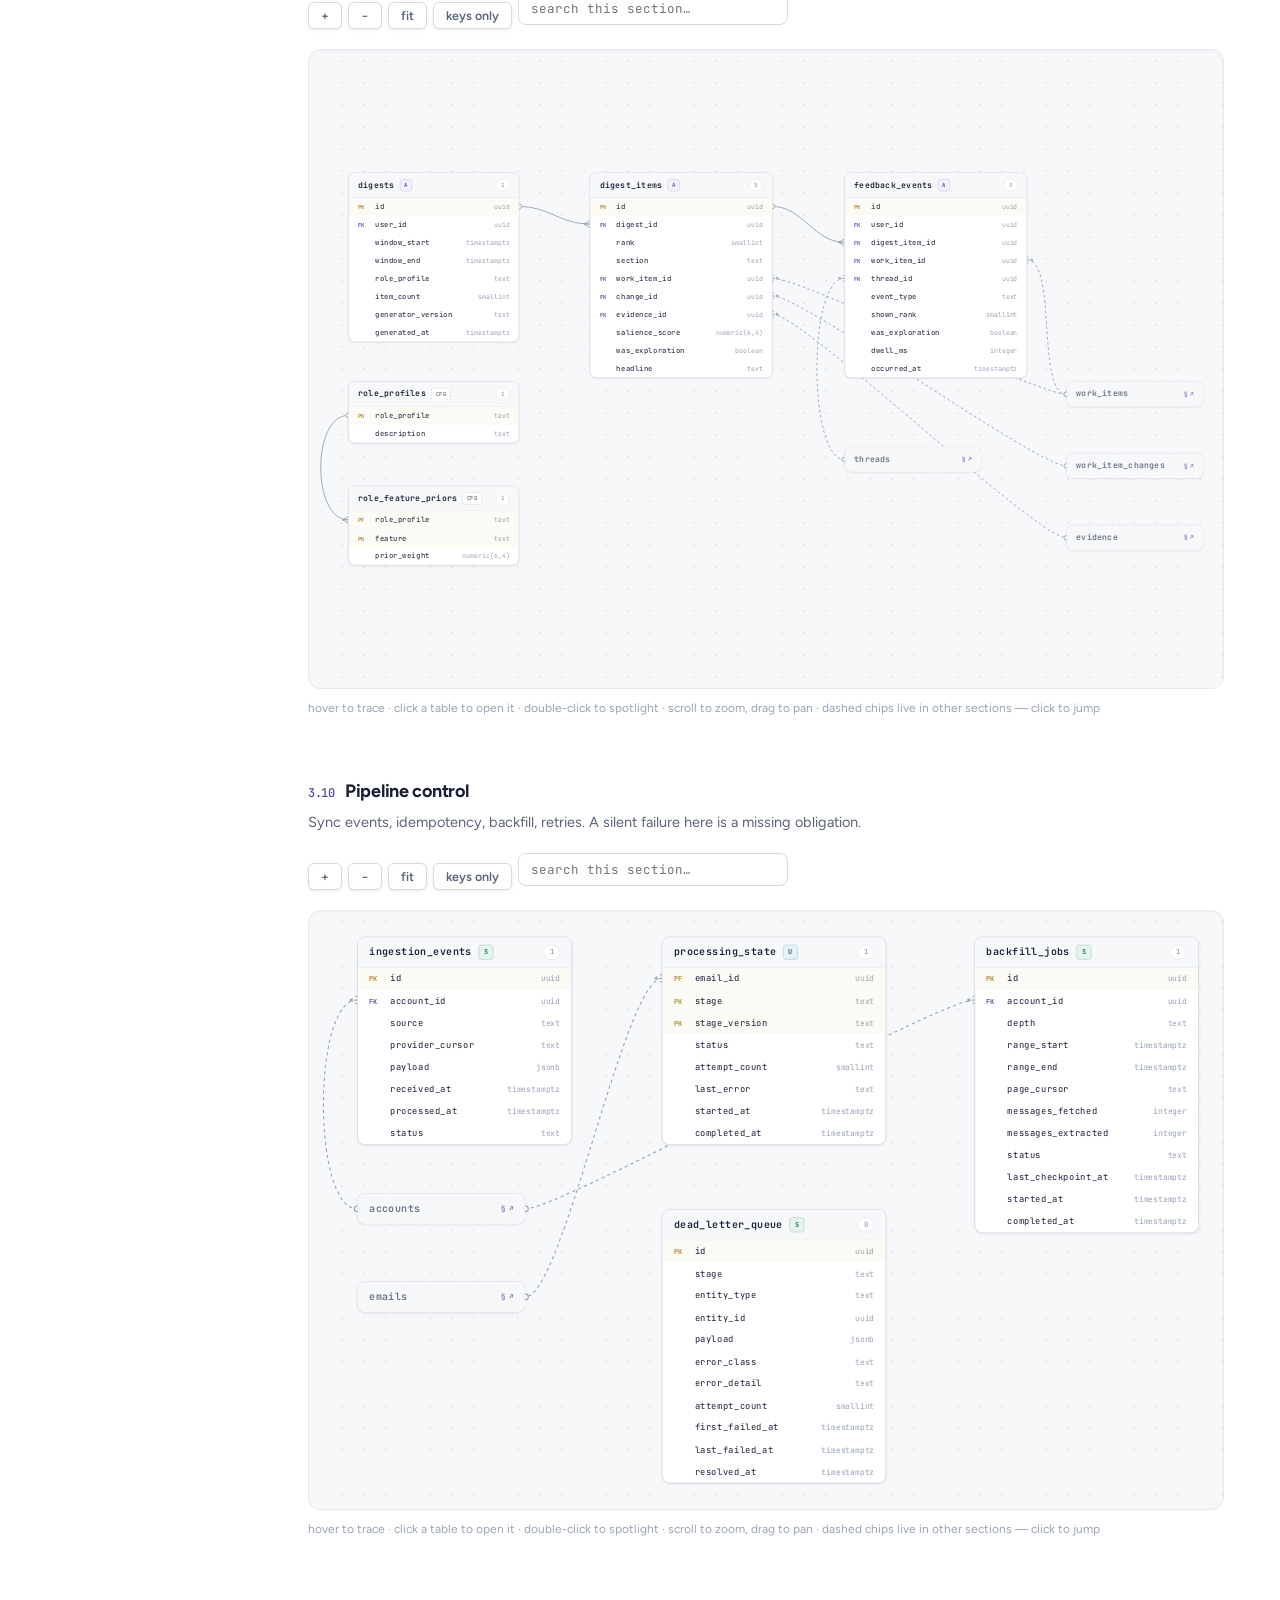
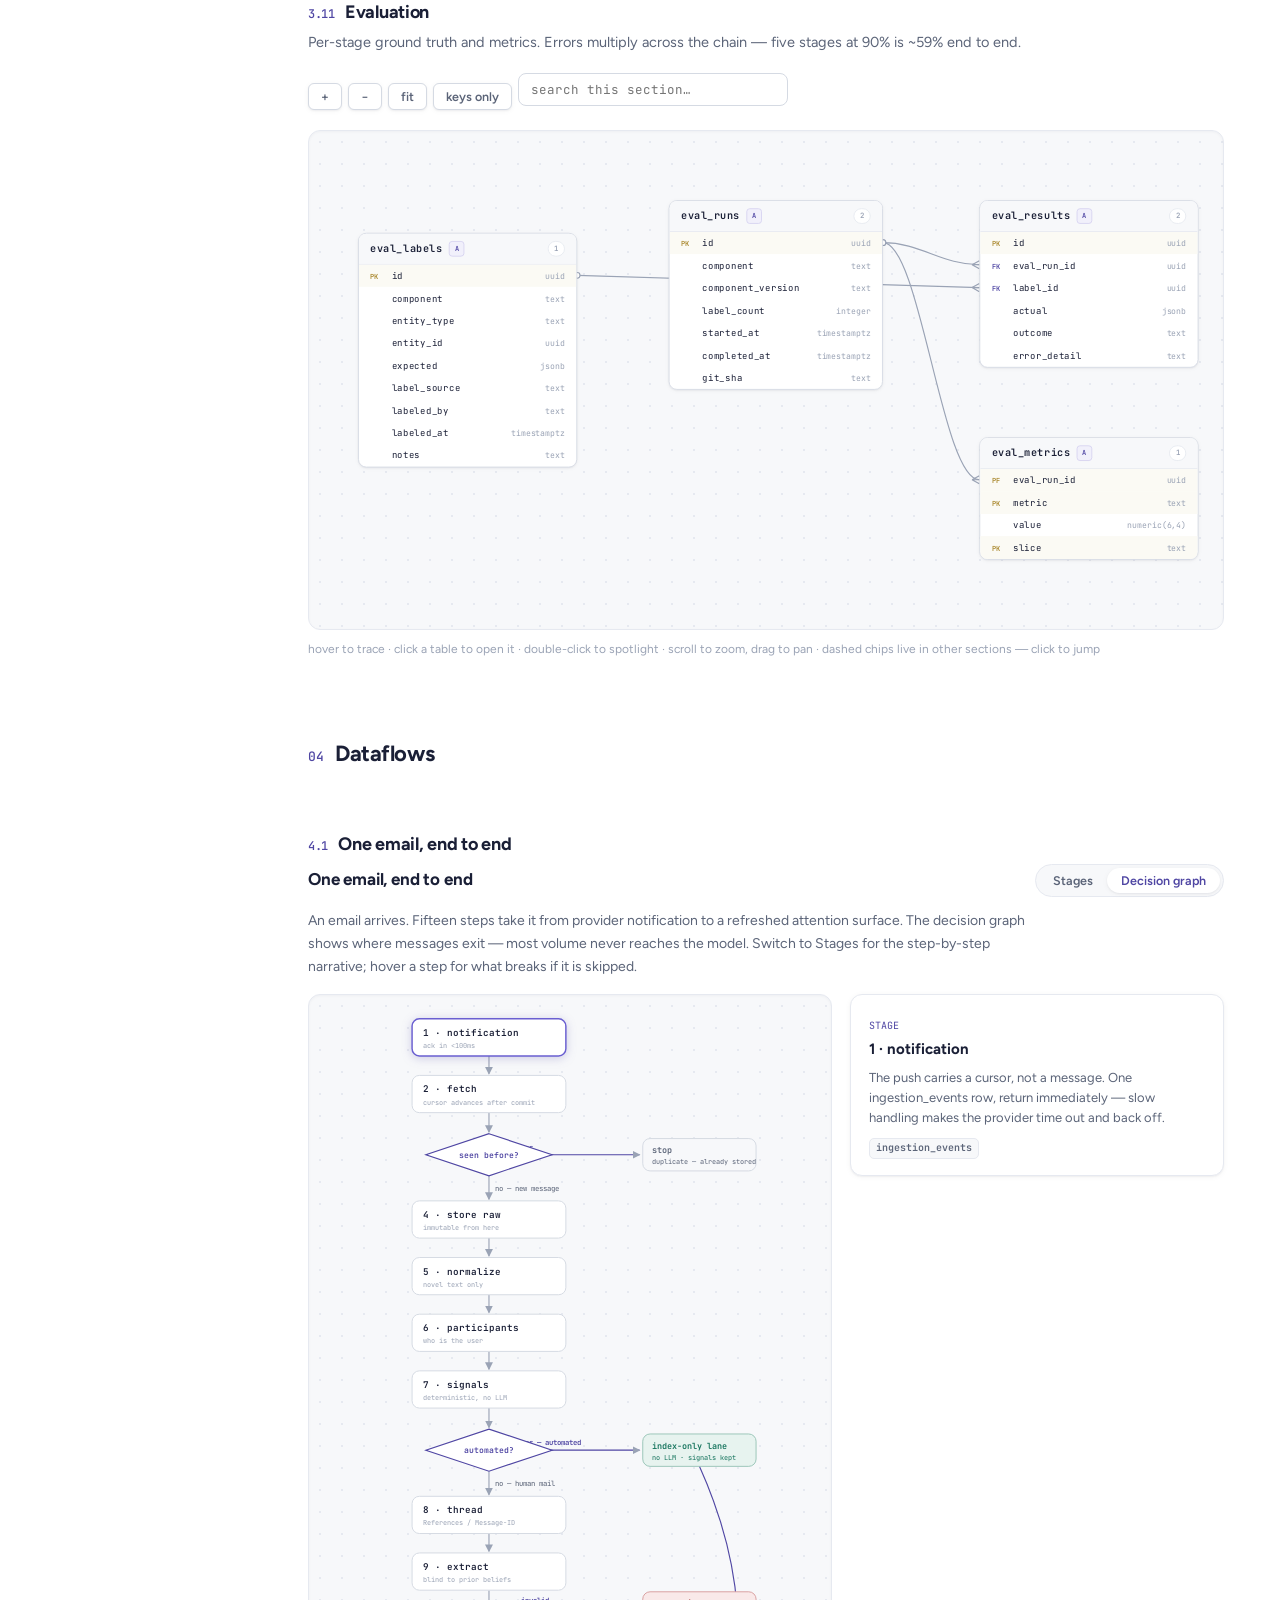
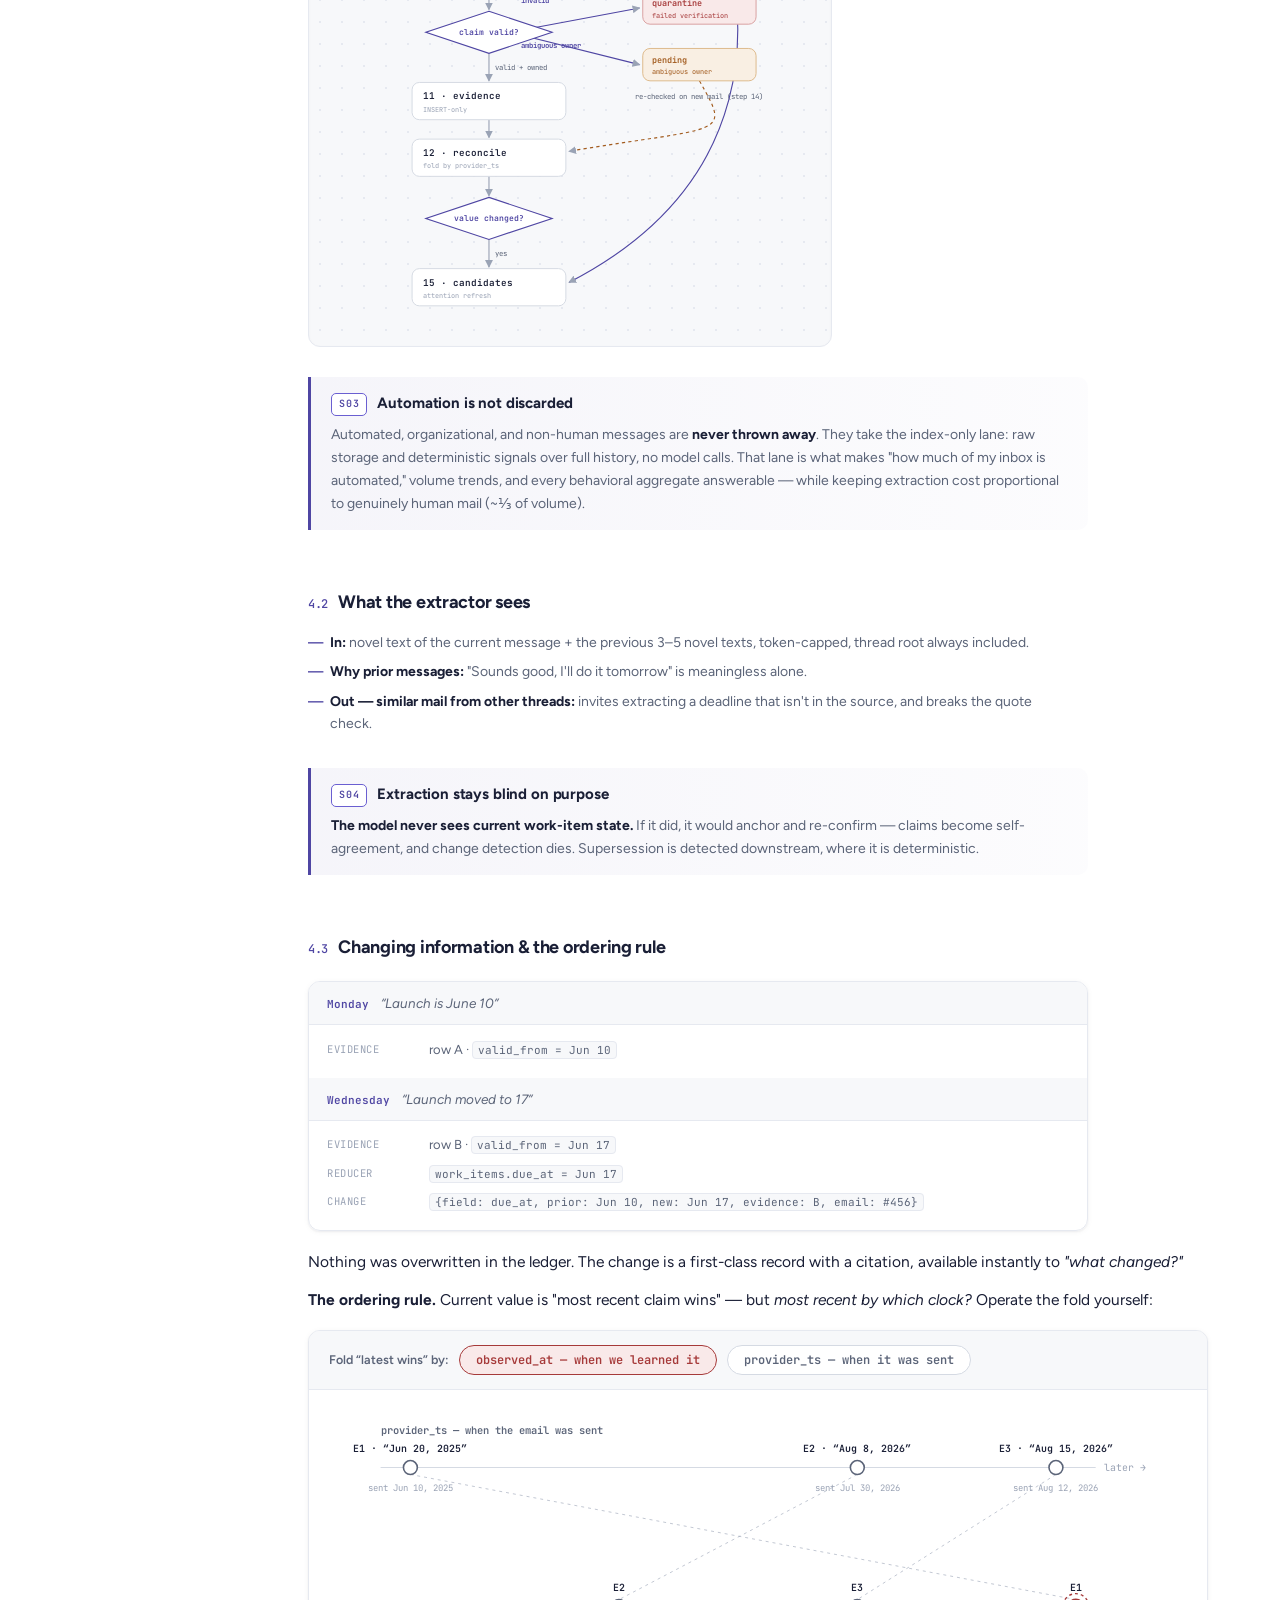
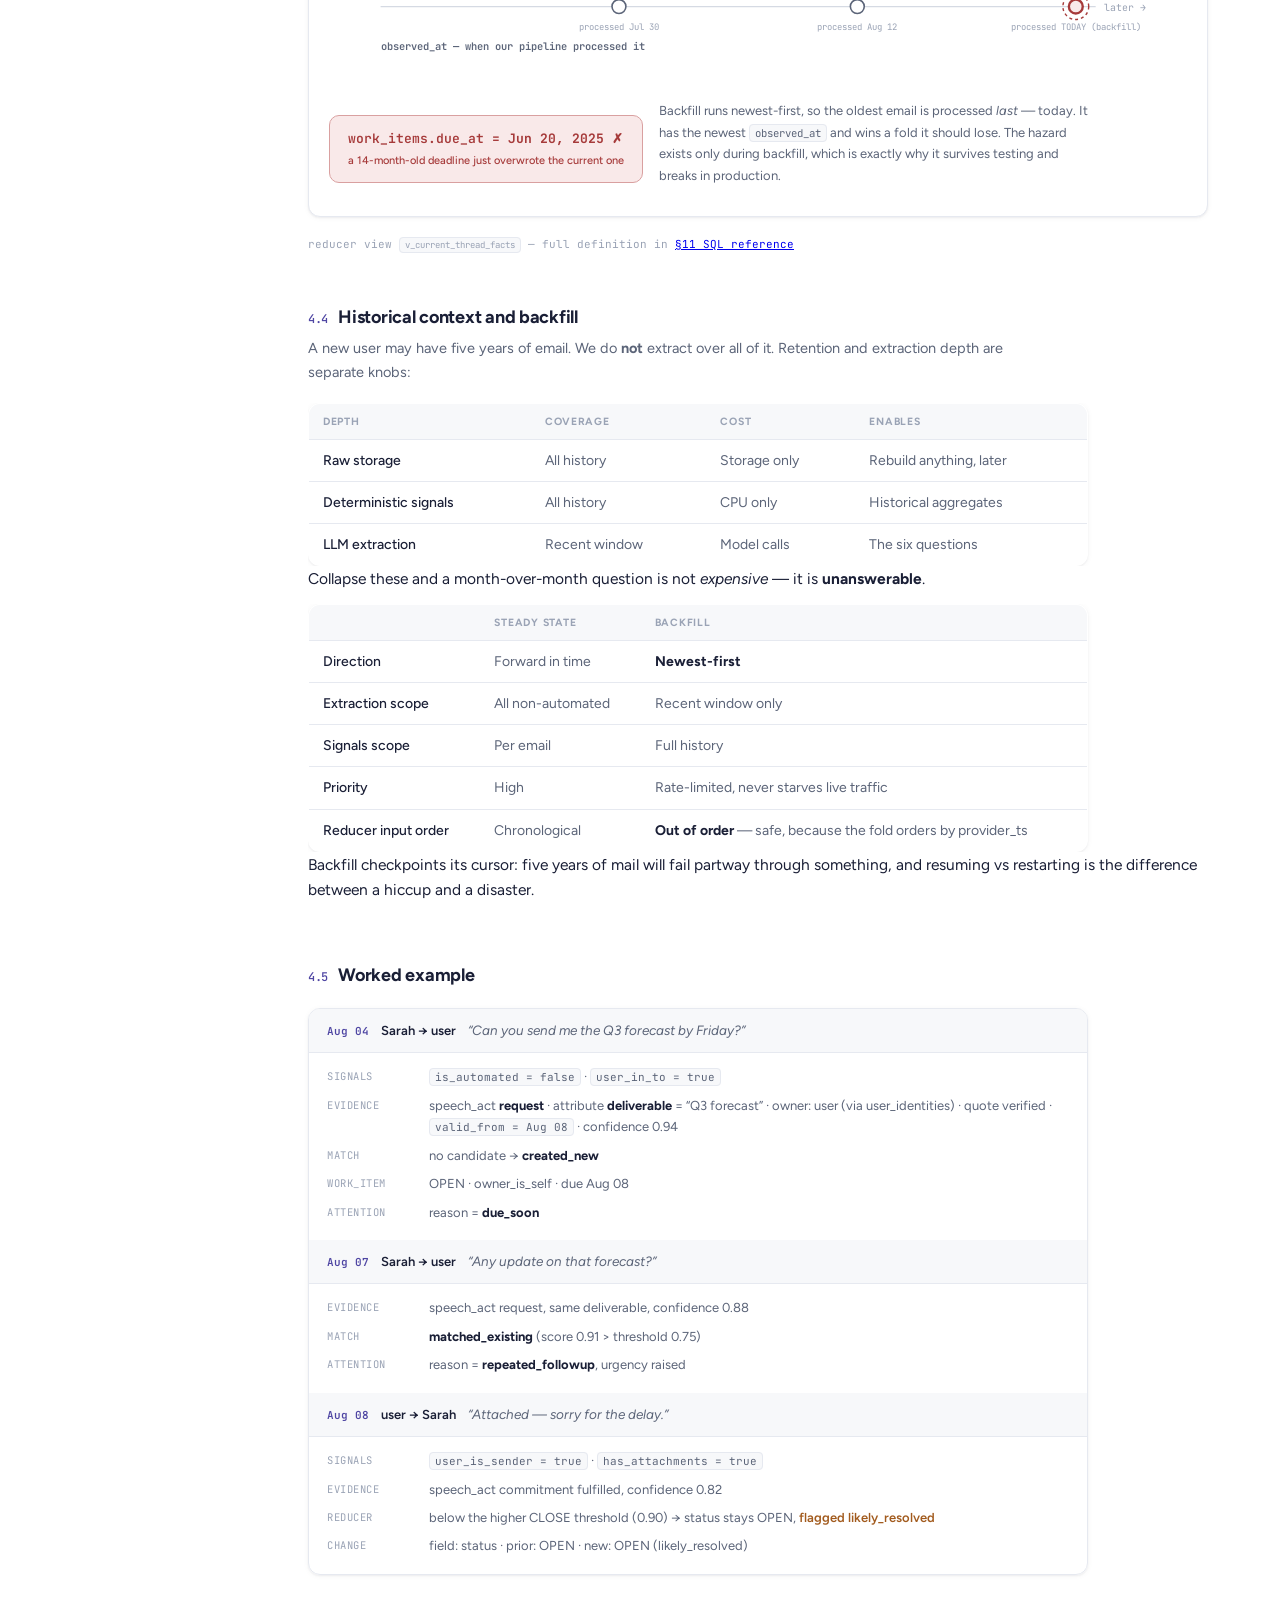
==== commit e44c784e: "Point README at the design doc, update web/docs content README now leads with the GitHub Pages desig" ====
--- a/web/docs/index.html
+++ b/web/docs/index.html
@@ -45,6 +45,7 @@
       <a href="#evaluation"><span class="tnum">08</span>Evaluation</a>
       <a href="#scale"><span class="tnum">09</span>Scale &amp; cost</a>
       <a href="#deferred"><span class="tnum">10</span>Deferred work</a>
+      <a href="#sqlref"><span class="tnum">11</span>SQL reference</a>
     </nav>
     <div class="side-foot">rev 0.4 · 2026-08-13<br>data-platform</div>
   </aside>
@@ -73,44 +74,46 @@
           <tr><td>What's slipping?</td><td>Open state plus <b>unusual silence</b></td></tr>
         </tbody>
       </table></div>
-      <div class="stance"><span class="stance-tag">design stance</span>
-        <p>Every one of these is <b>temporal</b> or relational. None is semantic. The standard chunk-embed-retrieve pipeline is <b>stateless on every query</b> — it has no memory of what it concluded yesterday, so it has nothing to compare against. Embedding similarity has no concept of <i>before</i>, <i>still</i>, or <i>no longer</i>. Asked "what changed," such a system retrieves text that mentions change and confidently invents a change that never happened. So this design does not build a search engine over email. It builds a <b>ledger of claims over time</b>, and the six questions become ordinary indexed queries.</p>
+      <div class="stance"><span class="stance-tag">A ledger, not a search index</span>
+        <p>All six questions are <b>temporal or relational</b>; none is semantic. A chunk-embed-retrieve pipeline is stateless per query — nothing to compare against, so "what changed" gets invented. We store a <b>ledger of claims over time</b> instead; the six questions become indexed queries.</p>
       </div>
 
       <h3>The architectural commitment</h3>
       <div class="commitment">
         <p>The LLM proposes. A deterministic layer disposes.</p>
-        <small>The model looks at one email and emits structured claims with supporting quotes. It does not decide current state, does not update records, does not delete anything. A plain, testable, non-AI reducer folds those claims into answers.</small>
-      </div>
-      <p>Consequences of this split: every stage after extraction is deterministic and unit-testable · "what changed" is a range scan, not a generation task · every answer carries a citation by construction, not by prompting · extraction can be re-run with a better prompt without corrupting history.</p>
-
-      <h3>What this borrows, and what it can't</h3>
-      <p>A useful reference point is Sybill, which does structured extraction from sales email into CRM fields. Their design works because <b>everything anchors to a CRM object</b> — an email attaches to a Deal, which belongs to an Account, which has known Contacts. That single fact hands them an ontology, entity resolution, and a retrieval scope. alfred_ has none of that. There is no Deal record, no externally-defined schema for "things I owe people," and no contact database resolving which humans and threads belong to the same matter. <b>The anchor has to be manufactured.</b> That is the central design problem here, and Section 03 is the answer to it.</p>
+      </div>
+      <ul class="pointers">
+        <li>The model reads <b>one email</b> and emits structured claims with quotes. It never decides current state, never updates, never deletes.</li>
+        <li>A plain, testable reducer folds claims into answers — every stage after extraction is deterministic and unit-testable.</li>
+        <li>"What changed" is a <b>range scan</b>, not a generation task.</li>
+        <li>Every answer carries a <b>citation by construction</b>, not by prompting.</li>
+        <li>Extraction can be re-run with a better prompt without corrupting history.</li>
+      </ul>
     </section>
 
     <!-- ================================================ 02 PRINCIPLES -->
     <section id="principles">
       <h2><span class="snum">02</span>Design principles</h2>
       <div class="principles">
-        <div class="principle"><span class="pnum">P1</span><h4>Raw observation is permanent; interpretation is revisable.</h4><p>We keep the original address even after resolving it to a person, the surface form of a date even after normalising it, and the rejected extraction even after rejecting it. Anything derived can be recomputed. Anything observed cannot.</p></div>
-        <div class="principle"><span class="pnum">P2</span><h4>Append-only where history is the product.</h4><p>Monday says the deadline is Aug 15. Wednesday says Aug 20. If we stored one row and updated it, "what changed" would be unanswerable. We store both claims and compute the current value on top. Append-only storage is not hygiene here; it is the feature.</p></div>
-        <div class="principle"><span class="pnum">P3</span><h4>One source of truth per fact.</h4><p>Ownership is stored. "Waiting on me" is derived from it. Storing both means two writers for one fact, and they will eventually disagree — after which no query knows which to trust.</p></div>
-        <div class="principle"><span class="pnum">P4</span><h4>Complexity belongs on the write path.</h4><p>The quality gate runs once per email at ingest, not on every read. This is what lets the reducer stay a simple, correct one-liner.</p></div>
-        <div class="principle"><span class="pnum">P5</span><h4>Silent failure is the enemy.</h4><p>In this system a crash is not the dangerous failure. A missing obligation is. The user sees a shorter list and has no way to know something is absent. Every stage therefore records what it did, what it rejected, and why.</p></div>
-        <div class="principle hl"><span class="pnum">P6</span><h4>Role changes ranking, never schema.</h4><p>A founder tracks funding; a VP Finance tracks vendor spend; a Head of HR tracks offers. Underneath, all three are: <b>someone owes someone something by some date.</b> Topic differs, structure does not. If role drove schema, every new customer segment would be a migration, and a founder who is also the finance lead would break the model.</p></div>
+        <div class="principle"><span class="pnum">P1</span><h4>Raw observation is permanent; interpretation is revisable.</h4><p>Keep the original address, the date's surface form, the rejected extraction. Derived data can be recomputed; observed data cannot.</p></div>
+        <div class="principle"><span class="pnum">P2</span><h4>Append-only where history is the product.</h4><p>Store every claim; compute current value on top. Updating in place makes "what changed" unanswerable.</p></div>
+        <div class="principle"><span class="pnum">P3</span><h4>One source of truth per fact.</h4><p>Ownership is stored; "waiting on me" is derived. Two writers for one fact eventually disagree.</p></div>
+        <div class="principle"><span class="pnum">P4</span><h4>Complexity belongs on the write path.</h4><p>The quality gate runs once at ingest, so the reducer stays a simple, correct one-liner.</p></div>
+        <div class="principle"><span class="pnum">P5</span><h4>Silent failure is the enemy.</h4><p>A missing obligation is worse than a crash. Every stage records what it did, what it rejected, and why.</p></div>
+        <div class="principle hl"><span class="pnum">P6</span><h4>Role changes ranking, never schema.</h4><p>Founder, VP Finance, Head of HR — all reduce to: <b>someone owes someone something by some date</b>. Role tunes ranking; the schema never migrates.</p></div>
       </div>
     </section>
 
     <!-- ==================================================== 03 SCHEMA -->
     <section id="schema">
       <h2><span class="snum">03</span>Schema</h2>
-      <p class="section-lede">Presented one section at a time, in the order data flows through them. Click any table to open it in full — columns, neighbors, write mode, and rationale. Dashed chips are tables that live in another section; clicking one jumps there.</p>
+      <p class="section-lede">One section at a time, in the order data flows. Click a table to open it — columns, neighbors, write mode, rationale. Dashed chips live in another section; click to jump.</p>
 
       <div id="schema-layers">
         <h3 class="subhead"><span class="snum">3.1</span>Layers, the spine, and write discipline</h3>
         <div id="layers"></div>
         <div class="spine"><b>user</b><span class="arr">→</span><b>account</b><span class="arr">→</span><b>email</b><span class="arr">→</span><b>thread</b><span class="arr">→</span><b>evidence</b><span class="arr">→</span><b>work_item</b><span class="arr">→</span><b>change</b><span class="arr">→</span><b>attention</b></div>
-        <p><b>Nothing above L0 is a source of truth.</b> Every layer can be dropped and rebuilt from the one below. If a hand-written UPDATE ever touches L4, the design has broken.</p>
+        <p><b>Nothing above L0 is a source of truth.</b> Every layer rebuilds from the one below. A hand-written UPDATE on L4 means the design has broken.</p>
         <h3>Invariants</h3>
         <div id="invariants"></div>
         <h3>Write discipline</h3>
@@ -135,19 +138,21 @@
       <div id="flow-e2e">
         <h3 class="subhead"><span class="snum">4.1</span>One email, end to end</h3>
         <div id="flow-mount-e2e"></div>
-        <div class="stance"><span class="stance-tag">design stance · automation is not discarded</span>
+        <div class="stance"><span class="stance-tag">Automation is not discarded</span>
           <p>Automated, organizational, and non-human messages are <b>never thrown away</b>. They take the index-only lane: raw storage and deterministic signals over full history, no model calls. That lane is what makes "how much of my inbox is automated," volume trends, and every behavioral aggregate answerable — while keeping extraction cost proportional to genuinely human mail (~⅓ of volume).</p>
         </div>
       </div>
 
       <div id="flow-context">
         <h3 class="subhead"><span class="snum">4.2</span>What the extractor sees</h3>
-        <p class="sub-lede">The extractor receives the novel content of the current message <b>plus the novel content of the previous 3–5 messages in the thread</b>, token-capped, with the thread root always included.</p>
-        <p><i>Why prior messages:</i> "Sounds good, I'll do it tomorrow" is meaningless alone. Do what?</p>
-        <div class="stance"><span class="stance-tag">design stance · extraction stays blind on purpose</span>
-          <p><i>Why NOT the current work-item state:</i> this is a deliberate refusal. If the model sees what we already believe, it anchors on it and confirms it. Claims stop being independent evidence and become a chain of self-agreement — which is exactly what destroys change detection. The model reads "deadline: Friday," sees ambiguous new text, and re-emits Friday. Supersession is detected downstream, where it is deterministic.</p>
-        </div>
-        <p><i>Why not semantically similar emails from elsewhere:</i> pulling a similar message from an unrelated deal invites the model to extract a deadline that is not in the source document. It also breaks the quote check, since the quote will not be found in this body.</p>
+        <ul class="pointers">
+          <li><b>In:</b> novel text of the current message + the previous 3–5 novel texts, token-capped, thread root always included.</li>
+          <li><b>Why prior messages:</b> "Sounds good, I'll do it tomorrow" is meaningless alone.</li>
+          <li><b>Out — similar mail from other threads:</b> invites extracting a deadline that isn't in the source, and breaks the quote check.</li>
+        </ul>
+        <div class="stance"><span class="stance-tag">Extraction stays blind on purpose</span>
+          <p><b>The model never sees current work-item state.</b> If it did, it would anchor and re-confirm — claims become self-agreement, and change detection dies. Supersession is detected downstream, where it is deterministic.</p>
+        </div>
       </div>
 
       <div id="flow-ordering">
@@ -163,18 +168,9 @@
           </div>
         </div>
         <p>Nothing was overwritten in the ledger. The change is a first-class record with a citation, available instantly to <i>"what changed?"</i></p>
-        <p><b>The ordering rule that prevents silent corruption.</b> Current value is "most recent claim wins" — but <i>most recent by which clock?</i> Operate the fold yourself:</p>
+        <p><b>The ordering rule.</b> Current value is "most recent claim wins" — but <i>most recent by which clock?</i> Operate the fold yourself:</p>
         <div id="ordering-demo"></div>
-        <p class="sql-caption">the reducer's view — current value per (thread, attribute)</p>
-        <pre class="sql">CREATE VIEW v_current_thread_facts AS
-SELECT DISTINCT ON (e.user_id, e.thread_id, e.attribute)
-       e.user_id, e.thread_id, e.attribute, e.value, e.confidence,
-       e.id AS source_evidence_id, e.extractor_version
-FROM evidence e
-JOIN emails m ON m.id = e.source_email_id
-WHERE e.invalidated_at IS NULL
-ORDER BY e.user_id, e.thread_id, e.attribute,
-         m.provider_ts DESC, e.observed_at DESC;   -- provider_ts first. Always.</pre>
+        <p class="sql-caption">reducer view <code>v_current_thread_facts</code> — full definition in <a href="#sqlref">§11 SQL reference</a></p>
       </div>
 
       <div id="flow-backfill">
@@ -188,7 +184,7 @@
             <tr><td>LLM extraction</td><td>Recent window</td><td>Model calls</td><td>The six questions</td></tr>
           </tbody>
         </table></div>
-        <p>Collapsing these is the common mistake. If we only processed 30 days, a month-over-month question would not be <i>expensive</i> — it would be <b>unanswerable</b>, and the assistant would confabulate a trend from four data points.</p>
+        <p>Collapse these and a month-over-month question is not <i>expensive</i> — it is <b>unanswerable</b>.</p>
         <div class="table-scroll"><table class="doc-table">
           <thead><tr><th></th><th>Steady state</th><th>Backfill</th></tr></thead>
           <tbody>
@@ -199,7 +195,7 @@
             <tr><td>Reducer input order</td><td>Chronological</td><td><b>Out of order</b> — safe, because the fold orders by provider_ts</td></tr>
           </tbody>
         </table></div>
-        <p>Backfill checkpoints its cursor. Five years of mail will fail partway through something; resuming versus restarting is the difference between a hiccup and a disaster.</p>
+        <p>Backfill checkpoints its cursor: five years of mail will fail partway through something, and resuming vs restarting is the difference between a hiccup and a disaster.</p>
       </div>
 
       <div id="flow-example">
@@ -227,7 +223,7 @@
             <div class="tr-row"><dt>change</dt><dd>field: status · prior: OPEN · new: OPEN (likely_resolved)</dd></div>
           </div>
         </div>
-        <div class="stance"><span class="stance-tag">design stance · closing is more dangerous than opening</span>
+        <div class="stance"><span class="stance-tag">Closing is more dangerous than opening</span>
           <p>A falsely-opened item is visible noise the user can dismiss in one tap. A falsely-closed item vanishes and the user never learns it existed. So completion requires higher confidence than creation, and marginal cases surface as "looks done — confirm?"</p>
         </div>
       </div>
@@ -244,7 +240,7 @@
           <tr><td>Maintenance</td><td>"The system watching itself"</td><td>sync alive, failures visible</td></tr>
         </tbody>
       </table></div>
-      <p>Only the second category can surface things the user never asked about. Nothing arrived — a deadline simply got closer, or a conversation went silent for longer than that thread's normal rhythm. That is only possible because state is <b>materialised on write</b>. A system that computes everything at query time has nothing to scan when no query comes.</p>
+      <p>Only the scheduled category can surface things the user never asked about — possible only because state is <b>materialised on write</b>. A system that computes everything at query time has nothing to scan when no query comes.</p>
 
       <div id="flow-mount-jobs" style="margin-top:26px"></div>
 
@@ -261,7 +257,7 @@
           <tr><td>Digest</td><td>Daily, per timezone</td><td>Tomorrow's precomputed answer</td></tr>
         </tbody>
       </table></div>
-      <p><b>Staleness is measured against the thread's own rhythm</b>, not a fixed number of days. A thread that normally replies hourly and has been silent two days is stale; one that replies weekly is not. A global threshold would flag half the inbox. <code>threads.median_reply_gap_sec</code> is the baseline.</p>
+      <p><b>Staleness is measured against the thread's own rhythm</b> (<code>threads.median_reply_gap_sec</code>), not a fixed number of days — a global threshold would flag half the inbox.</p>
 
       <h3>Maintenance — the system watching itself</h3>
       <div class="table-scroll"><table class="doc-table">
@@ -273,7 +269,7 @@
           <tr><td>Consistency checks</td><td>Daily</td><td>Orphans, quarantine spikes, stale accounts</td></tr>
         </tbody>
       </table></div>
-      <div class="stance warn"><span class="stance-tag">the most important job in the system</span>
+      <div class="stance warn"><span class="stance-tag">The most important job in the system</span>
         <p>If subscription renewal dies, sync stops. No error, no exception — every answer just goes quietly stale while the system appears healthy. It runs far more often than strictly necessary precisely because the failure is invisible.</p>
       </div>
 
@@ -315,33 +311,12 @@
     <!-- ================================================= 06 QUESTIONS -->
     <section id="questions">
       <h2><span class="snum">06</span>Answering the six questions</h2>
-      <p class="section-lede">All six are SQL. No embeddings, no router, no text-to-SQL generation.</p>
-
-      <p class="sql-caption">what is waiting on me?</p>
-      <pre class="sql">SELECT w.*, p.canonical_name AS requester
-FROM work_items w
-LEFT JOIN people p ON p.id = w.requester_person_id
-WHERE w.user_id = $1
-  AND w.status = 'OPEN'
-  AND w.owner_is_self
-  AND NOT EXISTS (
-      SELECT 1 FROM attention_suppressions s
-      WHERE s.work_item_id = w.id
-        AND (s.suppressed_until IS NULL OR s.suppressed_until > now())
-  )
-ORDER BY w.due_at NULLS LAST, w.last_activity_at;</pre>
-      <p><b>What am I waiting on someone else for?</b> The same query with <code>owner_is_self = FALSE</code>, ranked by wait duration and counterparty importance. <b>One boolean apart</b> — which is exactly why ownership had to be modelled properly rather than inferred from status strings.</p>
-
-      <p class="sql-caption">what changed?</p>
-      <pre class="sql">SELECT c.field, c.prior_value, c.new_value, c.detected_at,
-       w.title, e.evidence_quote, m.subject
-FROM work_item_changes c
-JOIN work_items w ON w.id = c.work_item_id
-JOIN evidence   e ON e.id = c.new_evidence_id
-JOIN emails     m ON m.id = c.triggering_email_id
-WHERE c.user_id = $1 AND c.detected_at >= $2
-ORDER BY c.detected_at DESC;</pre>
-      <p>Old value, new value, when, why, and the citation — all in one indexed scan. <b>The model's only remaining job on that question is phrasing the sentence.</b></p>
+      <p class="section-lede">All six are SQL. No embeddings, no router, no text-to-SQL. Full statements in <a href="#sqlref">§11 SQL reference</a>.</p>
+      <ul class="pointers">
+        <li><b>Waiting on me:</b> <code>work_items</code> WHERE OPEN AND <code>owner_is_self</code>, minus suppressions, ordered by due date.</li>
+        <li><b>Waiting on others:</b> the same query, <b>one boolean flipped</b> — which is why ownership is modelled, not inferred from status strings.</li>
+        <li><b>What changed:</b> a range scan on <code>work_item_changes</code> since $t — old value, new value, when, why, and the citation in one indexed scan. The model's only remaining job is phrasing the sentence.</li>
+      </ul>
 
       <h3>Attention, forgetting, slipping — one pool, three filters</h3>
       <div class="table-scroll"><table class="doc-table">
@@ -354,12 +329,12 @@
       </table></div>
       <p>Cross-surface suppression ensures one item appears under one framing per digest.</p>
 
-      <div class="stance warn"><span class="stance-tag">the honest limitation on "what am I forgetting"</span>
-        <p>Most commitments are fulfilled somewhere other than email — a call, a Slack message, a shared doc. So <i>"a commitment with no completion evidence in email"</i> also describes the majority of <b>fulfilled</b> commitments. This is a <b>base-rate problem, not a prompt problem</b>. No amount of prompt tuning fixes it; only narrowing the candidate definition does: surface only where someone visibly waited (a follow-up was sent, or the thread shows an unanswered ask), <b>and</b> the promised time has clearly passed.</p>
+      <div class="stance warn"><span class="stance-tag">The honest limitation on “what am I forgetting”</span>
+        <p>Most commitments are fulfilled off-email (call, Slack, doc), so "no completion evidence in email" also describes most <b>fulfilled</b> commitments. A <b>base-rate problem, not a prompt problem</b>. The only fix is a narrower candidate: someone visibly waited, <b>and</b> the promised time clearly passed.</p>
       </div>
 
       <h3>Beyond the six — what the primitives already pay for</h3>
-      <p class="sub-lede">The six questions define the shape of the schema, but the schema is broader than the six because the primitives are general: an obligation with an owner, a direction, a due date, and a citation. Once you have that plus a change log, most inbox questions are a GROUP BY away.</p>
+      <p class="sub-lede">The primitives are general — an obligation with an owner, a direction, a due date, a citation, plus a change log. Most inbox questions are a GROUP BY away.</p>
       <div class="tiers">
         <div class="tier t-free">
           <h4>Free today</h4>
@@ -394,7 +369,7 @@
           </ul>
         </div>
       </div>
-      <p>The honest boundary: everything above is <b>structural</b> — who, when, whose, how long, what changed. Nothing here answers a question about content. That's the line semantic search sits on, and it's the right first thing to add after this.</p>
+      <p>The boundary: everything above is <b>structural</b> — who, when, whose, how long, what changed. Nothing answers a question about <i>content</i>. That is where semantic search sits, and it is the right first addition after this.</p>
     </section>
 
     <!-- ================================================== 07 FAILURES -->
@@ -418,15 +393,15 @@
           <tr><td><b>Topic drift</b> <i>(known gap)</i></td><td>Two deadlines fold onto one key</td><td>Deferred — see §10</td></tr>
         </tbody>
       </table></div>
-      <div class="stance"><span class="stance-tag">the asymmetry</span>
-        <p>Throughout, false positives are preferred to false negatives, because a false positive is visible and dismissible while a false negative is invisible. This drives the higher close threshold, the promote-as-unconfirmed policy, and the bias toward over-segmenting when segmentation arrives.</p>
+      <div class="stance"><span class="stance-tag">The asymmetry</span>
+        <p>False positives beat false negatives: a false positive is visible and dismissible; a false negative is invisible. This drives the higher close threshold, promote-as-unconfirmed, and the bias toward over-segmenting.</p>
       </div>
     </section>
 
     <!-- ================================================ 08 EVALUATION -->
     <section id="evaluation">
       <h2><span class="snum">08</span>Evaluation</h2>
-      <p class="section-lede">The system is a chain — clustering → person resolution → extraction → matching → ranking. Errors <b>multiply</b>: five stages at 90% each is roughly <b>59% correct end to end</b>. Without per-stage measurement, tuning goes to whichever stage happens to be under the light.</p>
+      <p class="section-lede">The system is a chain — clustering → person resolution → extraction → matching → ranking. Errors <b>multiply</b>: five stages at 90% ≈ <b>59% end to end</b>. Without per-stage measurement, tuning goes to whichever stage is under the light.</p>
       <div class="table-scroll"><table class="doc-table">
         <thead><tr><th>Component</th><th>Metric</th><th>Label source</th></tr></thead>
         <tbody>
@@ -440,7 +415,7 @@
         </tbody>
       </table></div>
       <p><b>Free labelled data.</b> work_item_changes records prior value, new value, causing email, and timestamp. That is a ready-made test set for extraction and matching without anyone hand-labelling anything.</p>
-      <div class="stance"><span class="stance-tag">proposed first experiment</span>
+      <div class="stance"><span class="stance-tag">Proposed first experiment</span>
         <p>Run the same corpus with and without the verbatim quote check and report the fabrication rate. It is cheap, and it directly validates the most load-bearing decision in the design.</p>
       </div>
     </section>
@@ -461,18 +436,23 @@
         <li><b>Recent-window extraction</b> — bounds backfill regardless of history depth.</li>
         <li><b>Deterministic signals over full history</b> — historical aggregates never touch a model.</li>
       </ol>
-      <div class="stance"><span class="stance-tag">design stance</span>
-        <p><b>Number-shaped questions should never touch an LLM.</b> Models are unreliable at arithmetic over long context and the data is already in SQL. Deterministic aggregation is both cheaper and more correct. Concurrency is bounded by the extraction queue, not by inbound volume, so a backfill burst degrades latency rather than breaking rate limits.</p>
+      <div class="stance"><span class="stance-tag">Numbers never touch the model</span>
+        <p><b>Number-shaped questions never touch an LLM.</b> Models are unreliable at arithmetic; the data is already in SQL. Deterministic aggregation is cheaper and more correct.</p>
       </div>
     </section>
 
     <!-- ================================================== 10 DEFERRED -->
     <section id="deferred">
       <h2><span class="snum">10</span>Scope and deferred work</h2>
-      <p class="section-lede">Scoped to exactly what the six questions require: <b>35 tables</b> (34 scoped + work_item_threads added in v0.4), no vector store, no query router, no text-to-SQL. Extraction is the only LLM on the write path; the read path is entirely deterministic SQL with citations. Deferred items are listed with reasoning rather than omitted silently.</p>
-
-      <div class="stance warn"><span class="stance-tag">topic drift within a thread — the largest known gap</span>
-        <p>The current design assumes one thread is about one thing. In reality a thread that begins as "Q3 budget review" can drift into "office lease renewal." Both produce a due_date claim on the same thread, and latest-wins overwrites one — <b>producing a wrong answer with a real citation attached, which is the worst failure class in the system.</b> The fix is to segment threads and key state on the segment. Boundaries are mostly detectable without a model: a gap unusually long relative to that thread's own cadence · participants joining or leaving · the subject stem changing · semantic distance between consecutive messages against the thread's own distribution · a reply pointing several hops back. An LLM breaks ties only when signals disagree. Boundaries should be <b>soft for retrieval but hard for state</b> — the extractor may read across a boundary for context, but the fold must not cross one.</p>
+      <p class="section-lede"><b>35 tables</b> (34 scoped + work_item_threads, v0.4). No vector store, no query router, no text-to-SQL. Deferred items are listed with reasoning, not omitted silently.</p>
+
+      <div class="stance warn"><span class="stance-tag">Topic drift within a thread — the largest known gap</span>
+        <p>The design assumes one thread is about one thing. A thread that drifts ("Q3 budget" → "office lease") folds two due-dates onto one key, and latest-wins overwrites one — <b>a wrong answer with a real citation attached, the worst failure class in the system</b>. Fix: segment threads, key state on the segment.</p>
+        <ul class="pointers tight">
+          <li>Boundary signals, no model needed: unusual gap vs the thread's own cadence · participants join/leave · subject stem changes · semantic distance jump · reply pointing several hops back.</li>
+          <li>An LLM breaks ties only when signals disagree.</li>
+          <li>Boundaries: <b>soft for retrieval, hard for state</b> — the extractor may read across; the fold must not.</li>
+        </ul>
       </div>
 
       <div class="table-scroll"><table class="doc-table">
@@ -490,15 +470,63 @@
         </tbody>
       </table></div>
 
-      <h3>If I had another week</h3>
+      <h3>Future work</h3>
       <ol class="invariants">
-        <li>Segment threads — it is the only known gap that produces confidently wrong answers.</li>
-        <li>Build the labelled evaluation set from work_item_changes and get per-stage baselines.</li>
-        <li>Instrument the matching threshold against real duplicate rates rather than intuition.</li>
+        <li>Segment threads — the only known gap that produces confidently wrong answers.</li>
+        <li>Build the labelled evaluation set from work_item_changes; get per-stage baselines.</li>
+        <li>Instrument the matching threshold against real duplicate rates, not intuition.</li>
       </ol>
 
       <h3>References</h3>
       <p style="font-size:13.5px; color:var(--ink-soft); max-width:720px">Kleppmann, <i>Designing Data-Intensive Applications</i>, ch. 2, 3, 11 · Snodgrass, <i>Developing Time-Oriented Database Applications in SQL</i> · Cohen, Carvalho &amp; Mitchell, <i>Learning to Classify Email into Speech Acts</i>, EMNLP 2004 · Hearst, <i>TextTiling</i>, Computational Linguistics 1997 · Beeferman, Berger &amp; Lafferty, <i>Statistical Models for Text Segmentation</i>, Machine Learning 1999 · RFC 5322 §3.6.4.</p>
+    </section>
+
+    <!-- ================================================ 11 SQL REFERENCE -->
+    <section id="sqlref">
+      <h2><span class="snum">11</span>SQL reference</h2>
+      <p class="section-lede">The complete executable DDL, rev 0.4. Collapsed by default — click to open.</p>
+      <details class="sqlref" data-src="data/schema.sql">
+        <summary>Full schema — 35 tables, indexes, views<span class="sum-note">data/schema.sql</span></summary>
+        <div class="sqlref-loading">loading…</div>
+      </details>
+      <details class="sqlref">
+        <summary>The six-question queries<span class="sum-note">read path</span></summary>
+        <pre class="sql">-- What is waiting on me?
+SELECT w.*, p.canonical_name AS requester
+FROM work_items w
+LEFT JOIN people p ON p.id = w.requester_person_id
+WHERE w.user_id = $1
+  AND w.status = 'OPEN'
+  AND w.owner_is_self
+  AND NOT EXISTS (
+      SELECT 1 FROM attention_suppressions s
+      WHERE s.work_item_id = w.id
+        AND (s.suppressed_until IS NULL OR s.suppressed_until > now())
+  )
+ORDER BY w.due_at NULLS LAST, w.last_activity_at;
+
+-- What am I waiting on someone else for?
+-- The same query with owner_is_self = FALSE.
+
+-- What changed?
+SELECT c.field, c.prior_value, c.new_value, c.detected_at,
+       w.title, e.evidence_quote, m.subject
+FROM work_item_changes c
+JOIN work_items w ON w.id = c.work_item_id
+JOIN evidence   e ON e.id = c.new_evidence_id
+JOIN emails     m ON m.id = c.triggering_email_id
+WHERE c.user_id = $1 AND c.detected_at >= $2
+ORDER BY c.detected_at DESC;
+
+-- Attention / forgetting / slipping: one pool, filtered by reason.
+SELECT ac.*, w.title
+FROM attention_candidates ac
+JOIN work_items w ON w.id = ac.work_item_id
+WHERE ac.user_id = $1
+  AND ac.reason = ANY($2)          -- per surface
+ORDER BY ac.score DESC
+LIMIT 10;</pre>
+      </details>
     </section>
 
     <footer class="doc-footer"><span>alfred_ · email indexing · rev 0.4</span><span>schema: data/schema-data.js · flows: data/flow-data.js</span></footer>
@@ -549,48 +577,31 @@
     evidence: function (wrap) {
       const d = document.createElement('div');
       d.innerHTML =
-        '<p style="margin-top:22px">Four decisions worth defending: <b>evidence_quote is NOT NULL and verified</b> — before insert we check the quote appears verbatim in the message body; if it does not, the model invented it and the row is rejected. <b>Two time columns</b> — valid_from is when the deadline is; observed_at is when the email told us; collapsing them makes one of "what\'s due next week" and "what changed since Monday" unanswerable. <b>work_item_id is nullable</b> — evidence exists before the item it justifies, and the rejected claims are precisely what we need to debug matching. <b>prompt_hash and extractor_version</b> — when extraction improves, we can tell old claims from new ones and measure whether it actually improved.</p>';
+        '<p style="margin-top:22px; font-weight:600">Four decisions worth defending:</p>' +
+        '<ul class="pointers">' +
+        '<li><b>evidence_quote is NOT NULL and verified verbatim</b> — no quote in the body means the model invented it; the row is rejected.</li>' +
+        '<li><b>Two time columns</b> — valid_from (when true) vs observed_at (when learned). Collapse them and one of "due next week" / "changed since Monday" becomes unanswerable.</li>' +
+        '<li><b>work_item_id is nullable</b> — evidence precedes the item it justifies; rejected claims still leave a trace for debugging matching.</li>' +
+        '<li><b>prompt_hash + extractor_version</b> — old claims stay distinguishable from new ones when extraction improves.</li>' +
+        '</ul>';
       wrap.appendChild(d);
     },
     projection: function (wrap) {
       const d = document.createElement('div');
       d.innerHTML =
-        '<div class="stance"><span class="stance-tag">changed in v0.4 · a work item is thread-independent</span>' +
-        '<p>An obligation is anchored to the <b>obligation</b>, not to the conversation that happened to carry it. The same vendor negotiation can span three threads and a dozen emails; one work item, many conversations. So thread membership moved out of work_items into <b>work_item_threads</b>, and match_key no longer contains the thread — the matcher scores candidates across threads, with thread overlap as one feature among title similarity, owner, and due-date proximity. Cross-thread attachment demands a <b>stricter threshold</b> than same-thread, because a wrong cross-thread merge hides work in a conversation the user is not looking at, and both matching failure modes are silent.</p></div>' +
-        '<p class="sql-caption">work_items + work_item_threads (v0.4)</p>' +
-        '<pre class="sql">-- v0.4: thread_id removed from work_items. Membership lives in the junction.\n' +
-        'CREATE TABLE work_items (\n' +
-        '    id                  UUID PRIMARY KEY DEFAULT gen_random_uuid(),\n' +
-        '    user_id             UUID NOT NULL REFERENCES users(id) ON DELETE CASCADE,\n' +
-        '    origin_thread_id    UUID REFERENCES threads(id),  -- display anchor only\n' +
-        '    speech_act          TEXT NOT NULL,     -- request | commitment | decision\n' +
-        '    title               TEXT NOT NULL,\n' +
-        '    owner_person_id     UUID REFERENCES people(id),\n' +
-        '    requester_person_id UUID REFERENCES people(id),\n' +
-        '    owner_is_self       BOOLEAN,\n' +
-        '    owner_resolved      BOOLEAN NOT NULL DEFAULT FALSE,\n' +
-        '    status              TEXT NOT NULL,     -- OPEN | RESOLVED | CANCELLED | EXPIRED\n' +
-        '    is_unconfirmed      BOOLEAN NOT NULL DEFAULT FALSE,\n' +
-        '    due_at              TIMESTAMPTZ,\n' +
-        '    due_confidence      NUMERIC(3,2),\n' +
-        '    first_seen_email_id UUID NOT NULL REFERENCES emails(id),\n' +
-        '    last_activity_at    TIMESTAMPTZ NOT NULL,\n' +
-        '    opened_at           TIMESTAMPTZ NOT NULL,\n' +
-        '    resolved_at         TIMESTAMPTZ,\n' +
-        '    match_key           TEXT NOT NULL,     -- v0.4: speech_act + owner + normalized title\n' +
-        '    reducer_version     TEXT NOT NULL\n' +
-        ');\n\n' +
-        '-- NEW in v0.4: one obligation, many conversations.\n' +
-        'CREATE TABLE work_item_threads (\n' +
-        '    work_item_id          UUID NOT NULL REFERENCES work_items(id) ON DELETE CASCADE,\n' +
-        '    thread_id             UUID NOT NULL REFERENCES threads(id),\n' +
-        '    first_linked_email_id UUID REFERENCES emails(id),\n' +
-        '    linked_by             TEXT NOT NULL,   -- matcher | user | promotion\n' +
-        '    link_score            NUMERIC(4,3),    -- NULL when linked_by = user\n' +
-        '    linked_at             TIMESTAMPTZ NOT NULL DEFAULT now(),\n' +
-        '    PRIMARY KEY (work_item_id, thread_id)\n' +
-        ');</pre>' +
-        '<p><b>What is deliberately absent from the type list.</b> DEADLINE is not a type — it is due_at. FOLLOW_UP is not a type — it is derived from elapsed time with no reply. REQUEST and COMMITMENT are one obligation seen from two sides — that is ownership, already stored. What remains is the <b>speech act</b>: request, commitment, decision — mutually exclusive, observable in text, directly testable. <b>Absent from status:</b> WAITING_ON_ME restates owner_is_self as an enum; IN_PROGRESS is not observable from email; STALE is a function of now(); UNKNOWN is a confidence value wearing a status costume. Status is lifecycle only; everything else derives.</p>';
+        '<div class="stance"><span class="stance-tag">Changed in v0.4 — a work item is thread-independent</span>' +
+        '<p>An obligation is anchored to the <b>obligation</b>, not the conversation carrying it. One work item, many threads.</p>' +
+        '<ul class="pointers tight">' +
+        '<li>Thread membership moved to <b>work_item_threads</b>; <code>origin_thread_id</code> is display-only.</li>' +
+        '<li><code>match_key</code> drops the thread — the matcher scores across threads; thread overlap is one feature among title, owner, due-date.</li>' +
+        '<li>Cross-thread attach uses a <b>stricter threshold</b>: a wrong cross-thread merge hides work silently.</li>' +
+        '</ul>' +
+        '<p style="margin:6px 0 0; font-size:12.5px"><a href="#sqlref">DDL in §11 SQL reference</a></p></div>' +
+        '<p style="font-weight:600">Deliberately absent:</p>' +
+        '<ul class="pointers">' +
+        '<li><b>From the type list:</b> DEADLINE → due_at · FOLLOW_UP → derived from elapsed time · REQUEST/COMMITMENT → one obligation, two sides (ownership). What remains is the <b>speech act</b>: request | commitment | decision.</li>' +
+        '<li><b>From status:</b> WAITING_ON_* → owner_is_self · IN_PROGRESS → not observable from email · STALE → function of now() · UNKNOWN → a confidence value. Status is lifecycle only; everything else derives.</li>' +
+        '</ul>';
       wrap.appendChild(d);
     },
   };
@@ -619,6 +630,24 @@
 renderOrderingDemo(document.getElementById('ordering-demo'));
 highlightSQL();
 
+/* ---------- lazy-load the full DDL when its panel is opened ---------- */
+document.querySelectorAll('details.sqlref[data-src]').forEach(function (d) {
+  d.addEventListener('toggle', function () {
+    if (!d.open || d.dataset.loaded) return;
+    d.dataset.loaded = '1';
+    fetch(d.dataset.src)
+      .then(function (r) { return r.text(); })
+      .then(function (text) {
+        const pre = document.createElement('pre');
+        pre.className = 'sql';
+        pre.textContent = text;
+        d.querySelector('.sqlref-loading').replaceWith(pre);
+        highlightSQL();
+      })
+      .catch(function () { d.querySelector('.sqlref-loading').textContent = 'could not load data/schema.sql'; });
+  });
+});
+
 /* ---------- sidebar scrollspy ---------- */
 (function () {
   const links = Array.prototype.slice.call(document.querySelectorAll('#toc a'));
--- a/web/docs/assets/site.css
+++ b/web/docs/assets/site.css
@@ -74,9 +74,10 @@
 .layer-l { font-family: var(--mono); font-size: 11.5px; font-weight: 600; color: var(--accent); width: 44px; }
 .layer-name { font-weight: 600; width: 110px; }
 .layers .layer-desc { color: var(--ink-soft); }
-.invariants { max-width: 660px; margin: 10px 0 0; padding: 0; counter-reset: inv; list-style: none; }
-.invariants li { counter-increment: inv; position: relative; padding: 10px 14px 10px 46px; background: var(--bg-soft); border: 1px solid var(--line); border-radius: var(--radius); margin-bottom: 8px; font-size: 14px; }
-.invariants li::before { content: counter(inv, decimal-leading-zero); position: absolute; left: 14px; top: 11px; font-family: var(--mono); font-size: 11px; font-weight: 600; color: var(--accent); }
+.invariants { max-width: 740px; margin: 8px 0 0; padding: 0; counter-reset: inv; list-style: none; border-top: 1px solid var(--line-strong); }
+.invariants li { counter-increment: inv; display: grid; grid-template-columns: 40px 1fr; gap: 14px; align-items: baseline; padding: 8px 2px; border-bottom: 1px solid var(--line); font-size: 14px; color: var(--ink-soft); line-height: 1.55; }
+.invariants li::before { content: counter(inv, decimal-leading-zero); font-family: var(--mono); font-size: 11px; font-weight: 600; color: var(--accent); }
+.invariants li b { color: var(--ink); }
 
 /* ============================================================ schema view */
 .sv-top { display: flex; align-items: center; gap: 14px; flex-wrap: wrap; margin-bottom: 14px; }
@@ -275,12 +276,35 @@
 h3.subhead .snum { font-family: var(--mono); font-size: 12px; color: var(--accent); font-weight: 500; }
 .sub-lede { color: var(--ink-soft); margin: 2px 0 18px; max-width: 720px; font-size: 14.5px; }
 
-/* design-stance highlight callout */
-.stance { max-width: 780px; margin: 22px 0; border: 1px solid #ddd9f2; border-left: 4px solid var(--accent); border-radius: 10px; background: var(--accent-bg); padding: 14px 20px; }
-.stance .stance-tag { font-family: var(--mono); font-size: 9.5px; font-weight: 600; text-transform: uppercase; letter-spacing: 0.1em; color: var(--accent); display: block; margin-bottom: 4px; }
-.stance p { font-size: 14.5px; margin: 0; color: var(--ink); }
-.stance.warn { border-color: #eeddc8; border-left-color: var(--warn); background: var(--warn-bg); }
-.stance.warn .stance-tag { color: var(--warn); }
+/* design-stance annotation block — numbered, accent bar, light tint */
+body { counter-reset: stance caveat; }
+.stance { max-width: 780px; margin: 30px 0; padding: 14px 20px 15px; border: 0; border-left: 3px solid var(--accent); border-radius: 0 10px 10px 0; background: linear-gradient(90deg, rgba(79,70,163,0.055), rgba(79,70,163,0.015)); }
+.stance:not(.warn) { counter-increment: stance; }
+.stance.warn { counter-increment: caveat; border-left-color: var(--warn); background: linear-gradient(90deg, rgba(162,91,30,0.06), rgba(162,91,30,0.015)); }
+.stance .stance-tag { display: flex; align-items: baseline; gap: 10px; font-family: var(--sans); font-size: 15px; font-weight: 700; letter-spacing: -0.01em; text-transform: none; color: var(--ink); margin-bottom: 6px; }
+.stance .stance-tag::before { content: "S" counter(stance, decimal-leading-zero); font-family: var(--mono); font-size: 10px; font-weight: 600; letter-spacing: 0.08em; color: var(--accent); background: var(--bg); border: 1px solid var(--accent-bright); border-radius: 5px; padding: 2px 7px; position: relative; top: -1px; }
+.stance.warn .stance-tag::before { content: "C" counter(caveat, decimal-leading-zero); color: var(--warn); border-color: #ddb98a; }
+.stance p { font-size: 14px; margin: 0; color: var(--ink-soft); line-height: 1.65; }
+.stance p b, .stance p i { color: var(--ink); }
+.stance .pointers { margin-top: 8px; }
+
+/* pointer lists — the doc's default for choices, tradeoffs, consequences */
+.pointers { list-style: none; margin: 10px 0 14px; padding: 0; max-width: 760px; }
+.pointers li { position: relative; padding: 4px 0 4px 22px; font-size: 14px; color: var(--ink-soft); line-height: 1.55; }
+.pointers li::before { content: "—"; position: absolute; left: 0; top: 4px; color: var(--accent); font-weight: 600; }
+.pointers li b, .pointers li code { color: var(--ink); }
+.pointers.tight li { padding-top: 2.5px; padding-bottom: 2.5px; }
+
+/* SQL reference — collapsed by default */
+details.sqlref { max-width: 860px; border: 1px solid var(--line); border-radius: 12px; background: var(--bg); box-shadow: var(--shadow-sm); margin: 12px 0; overflow: hidden; }
+details.sqlref summary { cursor: pointer; list-style: none; display: flex; align-items: baseline; gap: 12px; padding: 13px 18px; font-weight: 600; font-size: 14px; }
+details.sqlref summary::-webkit-details-marker { display: none; }
+details.sqlref summary::before { content: "▸"; color: var(--accent); font-size: 12px; }
+details.sqlref[open] summary::before { content: "▾"; }
+details.sqlref summary:hover { background: var(--bg-soft); }
+details.sqlref summary .sum-note { font-family: var(--mono); font-size: 11px; font-weight: 400; color: var(--ink-faint); margin-left: auto; }
+details.sqlref pre.sql { margin: 0; border-radius: 0; max-width: none; border-top: 1px solid var(--line); }
+.sqlref-loading { padding: 14px 18px; font-size: 13px; color: var(--ink-faint); }
 
 /* six-questions table + generic doc tables */
 .doc-table { max-width: 780px; width: 100%; border-collapse: collapse; font-size: 14px; border: 1px solid var(--line); border-radius: 12px; overflow: hidden; box-shadow: var(--shadow-sm); }
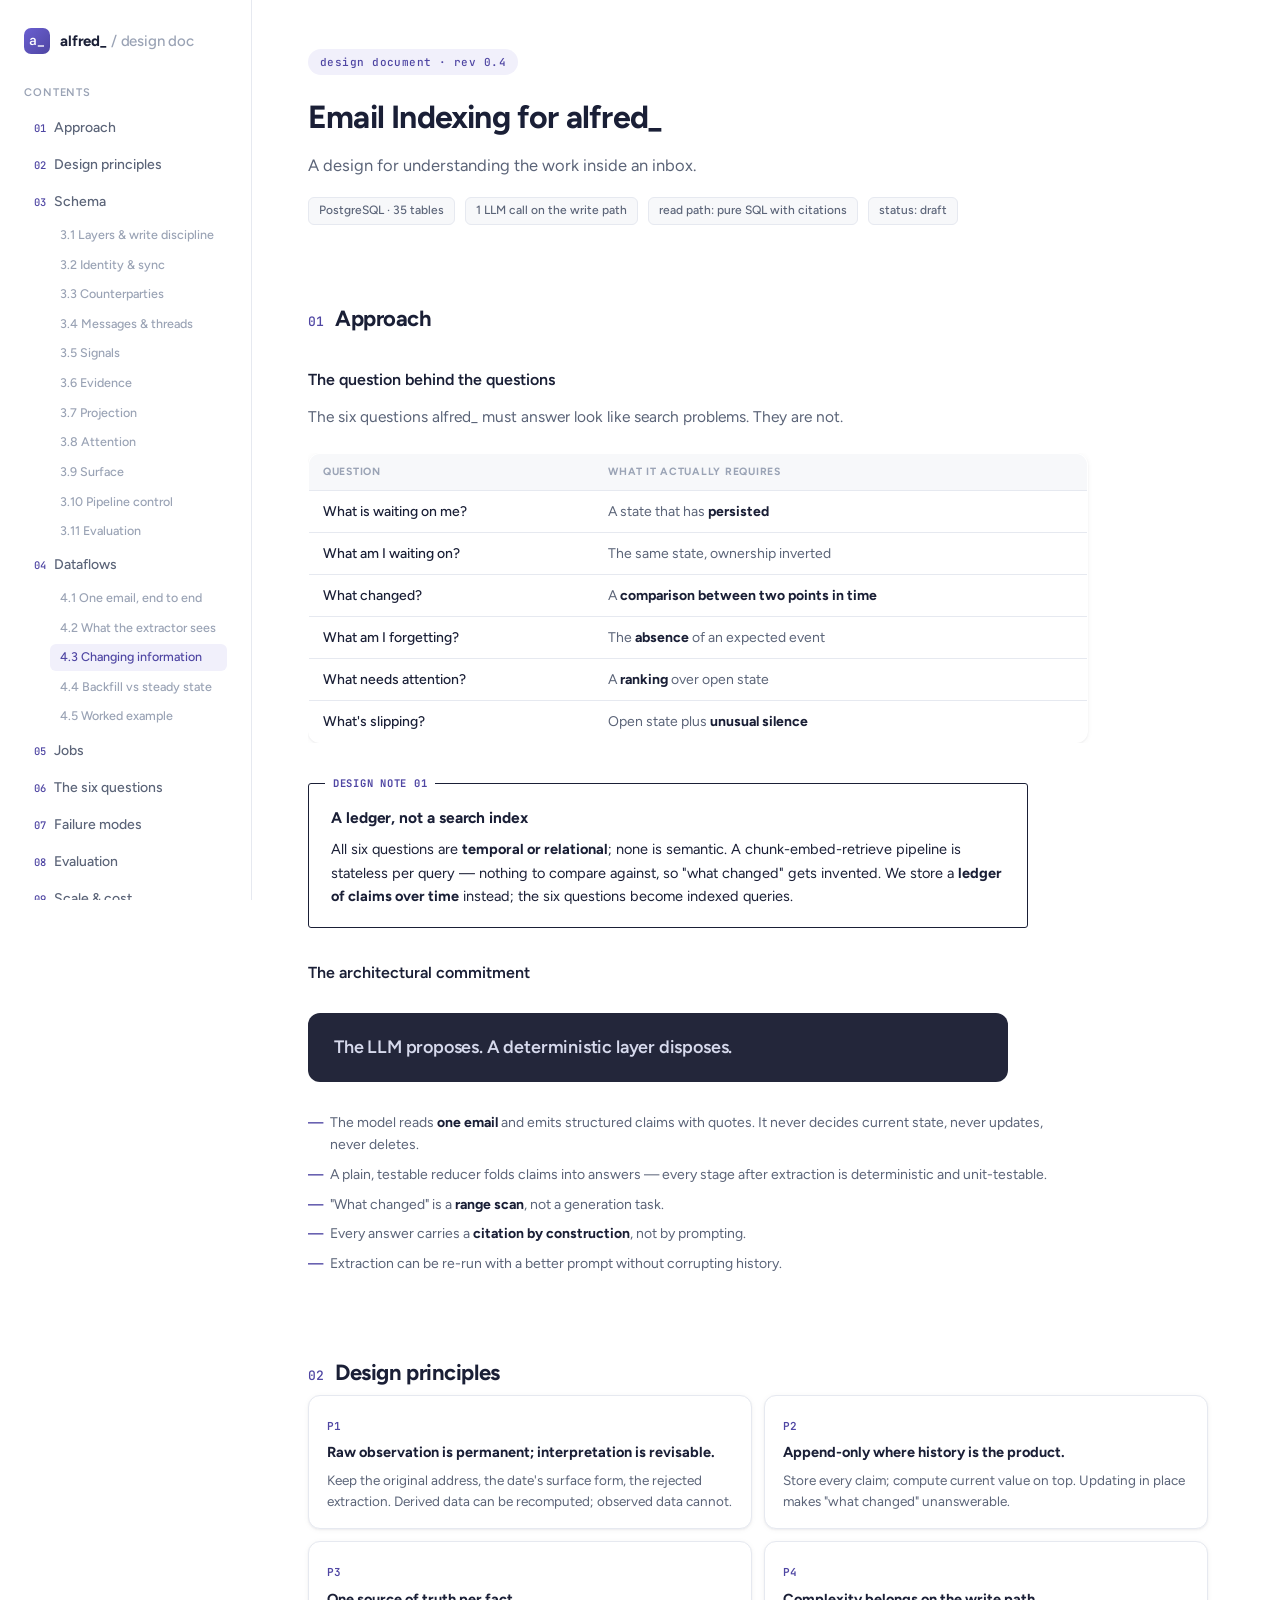
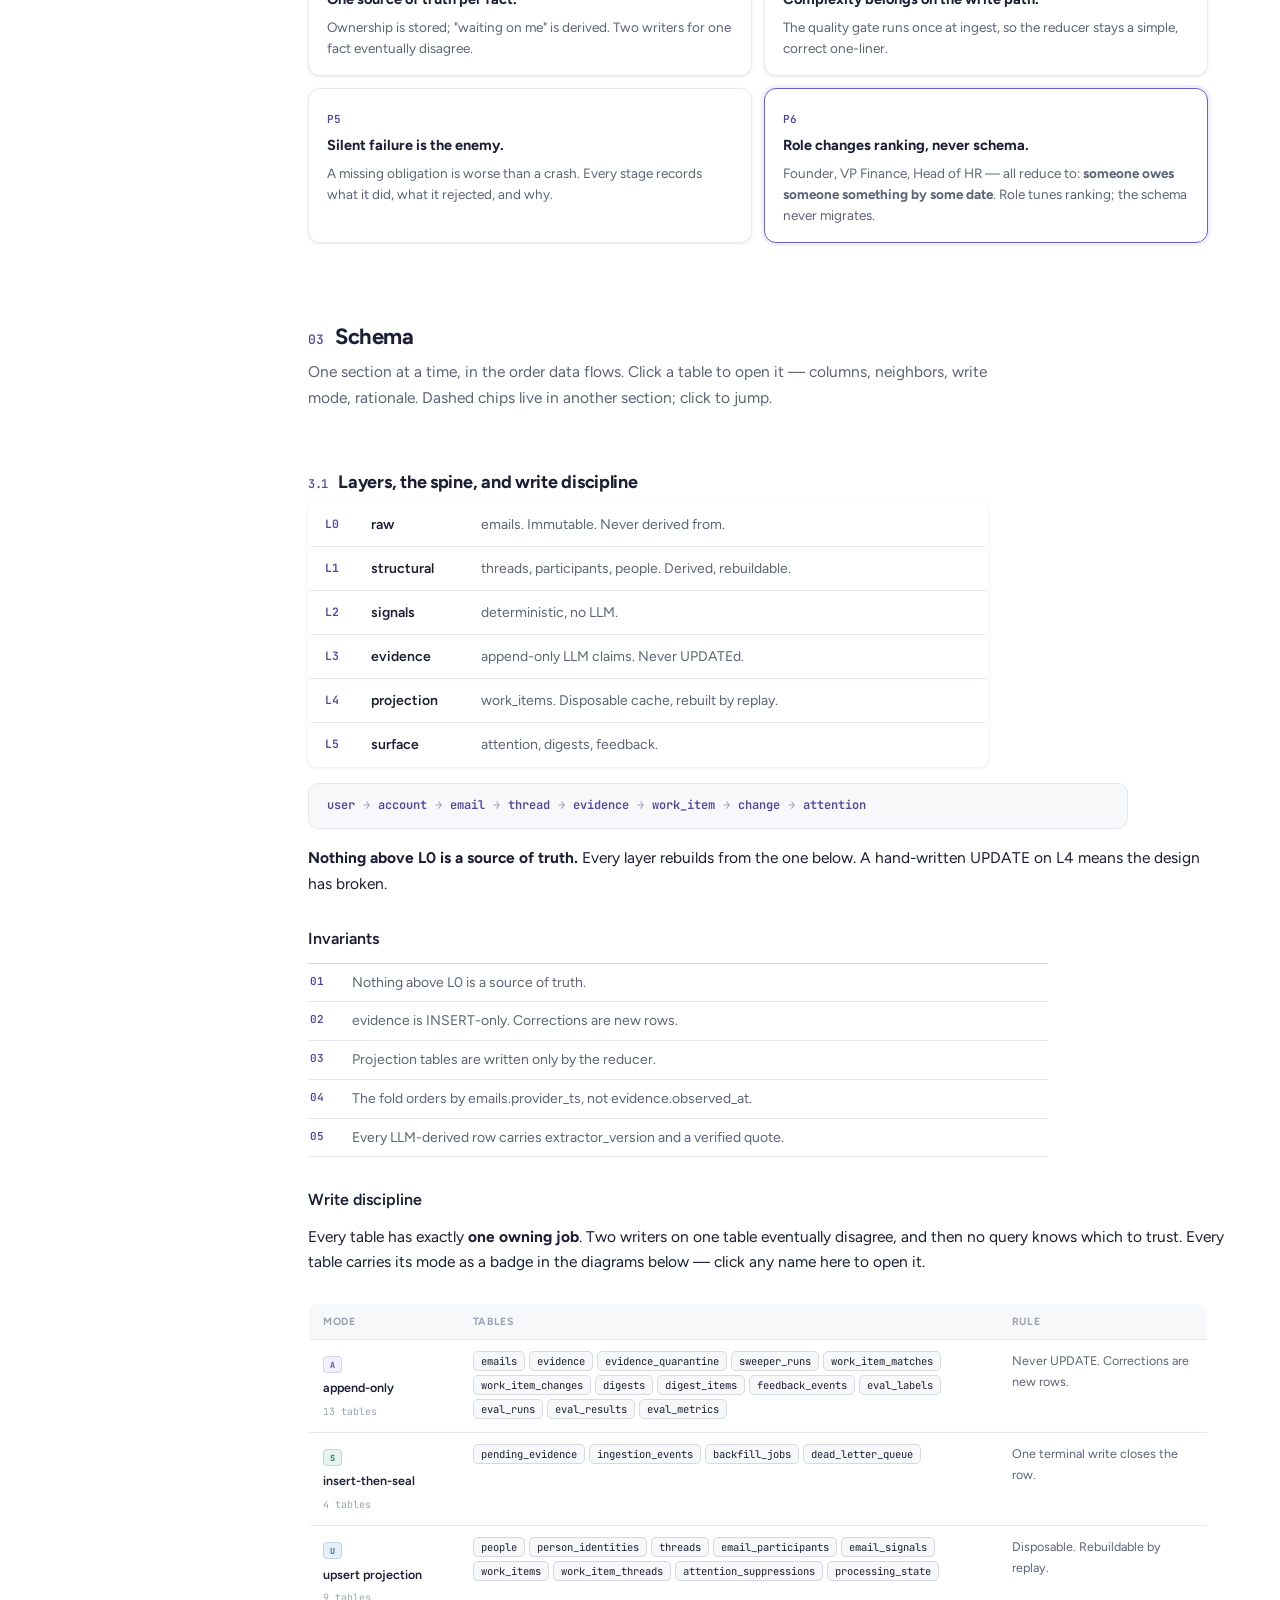
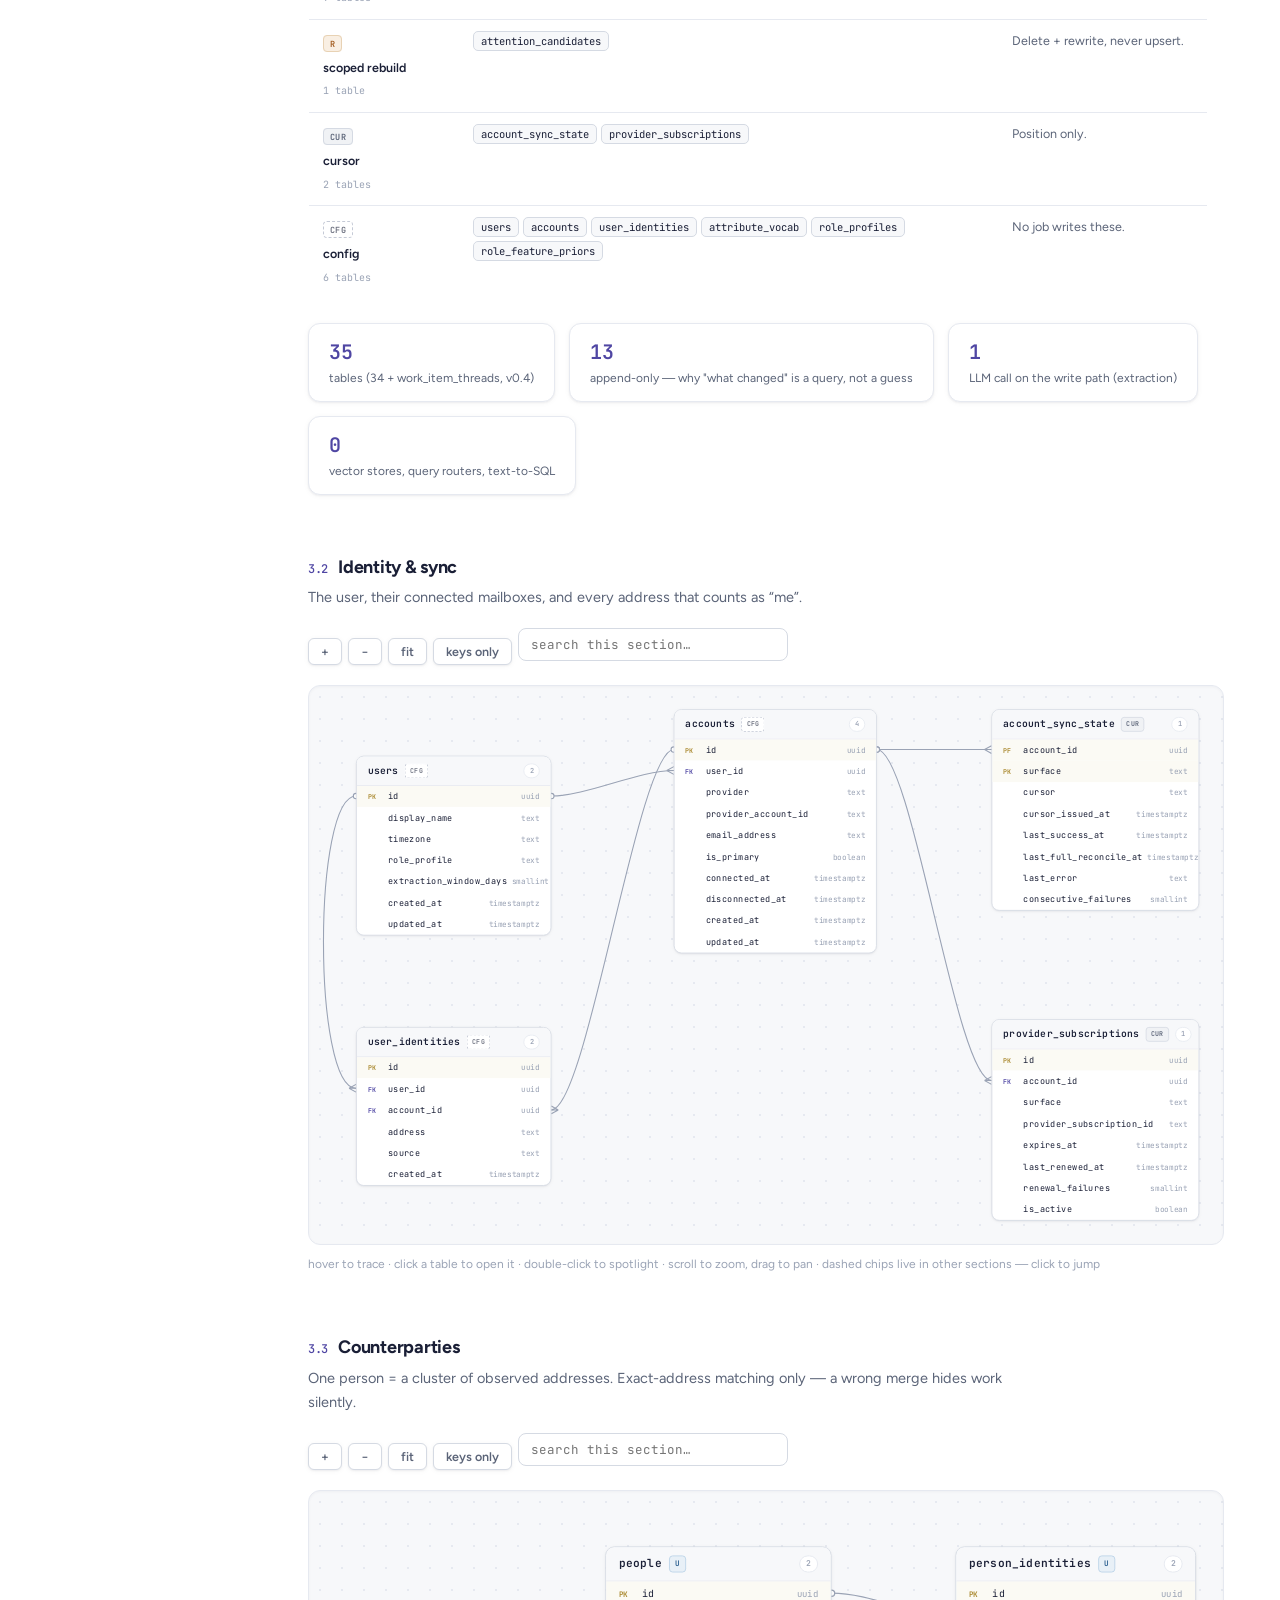
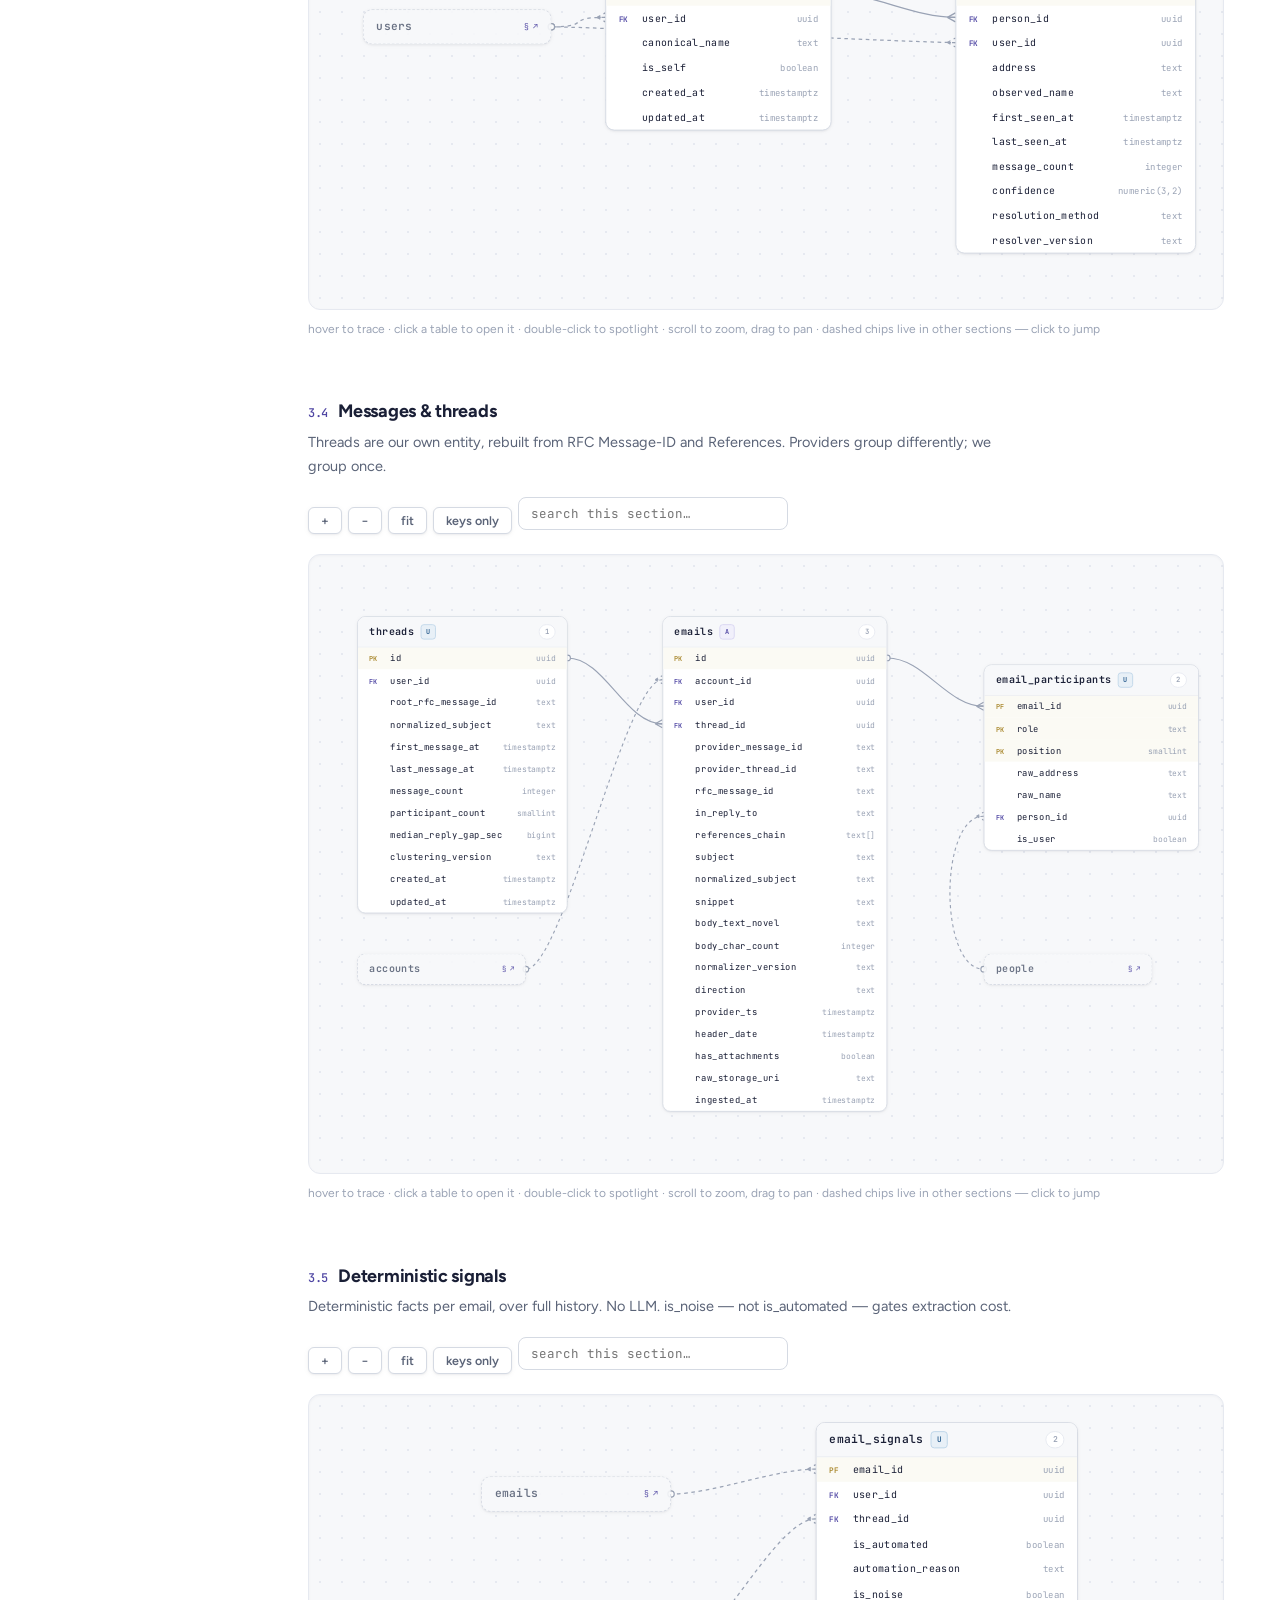
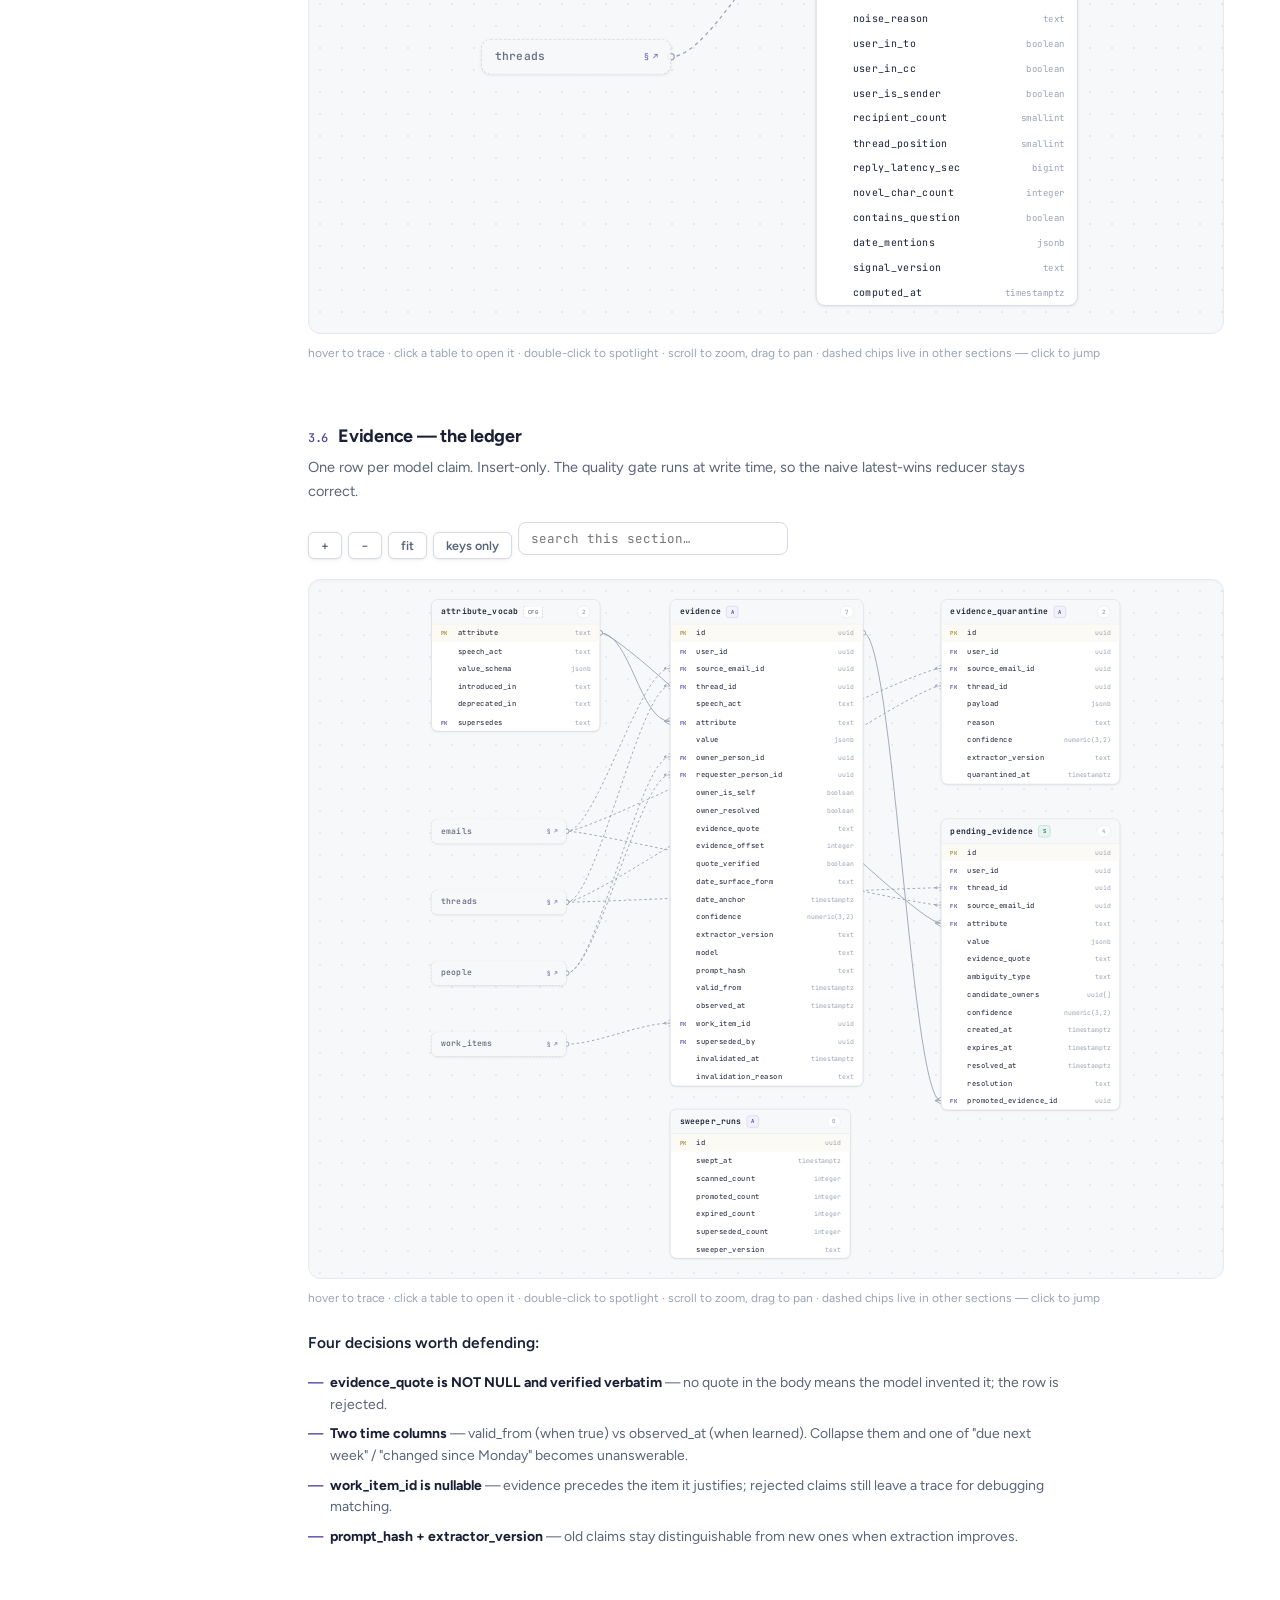
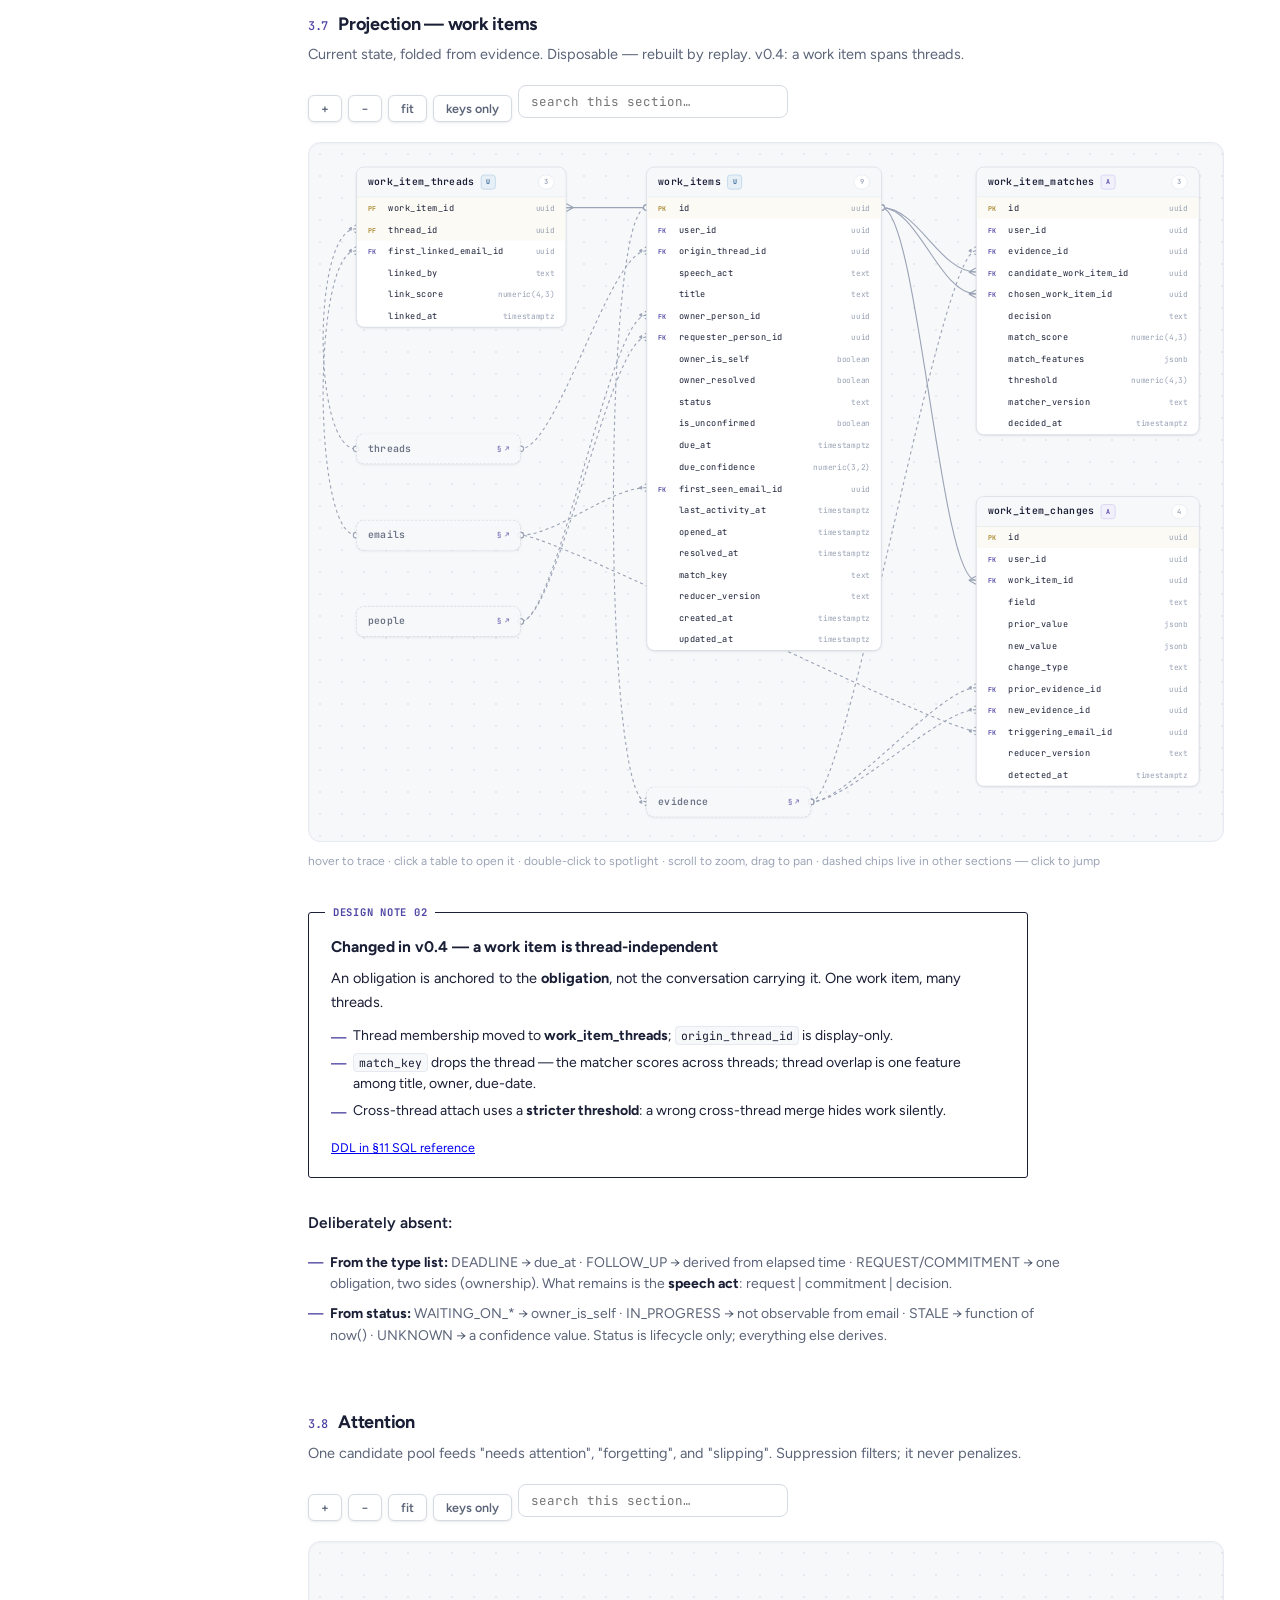
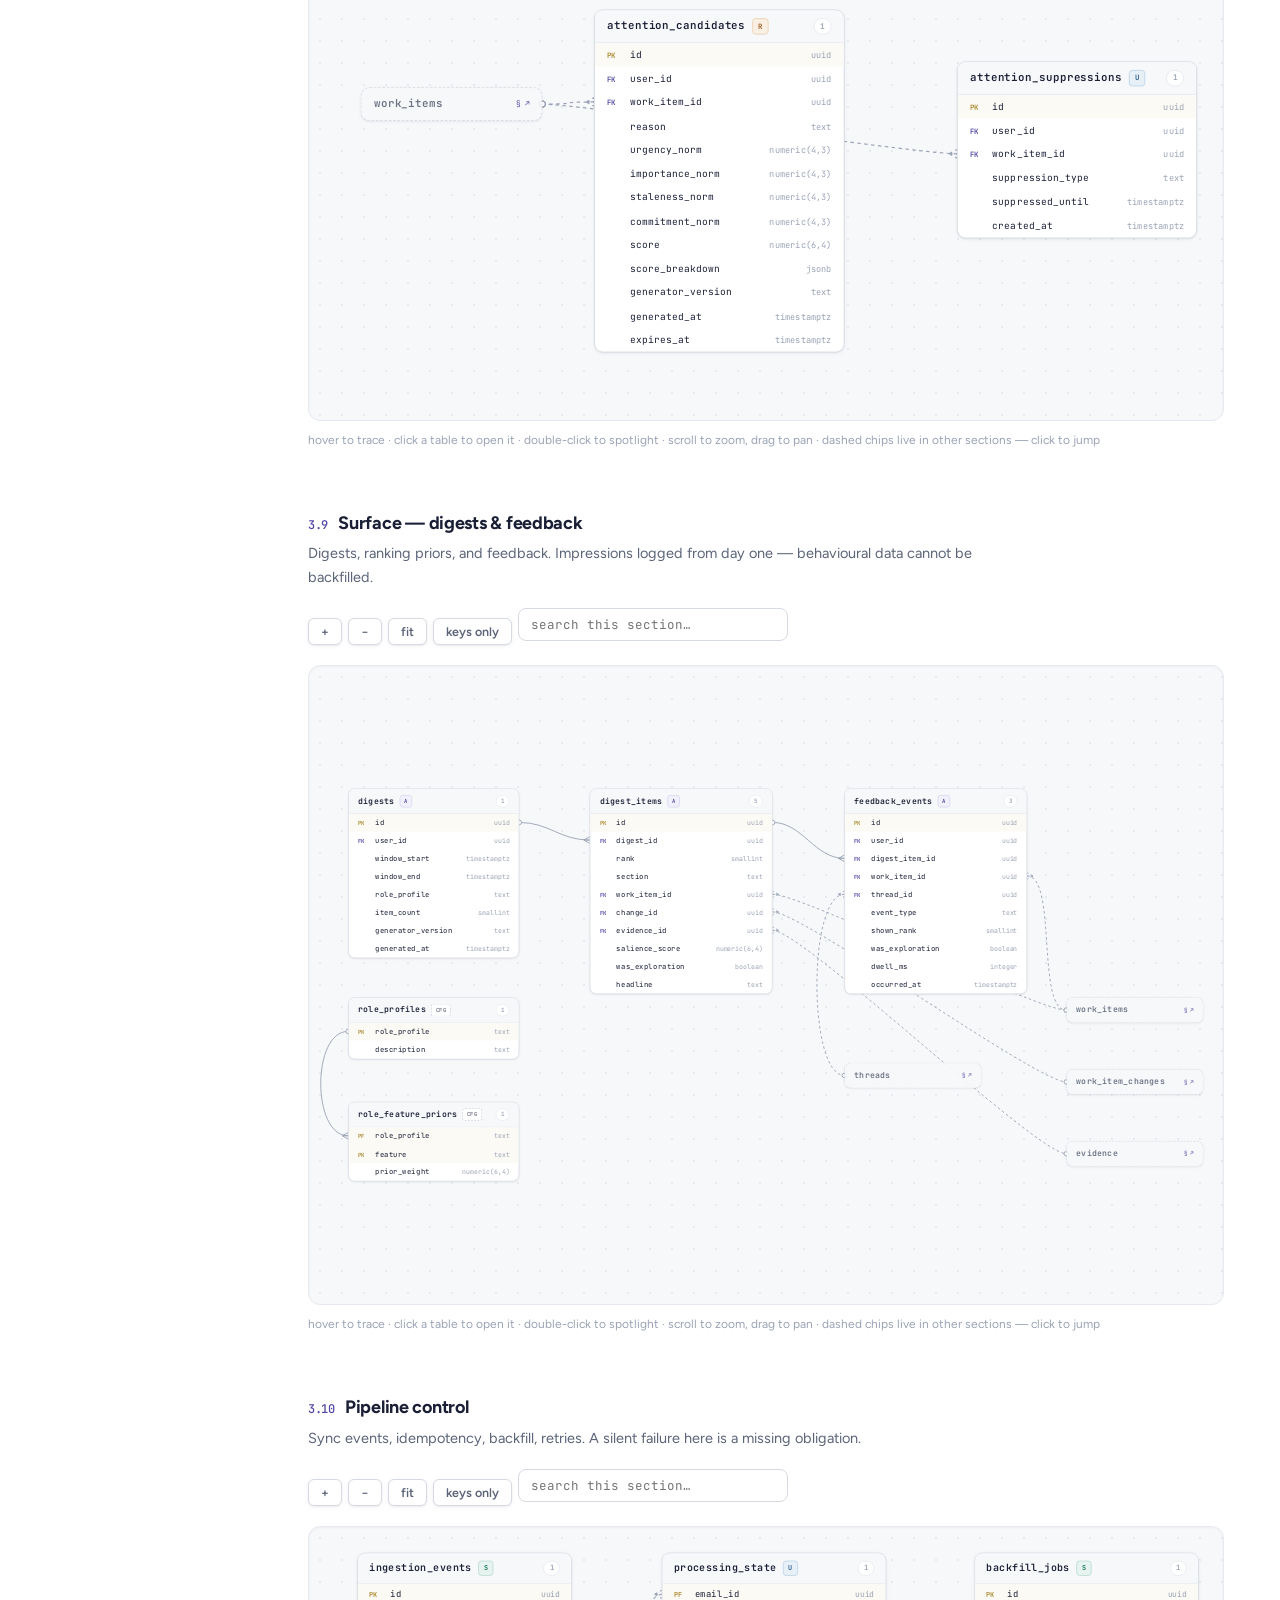
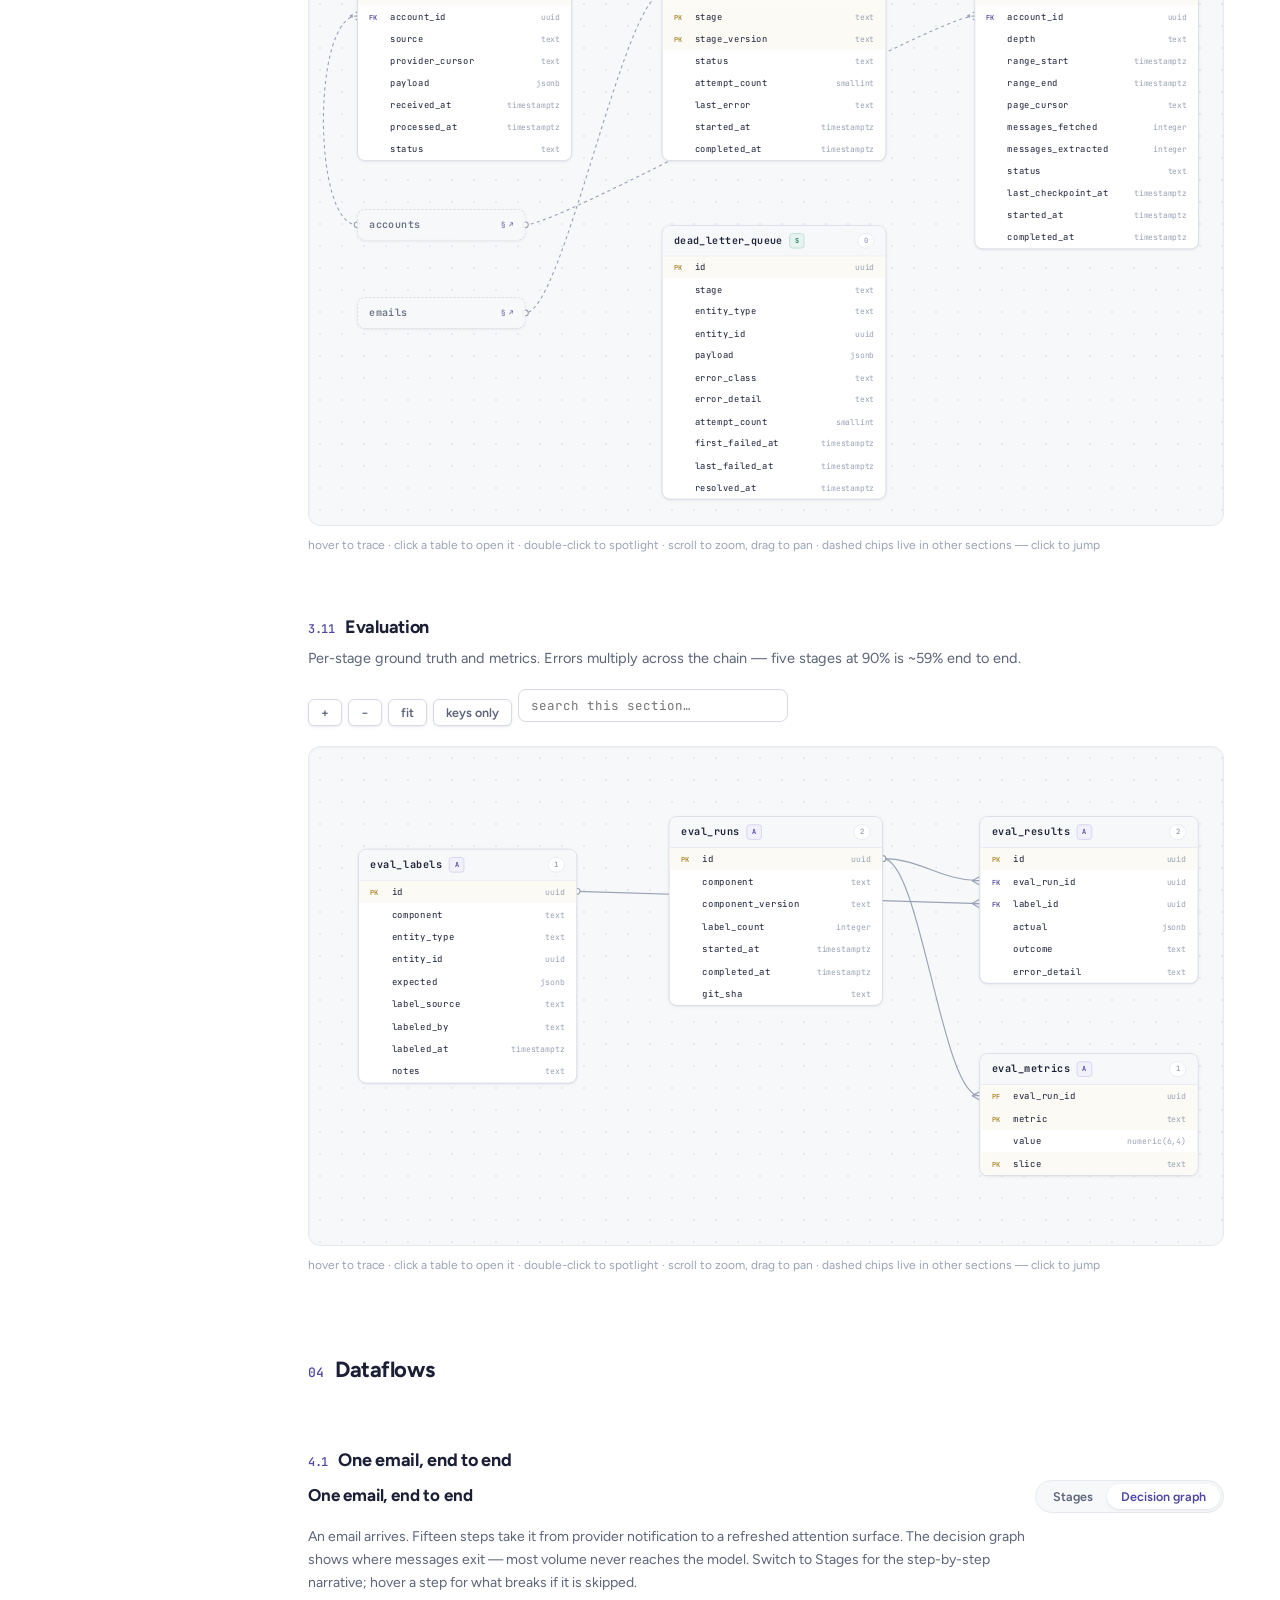
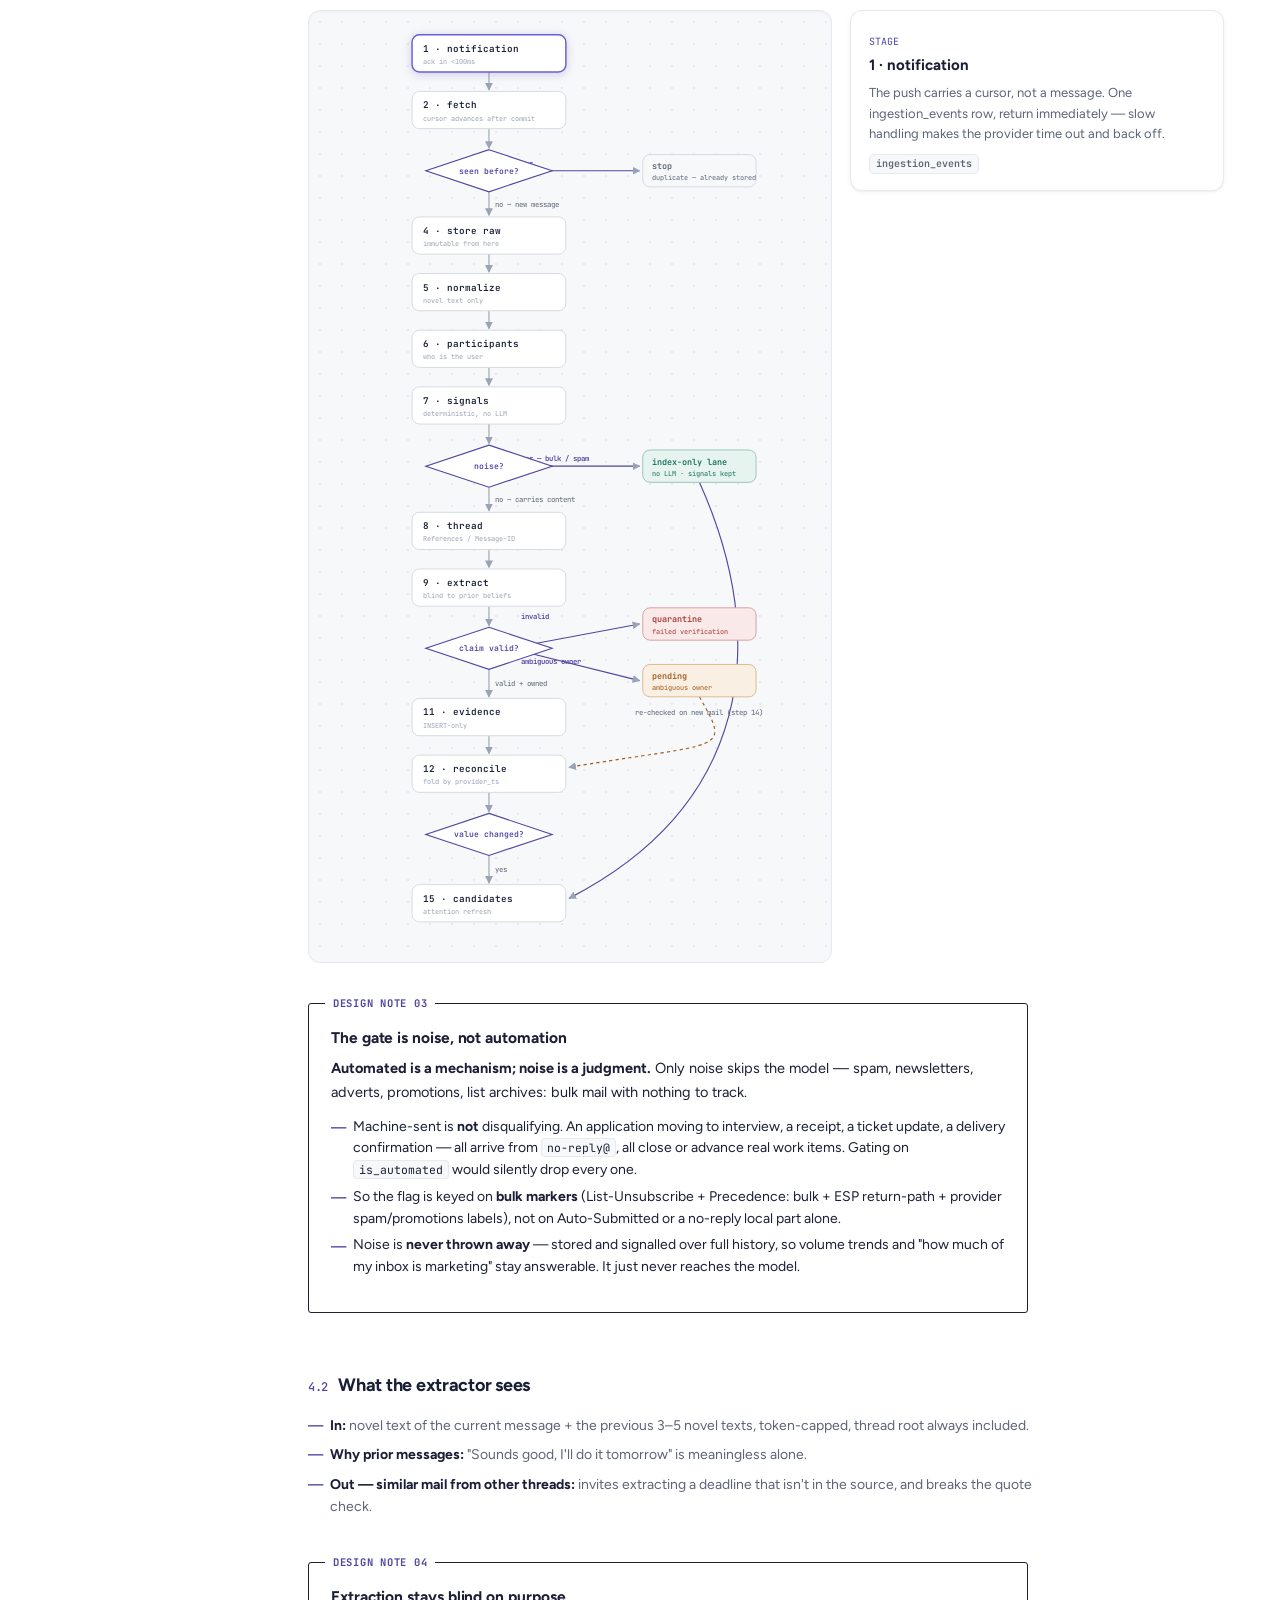
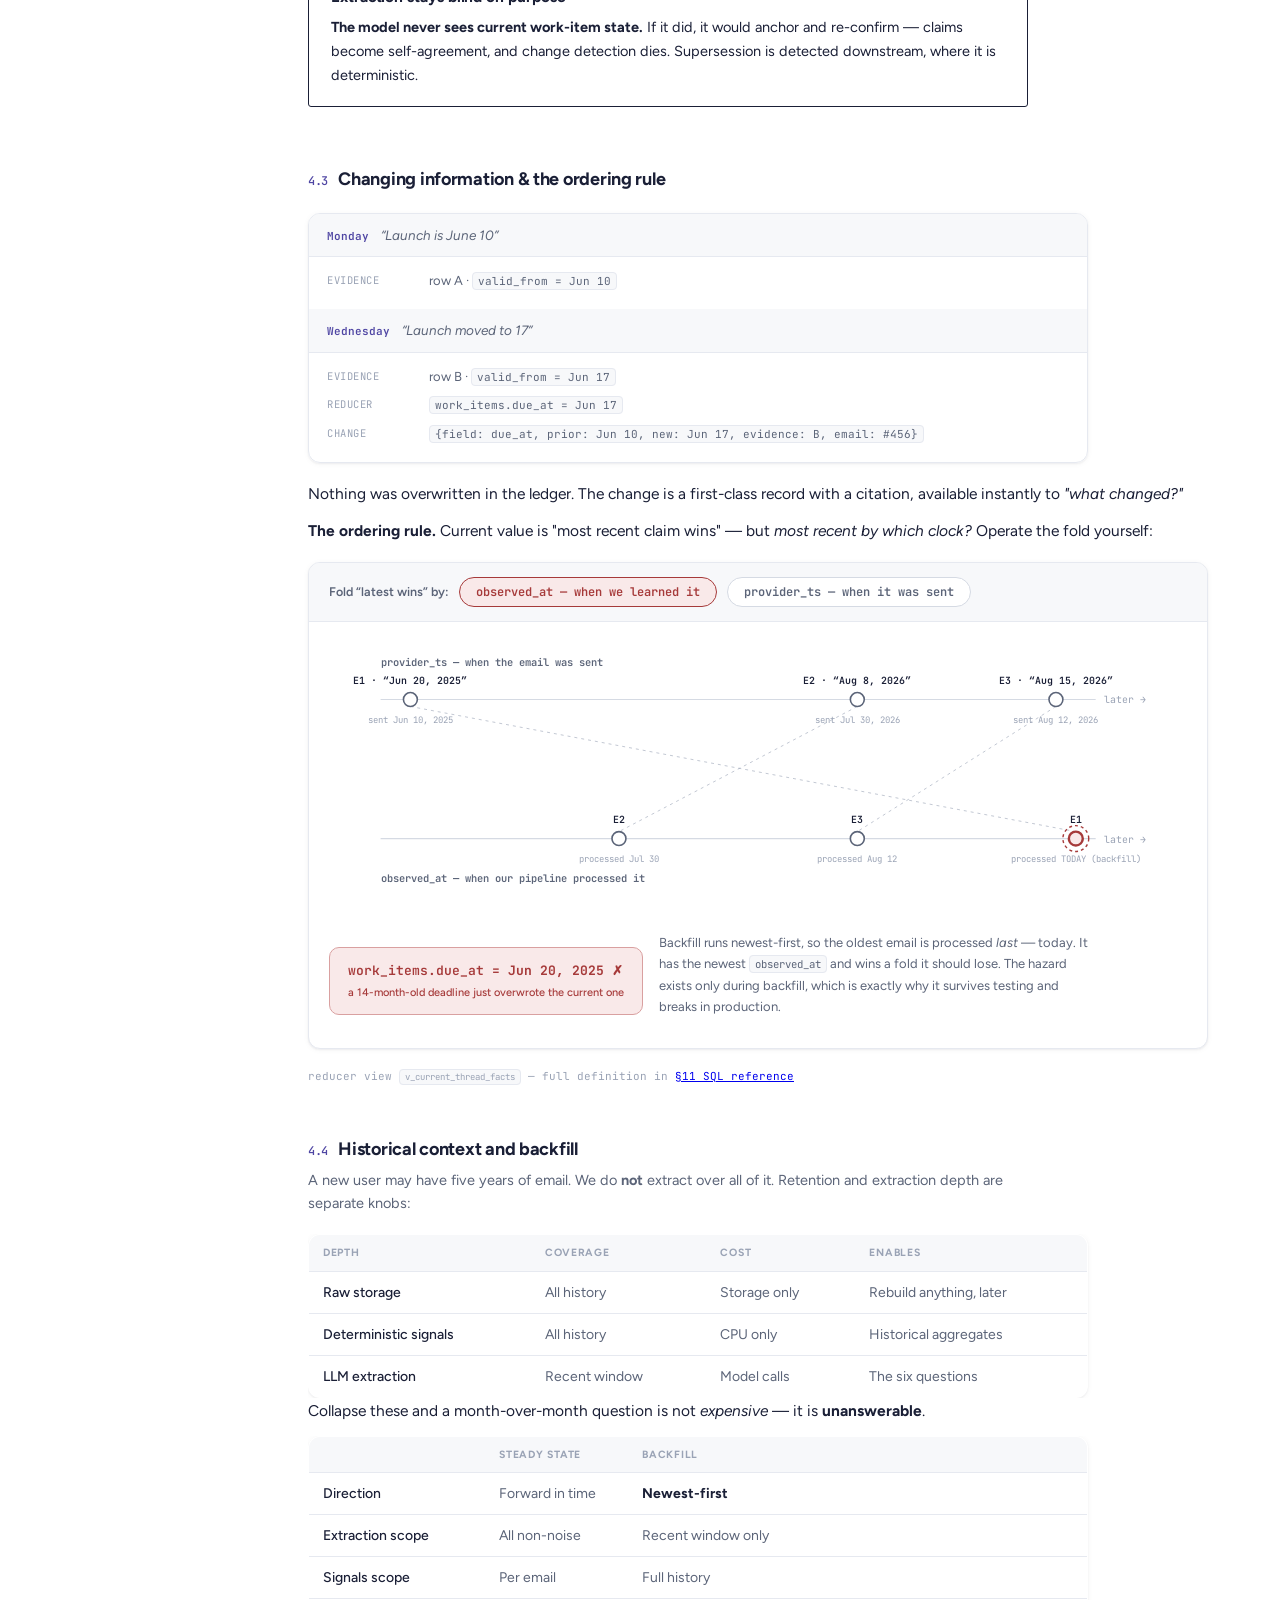
==== commit 4f461fa9: "Update web/docs design doc content Refreshes schema, dataflows and SQL reference across index.html, " ====
--- a/web/docs/index.html
+++ b/web/docs/index.html
@@ -117,8 +117,8 @@
         <h3>Invariants</h3>
         <div id="invariants"></div>
         <h3>Write discipline</h3>
-        <p>Every table has exactly <b>one owning job</b>. Two writers on one table eventually disagree, and then no query knows which to trust. Every table in the diagrams below carries its write-mode badge:</p>
-        <div class="mode-legend" id="mode-legend"></div>
+        <p>Every table has exactly <b>one owning job</b>. Two writers on one table eventually disagree, and then no query knows which to trust. Every table carries its mode as a badge in the diagrams below — click any name here to open it.</p>
+        <div class="table-scroll" id="mode-table"></div>
         <div class="stat-strip">
           <div class="stat"><div class="n">35</div><div class="l">tables (34 + work_item_threads, v0.4)</div></div>
           <div class="stat"><div class="n">13</div><div class="l">append-only — why "what changed" is a query, not a guess</div></div>
@@ -138,8 +138,13 @@
       <div id="flow-e2e">
         <h3 class="subhead"><span class="snum">4.1</span>One email, end to end</h3>
         <div id="flow-mount-e2e"></div>
-        <div class="stance"><span class="stance-tag">Automation is not discarded</span>
-          <p>Automated, organizational, and non-human messages are <b>never thrown away</b>. They take the index-only lane: raw storage and deterministic signals over full history, no model calls. That lane is what makes "how much of my inbox is automated," volume trends, and every behavioral aggregate answerable — while keeping extraction cost proportional to genuinely human mail (~⅓ of volume).</p>
+        <div class="stance"><span class="stance-tag">The gate is noise, not automation</span>
+          <p><b>Automated is a mechanism; noise is a judgment.</b> Only noise skips the model — spam, newsletters, adverts, promotions, list archives: bulk mail with nothing to track.</p>
+          <ul class="pointers tight">
+            <li>Machine-sent is <b>not</b> disqualifying. An application moving to interview, a receipt, a ticket update, a delivery confirmation — all arrive from <code>no-reply@</code>, all close or advance real work items. Gating on <code>is_automated</code> would silently drop every one.</li>
+            <li>So the flag is keyed on <b>bulk markers</b> (List-Unsubscribe + Precedence: bulk + ESP return-path + provider spam/promotions labels), not on Auto-Submitted or a no-reply local part alone.</li>
+            <li>Noise is <b>never thrown away</b> — stored and signalled over full history, so volume trends and "how much of my inbox is marketing" stay answerable. It just never reaches the model.</li>
+          </ul>
         </div>
       </div>
 
@@ -189,7 +194,7 @@
           <thead><tr><th></th><th>Steady state</th><th>Backfill</th></tr></thead>
           <tbody>
             <tr><td>Direction</td><td>Forward in time</td><td><b>Newest-first</b></td></tr>
-            <tr><td>Extraction scope</td><td>All non-automated</td><td>Recent window only</td></tr>
+            <tr><td>Extraction scope</td><td>All non-noise</td><td>Recent window only</td></tr>
             <tr><td>Signals scope</td><td>Per email</td><td>Full history</td></tr>
             <tr><td>Priority</td><td>High</td><td>Rate-limited, never starves live traffic</td></tr>
             <tr><td>Reducer input order</td><td>Chronological</td><td><b>Out of order</b> — safe, because the fold orders by provider_ts</td></tr>
@@ -203,7 +208,7 @@
         <div class="transcript">
           <div class="tr-mail"><span class="tr-date">Aug 04</span><span class="tr-who">Sarah → user</span><span class="tr-quote">“Can you send me the Q3 forecast by Friday?”</span></div>
           <div class="tr-body">
-            <div class="tr-row"><dt>signals</dt><dd><code>is_automated = false</code> · <code>user_in_to = true</code></dd></div>
+            <div class="tr-row"><dt>signals</dt><dd><code>is_noise = false</code> · <code>is_automated = false</code> · <code>user_in_to = true</code></dd></div>
             <div class="tr-row"><dt>evidence</dt><dd>speech_act <b>request</b> · attribute <b>deliverable</b> = “Q3 forecast” · owner: user (via user_identities) · quote verified · <code>valid_from = Aug 08</code> · confidence 0.94</dd></div>
             <div class="tr-row"><dt>match</dt><dd>no candidate → <b>created_new</b></dd></div>
             <div class="tr-row"><dt>work_item</dt><dd>OPEN · owner_is_self · due Aug 08</dd></div>
@@ -275,12 +280,12 @@
 
       <h3>Six rules I would defend</h3>
       <ol class="invariants">
-        <li><b>The cursor advances only after the batch commits.</b> Advance it first and a crash loses that window permanently — provider history cursors expire and the range cannot be re-read.</li>
-        <li><b>Extraction is a queue consumer, not a cron.</b> A backfill burst of 400 emails must not become 400 simultaneous model calls. Concurrency is capped independently of inbound volume, so a burst degrades latency rather than breaking rate limits.</li>
-        <li><b>The reducer folds by emails.provider_ts, not evidence.observed_at.</b> Backfill runs newest-first, so an old email processed today has the newest observed_at. The hazard exists only during backfill, which is exactly why it survives testing and breaks in production.</li>
-        <li><b>The change row is written before the projection, in one transaction.</b> Reverse them and a crash between the two loses the prior value permanently — "what changed" gets a hole nobody can see.</li>
-        <li><b>is_automated is detected from headers, never by a model.</b> It gates whether extraction runs at all, removing roughly two thirds of volume before any model call. It sits on the cost path for every message, so it must be deterministic.</li>
-        <li><b>Closing a work item requires higher confidence than opening one.</b> A falsely-opened item is visible noise; a falsely-closed item vanishes and the user never learns it existed.</li>
+        <li><span><b>The cursor advances only after the batch commits.</b> Advance it first and a crash loses that window permanently — provider history cursors expire and the range cannot be re-read.</span></li>
+        <li><span><b>Extraction is a queue consumer, not a cron.</b> A backfill burst of 400 emails must not become 400 simultaneous model calls. Concurrency is capped independently of inbound volume, so a burst degrades latency rather than breaking rate limits.</span></li>
+        <li><span><b>The reducer folds by emails.provider_ts, not evidence.observed_at.</b> Backfill runs newest-first, so an old email processed today has the newest observed_at. The hazard exists only during backfill, which is exactly why it survives testing and breaks in production.</span></li>
+        <li><span><b>The change row is written before the projection, in one transaction.</b> Reverse them and a crash between the two loses the prior value permanently — "what changed" gets a hole nobody can see.</span></li>
+        <li><span><b>The noise gate is detected from headers, never by a model.</b> It decides whether extraction runs at all, removing roughly two thirds of volume before any model call, so it must be deterministic. It keys on bulk markers — not on machine-sent — so transactional automated mail still reaches the model.</span></li>
+        <li><span><b>Closing a work item requires higher confidence than opening one.</b> A falsely-opened item is visible noise; a falsely-closed item vanishes and the user never learns it existed.</span></li>
       </ol>
 
       <h3>The three numbers that matter</h3>
@@ -431,10 +436,10 @@
       </div>
       <p>Levers, in order of effect:</p>
       <ol class="invariants">
-        <li><b>Automated filtering</b> — removes ~two thirds of volume before any model runs; detected from headers (List-Unsubscribe, Precedence: bulk, Auto-Submitted, no-reply patterns), never by model judgment, because it sits on the cost path for every message.</li>
-        <li><b>Novel-content-only extraction</b> — cuts tokens substantially on long threads.</li>
-        <li><b>Recent-window extraction</b> — bounds backfill regardless of history depth.</li>
-        <li><b>Deterministic signals over full history</b> — historical aggregates never touch a model.</li>
+        <li><span><b>Noise filtering</b> — removes ~two thirds of volume before any model runs; detected from headers (List-Unsubscribe, Precedence: bulk, ESP return-path, provider spam/promotions labels), never by model judgment, because it sits on the cost path for every message. Auto-Submitted and no-reply alone do not qualify — transactional machine mail still carries trackable state.</span></li>
+        <li><span><b>Novel-content-only extraction</b> — cuts tokens substantially on long threads.</span></li>
+        <li><span><b>Recent-window extraction</b> — bounds backfill regardless of history depth.</span></li>
+        <li><span><b>Deterministic signals over full history</b> — historical aggregates never touch a model.</span></li>
       </ol>
       <div class="stance"><span class="stance-tag">Numbers never touch the model</span>
         <p><b>Number-shaped questions never touch an LLM.</b> Models are unreliable at arithmetic; the data is already in SQL. Deterministic aggregation is cheaper and more correct.</p>
@@ -561,13 +566,49 @@
   });
   document.getElementById('invariants').appendChild(ol);
 
-  const legend = document.getElementById('mode-legend');
-  Object.entries(WRITE_MODES).forEach(function (pair) {
-    const item = document.createElement('span');
-    item.className = 'item';
-    item.innerHTML = '<span class="sv-mode mode-' + pair[0] + '">' + pair[1].short + '</span> ' + pair[1].label + ' — ' + pair[1].desc;
-    legend.appendChild(item);
+  /* write-discipline matrix, derived from the schema so it can never drift */
+  const byMode = {};
+  SCHEMA_SECTIONS.forEach(function (sec) {
+    sec.tables.forEach(function (t) {
+      (byMode[t.mode] = byMode[t.mode] || []).push(t.id);
+    });
   });
+  const mt = document.createElement('table');
+  mt.className = 'mode-table';
+  mt.innerHTML = '<thead><tr><th>Mode</th><th>Tables</th><th>Rule</th></tr></thead>';
+  const mtb = document.createElement('tbody');
+  Object.keys(WRITE_MODES).forEach(function (key) {
+    const m = WRITE_MODES[key];
+    const list = byMode[key] || [];
+    const tr = document.createElement('tr');
+
+    const tdMode = document.createElement('td');
+    tdMode.className = 'mcell';
+    tdMode.innerHTML = '<span class="sv-mode mode-' + key + '">' + m.short + '</span>' +
+      '<span class="mname">' + m.label + '</span>' +
+      '<span class="mcount">' + list.length + ' table' + (list.length === 1 ? '' : 's') + '</span>';
+
+    const tdList = document.createElement('td');
+    const wrap = document.createElement('div');
+    wrap.className = 'tlist';
+    list.forEach(function (id) {
+      const chip = document.createElement('button');
+      chip.className = 'tchip';
+      chip.textContent = id;
+      chip.addEventListener('click', function () { SchemaView.open(id); });
+      wrap.appendChild(chip);
+    });
+    tdList.appendChild(wrap);
+
+    const tdRule = document.createElement('td');
+    tdRule.className = 'trule';
+    tdRule.textContent = m.desc;
+
+    tr.append(tdMode, tdList, tdRule);
+    mtb.appendChild(tr);
+  });
+  mt.appendChild(mtb);
+  document.getElementById('mode-table').appendChild(mt);
 })();
 
 /* ---------- schema sections, one after another ---------- */
--- a/web/docs/assets/site.css
+++ b/web/docs/assets/site.css
@@ -75,8 +75,8 @@
 .layer-name { font-weight: 600; width: 110px; }
 .layers .layer-desc { color: var(--ink-soft); }
 .invariants { max-width: 740px; margin: 8px 0 0; padding: 0; counter-reset: inv; list-style: none; border-top: 1px solid var(--line-strong); }
-.invariants li { counter-increment: inv; display: grid; grid-template-columns: 40px 1fr; gap: 14px; align-items: baseline; padding: 8px 2px; border-bottom: 1px solid var(--line); font-size: 14px; color: var(--ink-soft); line-height: 1.55; }
-.invariants li::before { content: counter(inv, decimal-leading-zero); font-family: var(--mono); font-size: 11px; font-weight: 600; color: var(--accent); }
+.invariants li { counter-increment: inv; position: relative; padding: 8px 2px 8px 44px; border-bottom: 1px solid var(--line); font-size: 14px; color: var(--ink-soft); line-height: 1.55; }
+.invariants li::before { content: counter(inv, decimal-leading-zero); position: absolute; left: 2px; top: 9px; font-family: var(--mono); font-size: 11px; font-weight: 600; color: var(--accent); }
 .invariants li b { color: var(--ink); }
 
 /* ============================================================ schema view */
@@ -276,17 +276,30 @@
 h3.subhead .snum { font-family: var(--mono); font-size: 12px; color: var(--accent); font-weight: 500; }
 .sub-lede { color: var(--ink-soft); margin: 2px 0 18px; max-width: 720px; font-size: 14.5px; }
 
-/* design-stance annotation block — numbered, accent bar, light tint */
+/* design note — a boxed print aside, not a UI card. Bordered frame on all
+   four sides, sharp-ish corners, NO fill, NO left accent bar. The label cuts
+   into the top rule like a <fieldset><legend> — the frame itself is the
+   only device; color lives in the border + legend, never in a background. */
 body { counter-reset: stance caveat; }
-.stance { max-width: 780px; margin: 30px 0; padding: 14px 20px 15px; border: 0; border-left: 3px solid var(--accent); border-radius: 0 10px 10px 0; background: linear-gradient(90deg, rgba(79,70,163,0.055), rgba(79,70,163,0.015)); }
+.stance { position: relative; max-width: 720px; margin: 40px 0 32px; padding: 21px 22px 18px; border: 1.5px solid var(--ink); border-radius: 3px; background: var(--bg); }
+.stance.warn { border-color: var(--warn); }
 .stance:not(.warn) { counter-increment: stance; }
-.stance.warn { counter-increment: caveat; border-left-color: var(--warn); background: linear-gradient(90deg, rgba(162,91,30,0.06), rgba(162,91,30,0.015)); }
-.stance .stance-tag { display: flex; align-items: baseline; gap: 10px; font-family: var(--sans); font-size: 15px; font-weight: 700; letter-spacing: -0.01em; text-transform: none; color: var(--ink); margin-bottom: 6px; }
-.stance .stance-tag::before { content: "S" counter(stance, decimal-leading-zero); font-family: var(--mono); font-size: 10px; font-weight: 600; letter-spacing: 0.08em; color: var(--accent); background: var(--bg); border: 1px solid var(--accent-bright); border-radius: 5px; padding: 2px 7px; position: relative; top: -1px; }
-.stance.warn .stance-tag::before { content: "C" counter(caveat, decimal-leading-zero); color: var(--warn); border-color: #ddb98a; }
-.stance p { font-size: 14px; margin: 0; color: var(--ink-soft); line-height: 1.65; }
-.stance p b, .stance p i { color: var(--ink); }
+.stance.warn { counter-increment: caveat; }
+.stance::before {
+  content: "Design note " counter(stance, decimal-leading-zero);
+  position: absolute; top: -9px; left: 16px;
+  background: var(--bg); padding: 0 8px;
+  font-family: var(--mono); font-size: 10.5px; font-weight: 700;
+  letter-spacing: 0.07em; text-transform: uppercase; color: var(--accent);
+}
+.stance.warn::before { content: "Caveat " counter(caveat, decimal-leading-zero); color: var(--warn); }
+.stance .stance-tag { display: block; font-size: 15.5px; font-weight: 700; color: var(--ink); margin-bottom: 7px; letter-spacing: -0.005em; }
+.stance p { font-size: 14.5px; margin: 0; color: var(--ink); line-height: 1.65; }
+.stance p b { font-weight: 700; }
+.stance p i { font-style: italic; }
 .stance .pointers { margin-top: 8px; }
+.stance .pointers li { color: var(--ink); }
+.stance .pointers li b { color: var(--ink); }
 
 /* pointer lists — the doc's default for choices, tradeoffs, consequences */
 .pointers { list-style: none; margin: 10px 0 14px; padding: 0; max-width: 760px; }
@@ -346,6 +359,20 @@
 .mode-config  { color: #6b6f7e; background: #fff; border: 1px dashed #c5cad6; }
 .mode-legend { display: flex; flex-wrap: wrap; gap: 8px 14px; margin: 14px 0 6px; max-width: 820px; }
 .mode-legend .item { display: inline-flex; align-items: baseline; gap: 7px; font-size: 12.5px; color: var(--ink-soft); }
+
+/* write-discipline matrix — mode × tables × rule, built from the schema data */
+.mode-table { width: 100%; max-width: 900px; border-collapse: collapse; font-size: 13.5px; border: 1px solid var(--line); border-radius: 10px; overflow: hidden; margin: 16px 0 6px; }
+.mode-table th { text-align: left; font-size: 10.5px; text-transform: uppercase; letter-spacing: 0.07em; color: var(--ink-faint); background: var(--bg-soft); padding: 9px 14px; border-bottom: 1px solid var(--line); }
+.mode-table td { padding: 11px 14px; border-bottom: 1px solid var(--line); vertical-align: top; background: var(--bg); }
+.mode-table tr:last-child td { border-bottom: 0; }
+.mode-table .mcell { white-space: nowrap; width: 150px; }
+.mode-table .mname { display: block; margin-top: 5px; font-weight: 600; font-size: 12.5px; color: var(--ink); }
+.mode-table .mcount { font-family: var(--mono); font-size: 10px; color: var(--ink-faint); }
+.mode-table .trule { color: var(--ink-soft); font-size: 12.5px; width: 210px; }
+.mode-table .tlist { display: flex; flex-wrap: wrap; gap: 4px; }
+.tchip { font-family: var(--mono); font-size: 10.5px; color: var(--ink); background: var(--bg-soft); border: 1px solid var(--line-strong); border-radius: 5px; padding: 2px 7px; cursor: pointer; transition: border-color .12s ease, color .12s ease, background .12s ease; }
+.tchip:hover { border-color: var(--accent); color: var(--accent); background: var(--accent-bg); }
+@media (max-width: 900px) { .mode-table .mcell, .mode-table .trule { width: auto; } }
 
 /* stub chips on canvas */
 .sv-stub { border-style: dashed; background: var(--bg-soft); opacity: 0.9; }
@@ -406,19 +433,21 @@
 .result-box.evil { color: var(--bad); background: var(--bad-bg); border-color: #d9a0a0; }
 .clock-note { font-size: 13px; color: var(--ink-soft); max-width: 440px; }
 
-/* three-tier capability lists */
-.tiers { display: grid; grid-template-columns: repeat(3, 1fr); gap: 14px; margin: 18px 0; }
-.tier { border: 1px solid var(--line); border-radius: 12px; background: var(--bg); box-shadow: var(--shadow-sm); padding: 16px 18px; }
+/* three-tier capability comparison — one bordered strip, hairline-divided
+   columns, no per-tier card chrome. Distinction is in the label color only. */
+.tiers { display: grid; grid-template-columns: repeat(3, 1fr); gap: 0; margin: 18px 0; border: 1px solid var(--line); border-radius: 10px; overflow: hidden; }
+.tier { padding: 18px 20px; border-left: 1px solid var(--line); }
+.tier:first-child { border-left: 0; }
 .tier h4 { margin: 0 0 3px; font-size: 14.5px; font-weight: 700; }
-.tier .tier-sub { font-size: 12px; color: var(--ink-faint); margin: 0 0 10px; }
-.tier h5 { font-size: 10.5px; font-weight: 700; text-transform: uppercase; letter-spacing: 0.07em; color: var(--accent); margin: 12px 0 4px; }
-.tier ul { margin: 0; padding-left: 18px; font-size: 13px; color: var(--ink-soft); }
+.tier .tier-sub { font-size: 12px; color: var(--ink-faint); margin: 0 0 12px; padding-bottom: 11px; border-bottom: 1px solid var(--line); }
+.tier h5 { font-size: 10px; font-weight: 700; text-transform: uppercase; letter-spacing: 0.08em; color: var(--ink-faint); margin: 14px 0 5px; }
+.tier ul { margin: 0; padding-left: 16px; font-size: 13px; color: var(--ink-soft); }
 .tier li { margin-bottom: 4px; }
 .tier li b { color: var(--ink); }
-.tier.t-free { border-top: 3px solid var(--ok); }
-.tier.t-near { border-top: 3px solid var(--warn); }
-.tier.t-far { border-top: 3px solid var(--ink-faint); }
-.tier .prov-spot { border: 1px solid #ddd9f2; background: var(--accent-bg); border-radius: 8px; padding: 8px 10px; margin-top: 10px; font-size: 12.5px; color: var(--ink); }
+.tier.t-free h4 { color: var(--ok); }
+.tier.t-near h4 { color: var(--warn); }
+.tier.t-far h4 { color: var(--ink-soft); }
+.tier .prov-spot { border: 0; border-left: 1px solid var(--line-strong); background: none; border-radius: 0; padding: 6px 0 6px 12px; margin-top: 12px; font-size: 12.5px; color: var(--ink-soft); }
 .tier .prov-spot b { color: var(--accent); }
 
 /* stat strip */
@@ -429,7 +458,7 @@
 
 footer.doc-footer { border-top: 1px solid var(--line); margin-top: 80px; padding-top: 16px; font-size: 12.5px; color: var(--ink-faint); display: flex; justify-content: space-between; flex-wrap: wrap; gap: 8px; }
 
-@media (max-width: 1100px) { .fv-stages { grid-template-columns: 1fr 1fr; row-gap: 26px; } .fv-stage:nth-child(2n)::after { content: none; } .tiers { grid-template-columns: 1fr; } .principles { grid-template-columns: 1fr; } }
+@media (max-width: 1100px) { .fv-stages { grid-template-columns: 1fr 1fr; row-gap: 26px; } .fv-stage:nth-child(2n)::after { content: none; } .tiers { grid-template-columns: 1fr; } .tier { border-left: 0; border-top: 1px solid var(--line); } .tier:first-child { border-top: 0; } .principles { grid-template-columns: 1fr; } }
 @media (max-width: 980px) { .fc-cols { grid-template-columns: 1fr; gap: 18px; } .fc-meta { grid-template-columns: 1fr; } .fv-graph { grid-template-columns: 1fr; } }
 @media (max-width: 900px) {
   .shell { grid-template-columns: 1fr; }
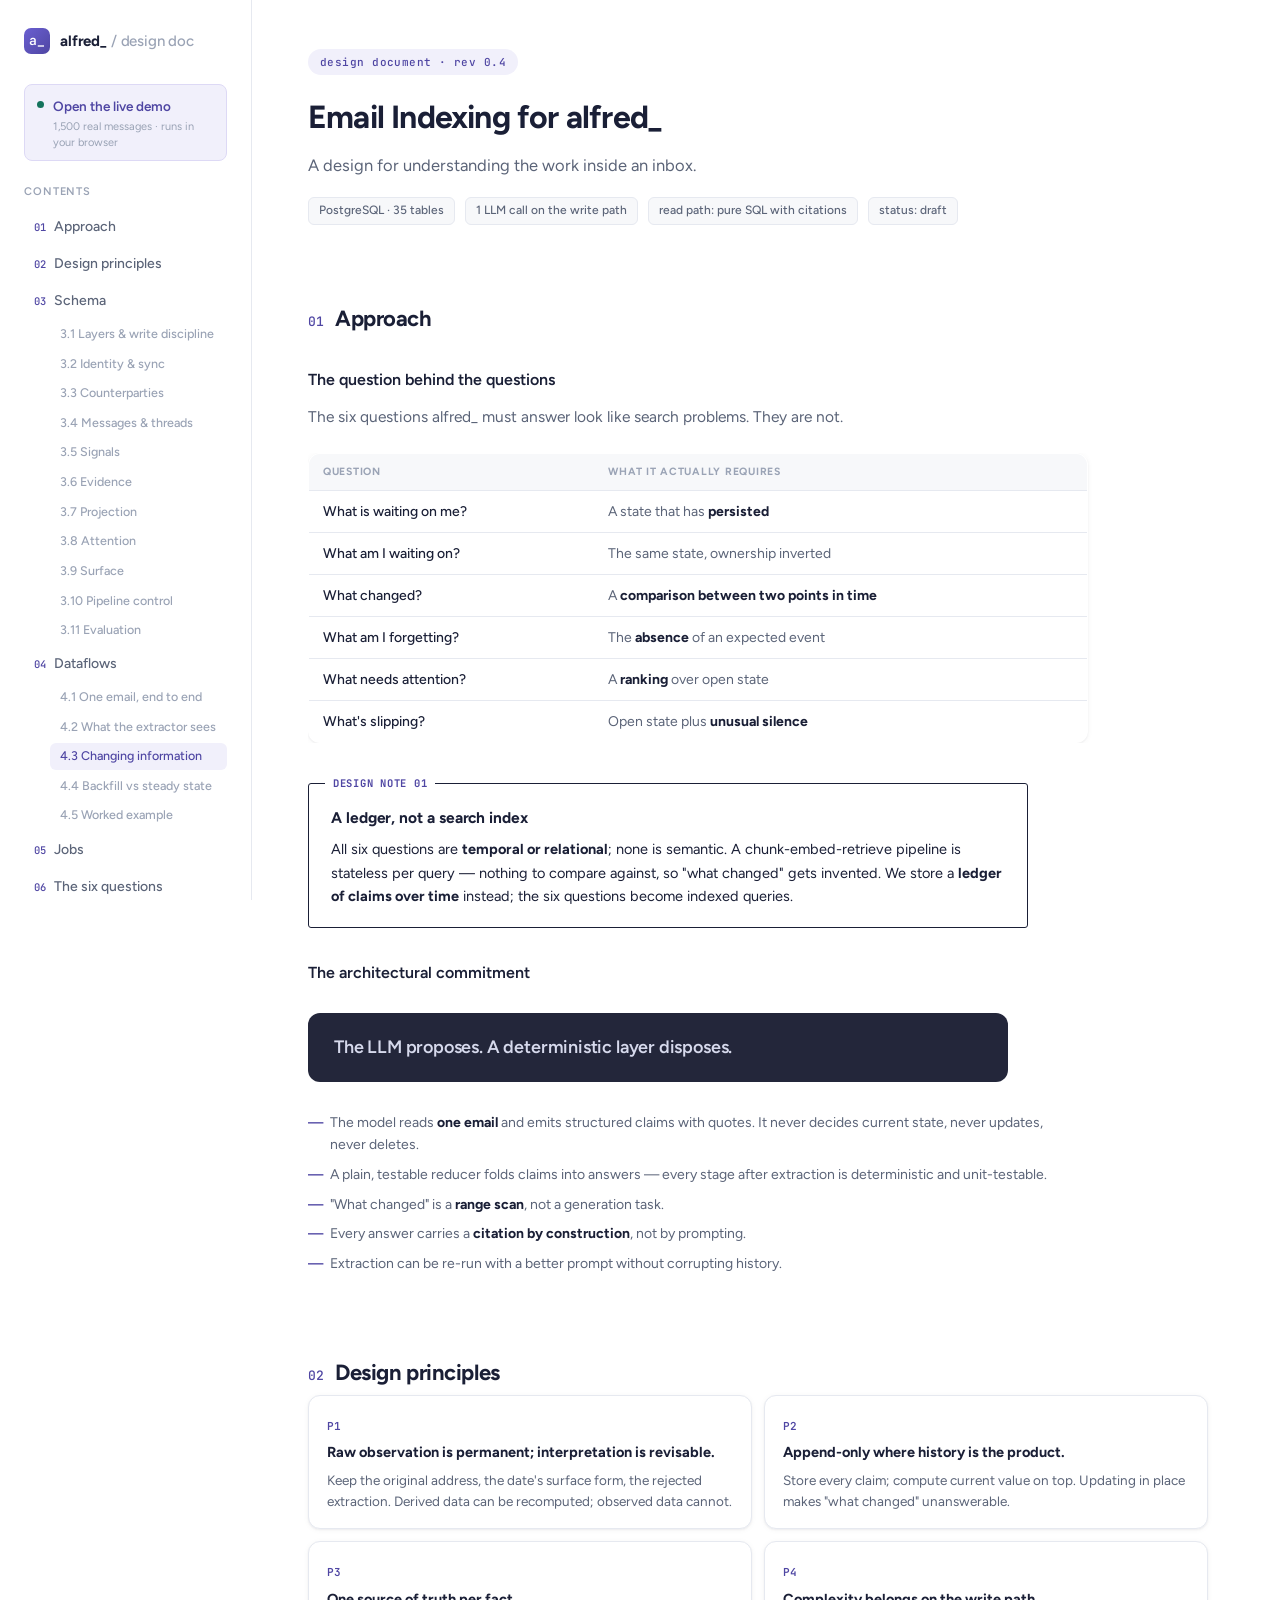
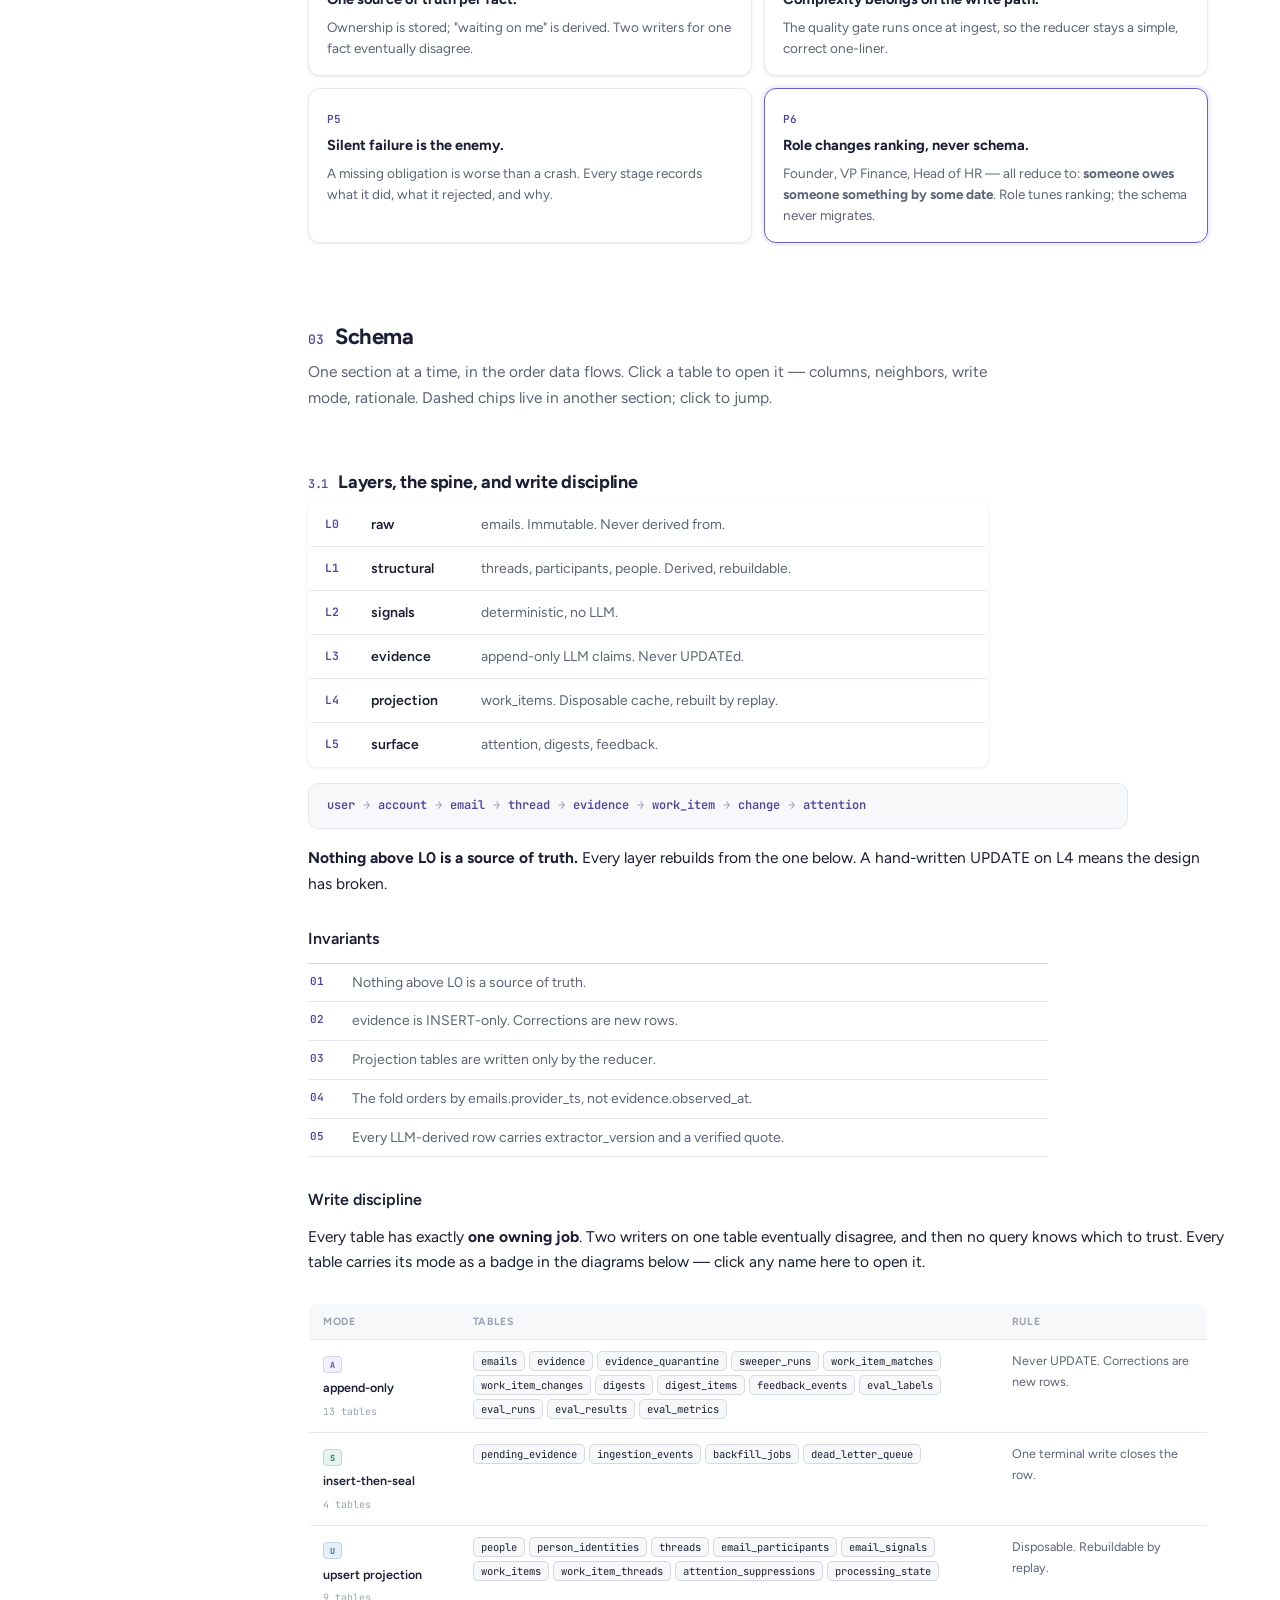
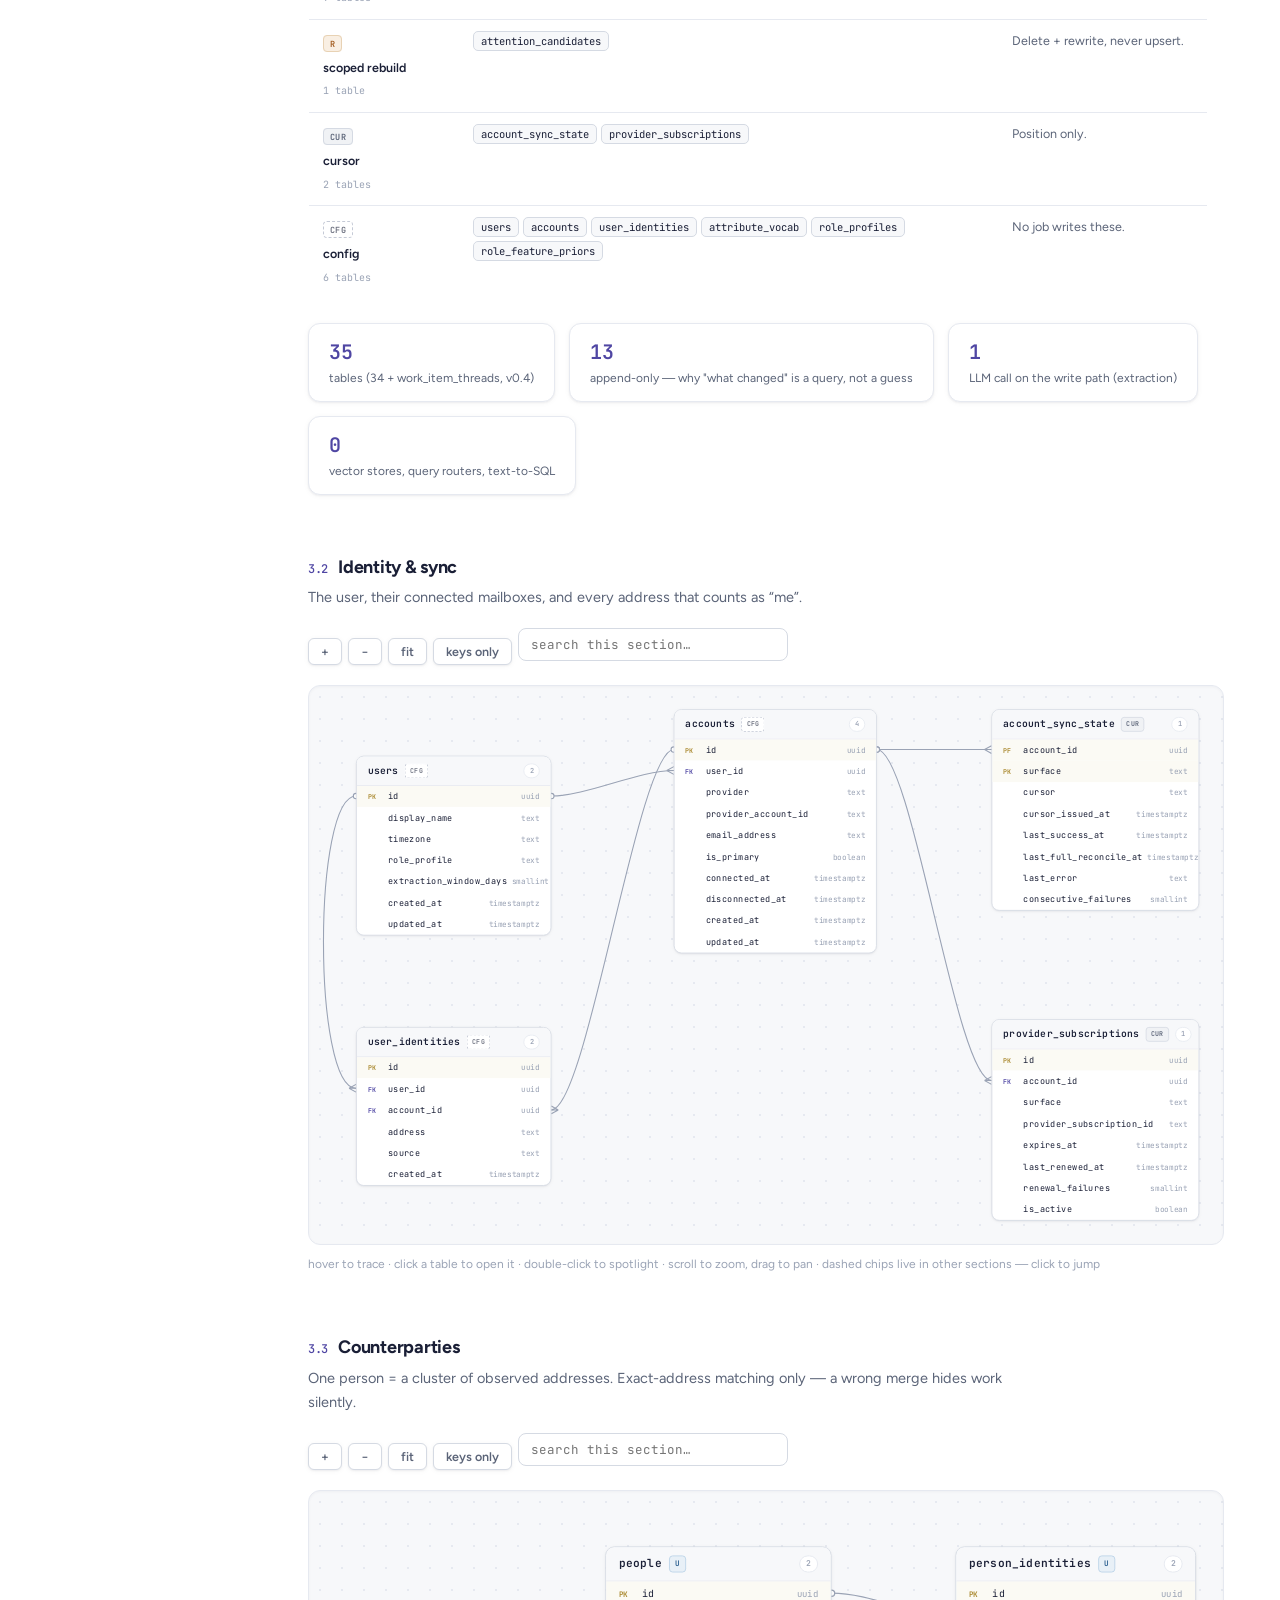
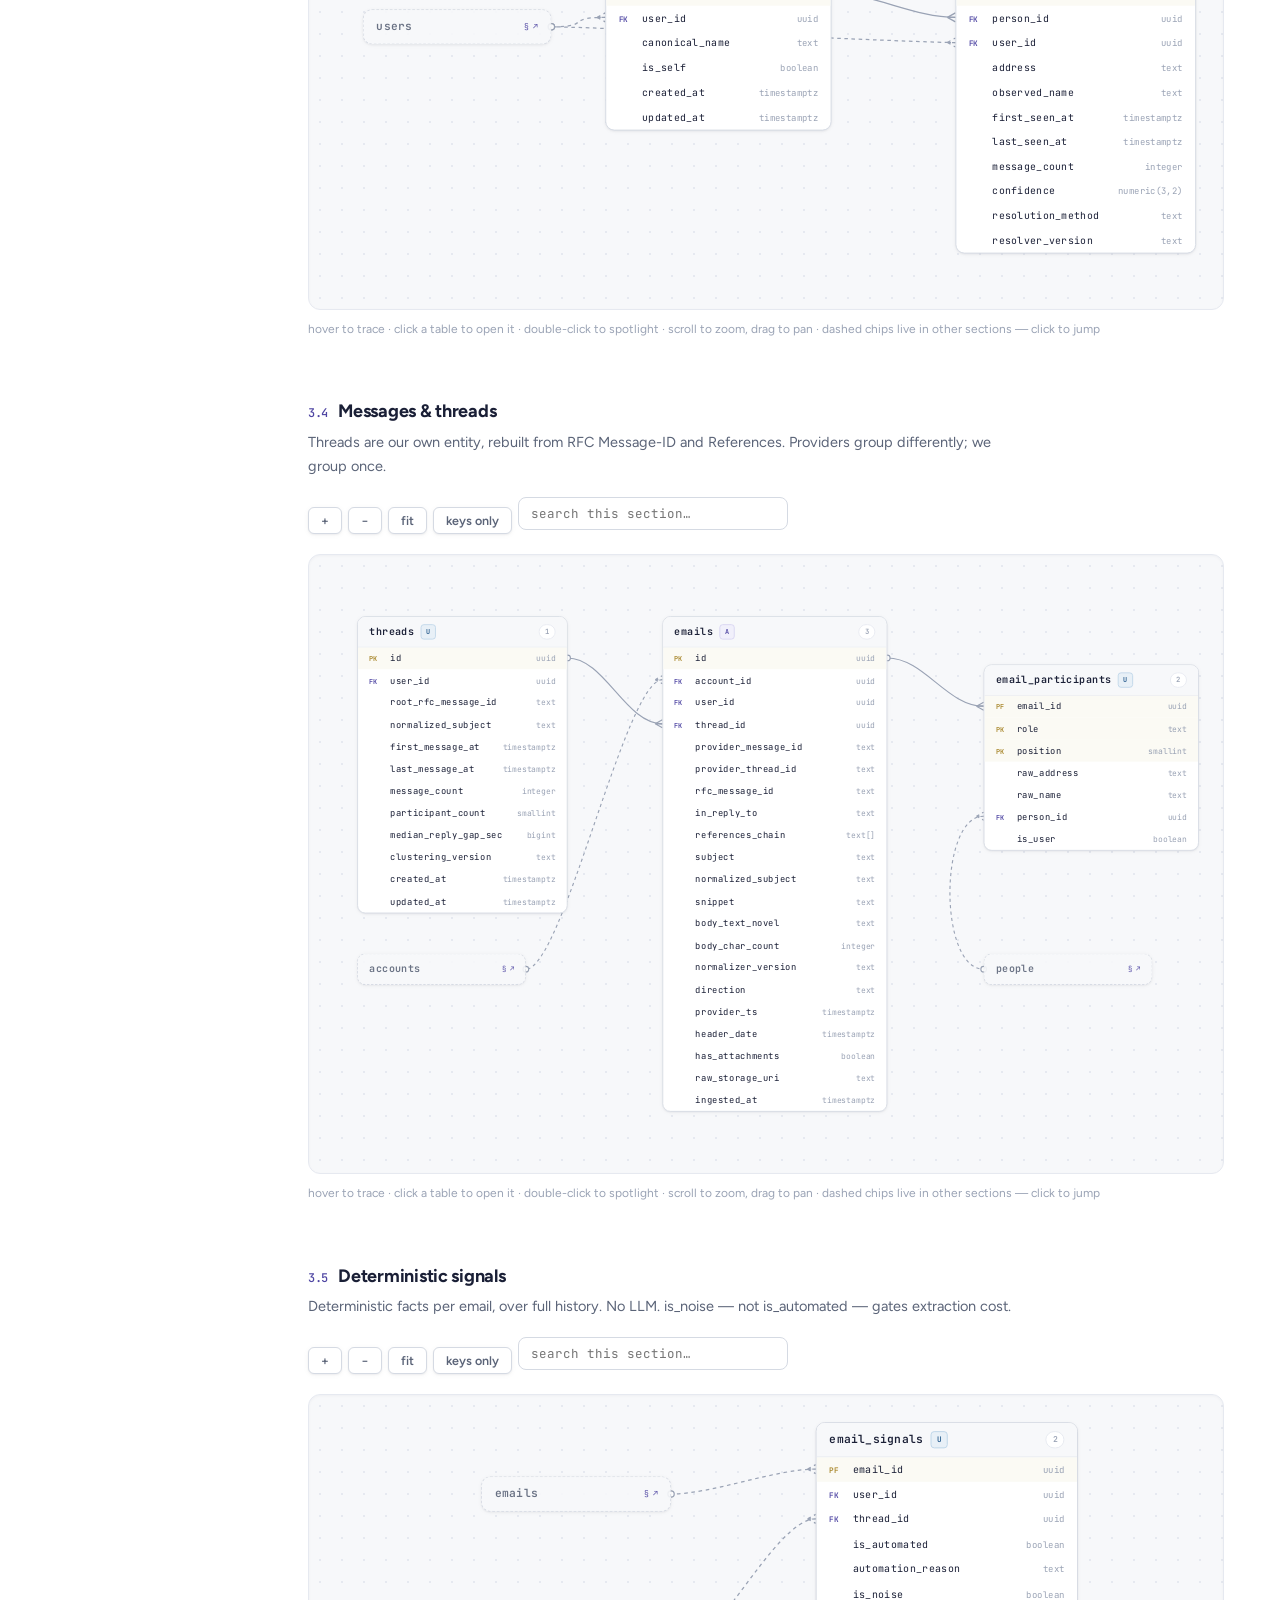
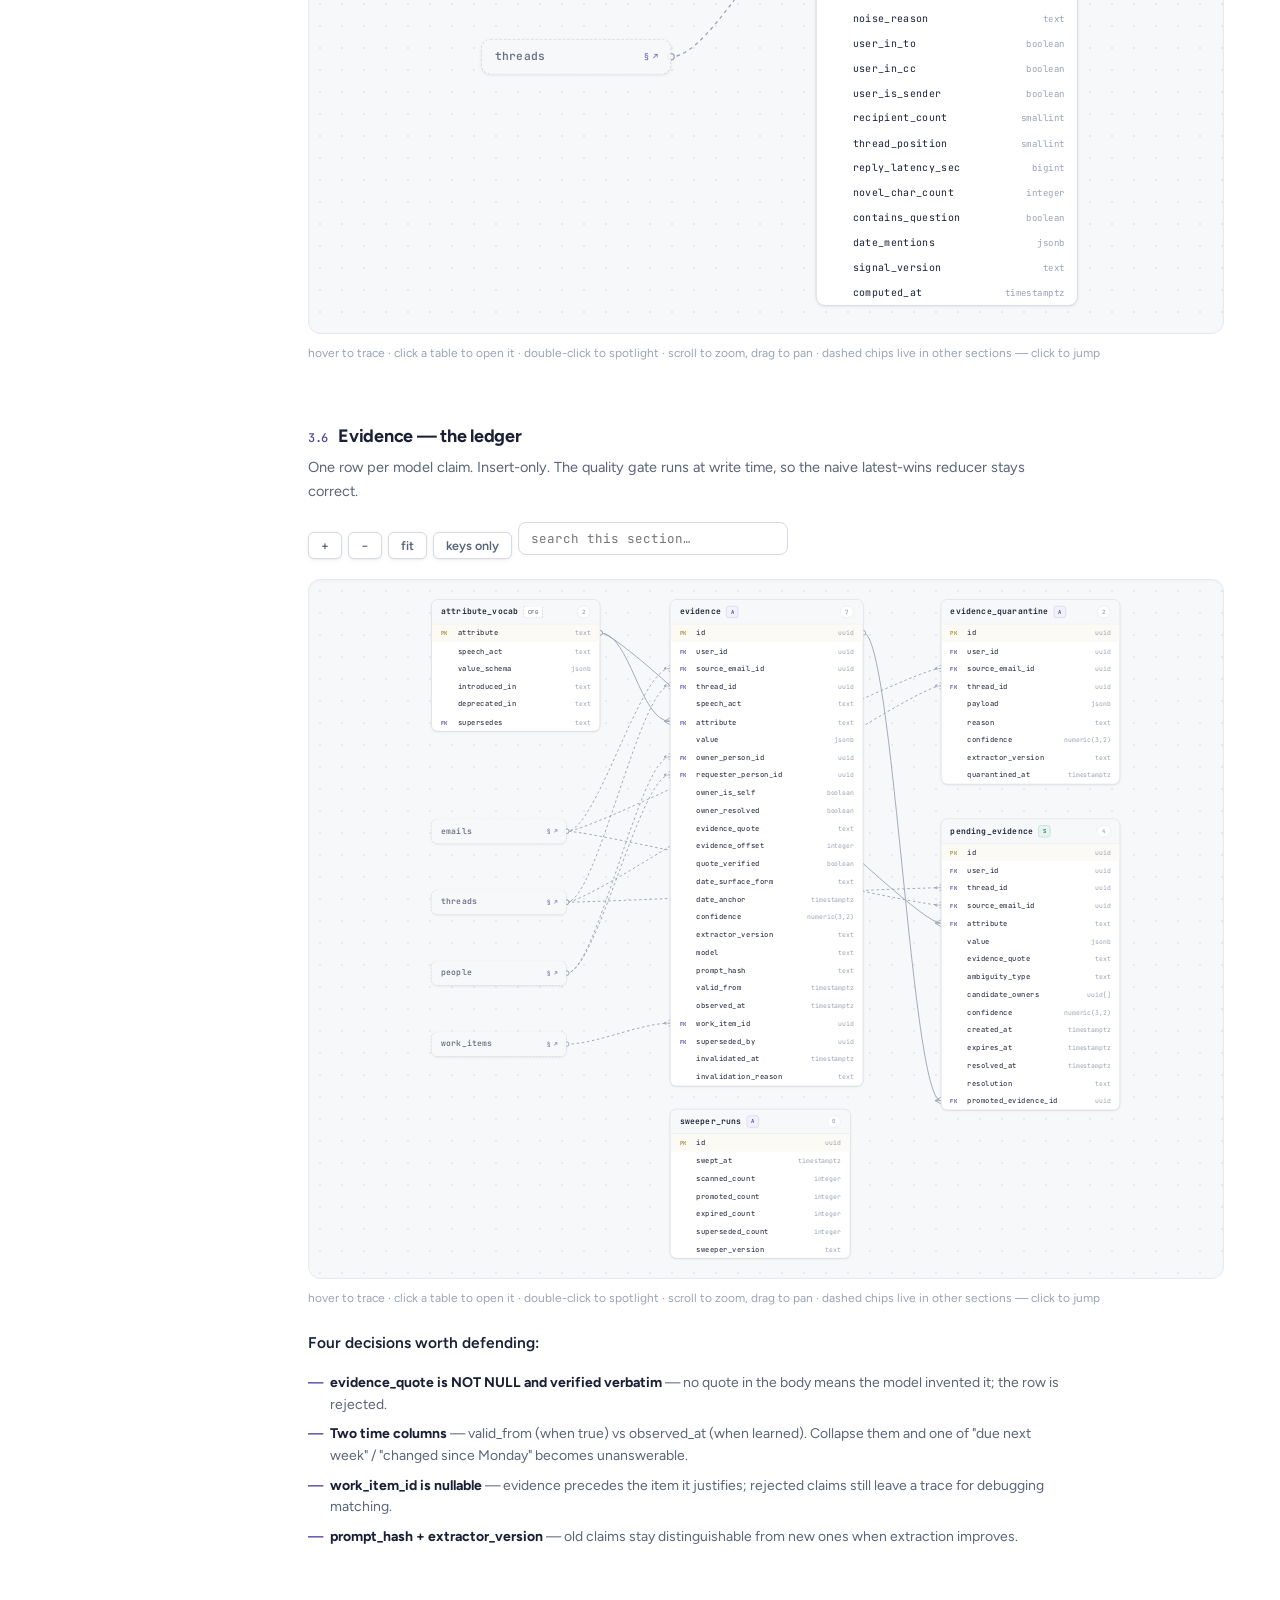
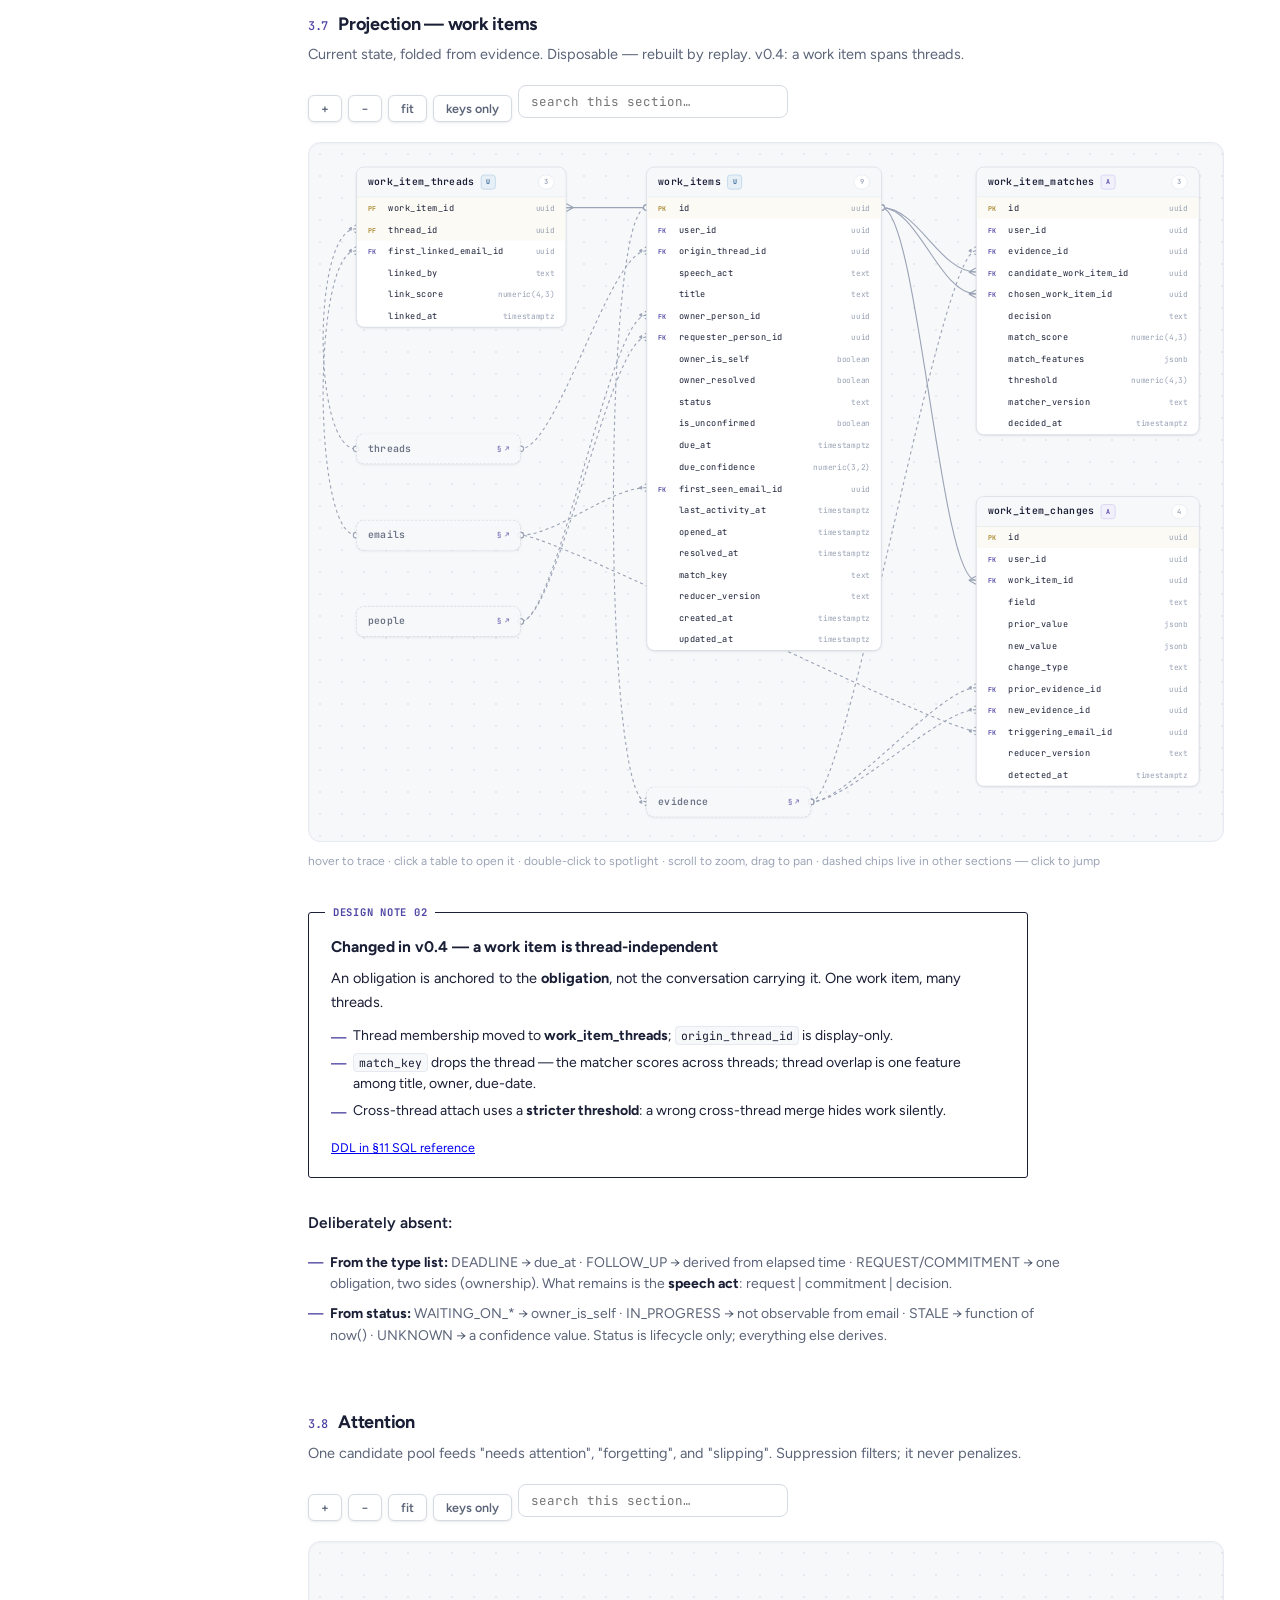
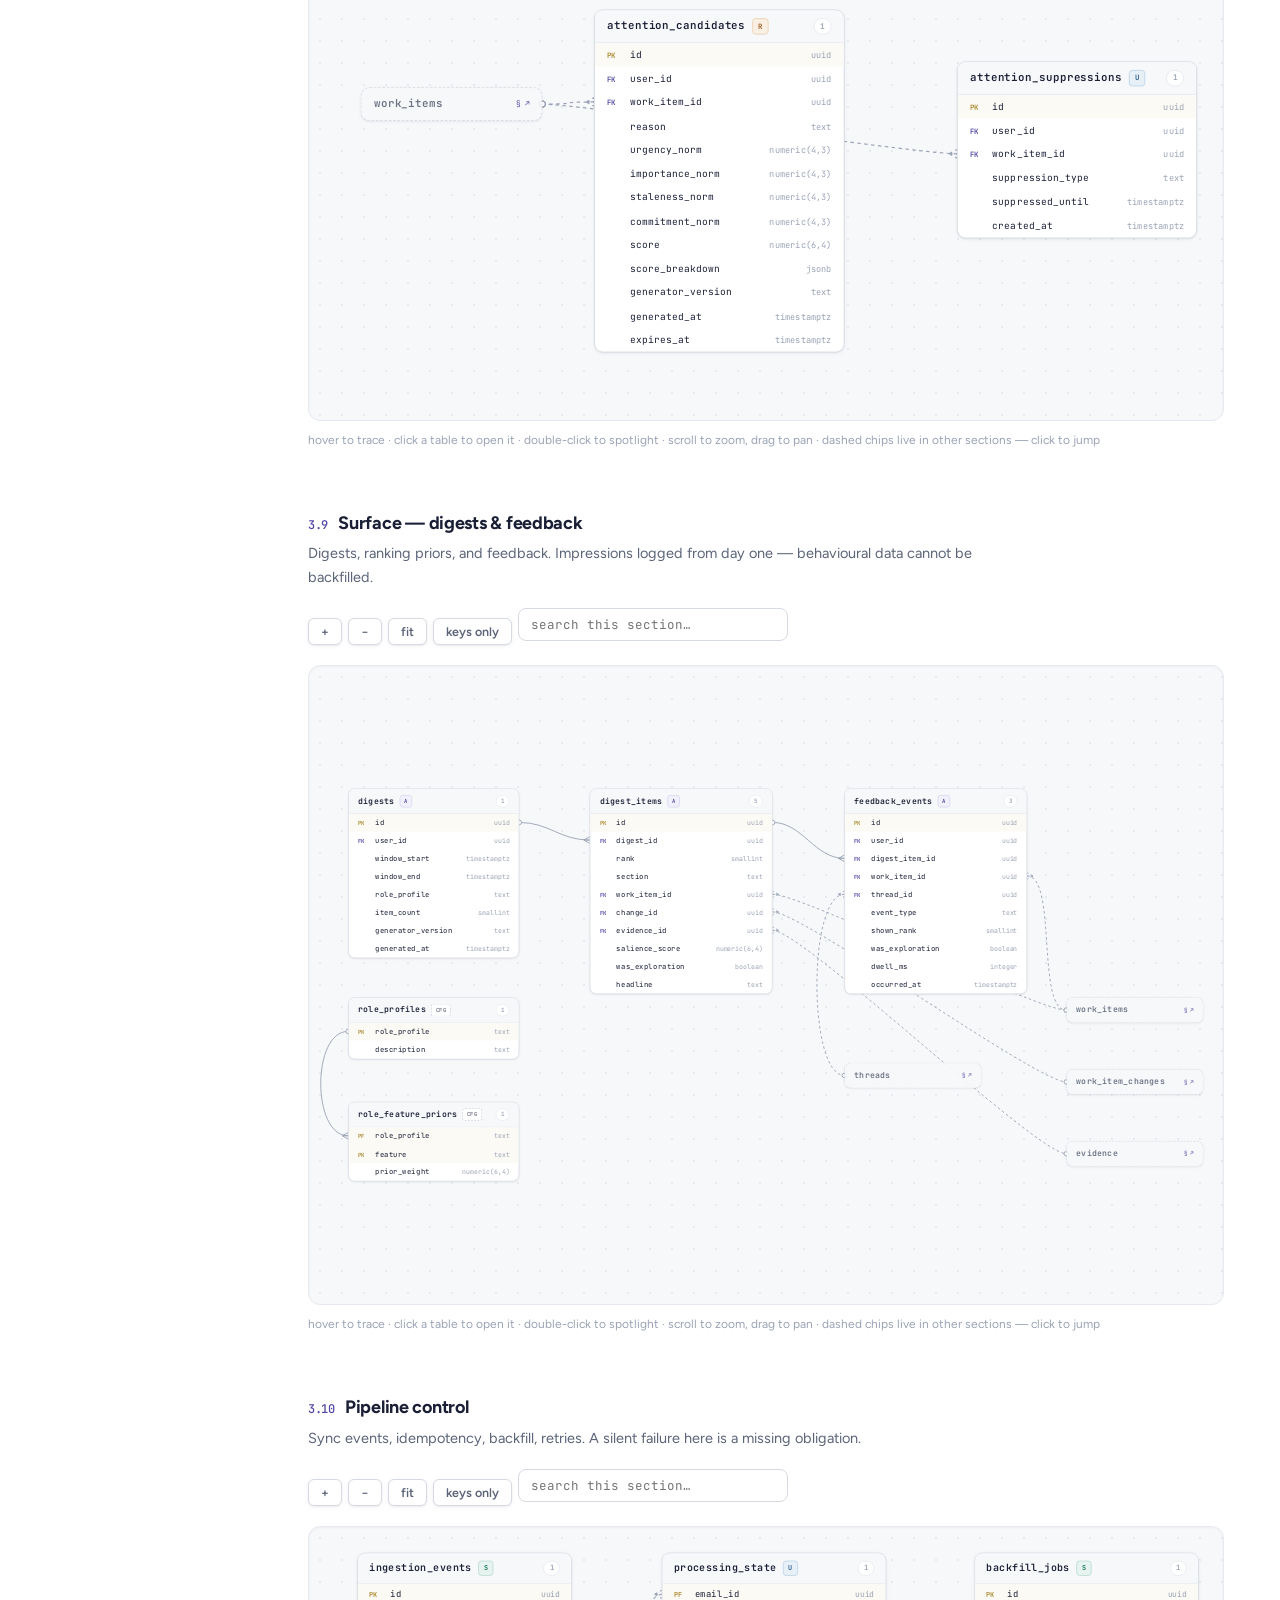
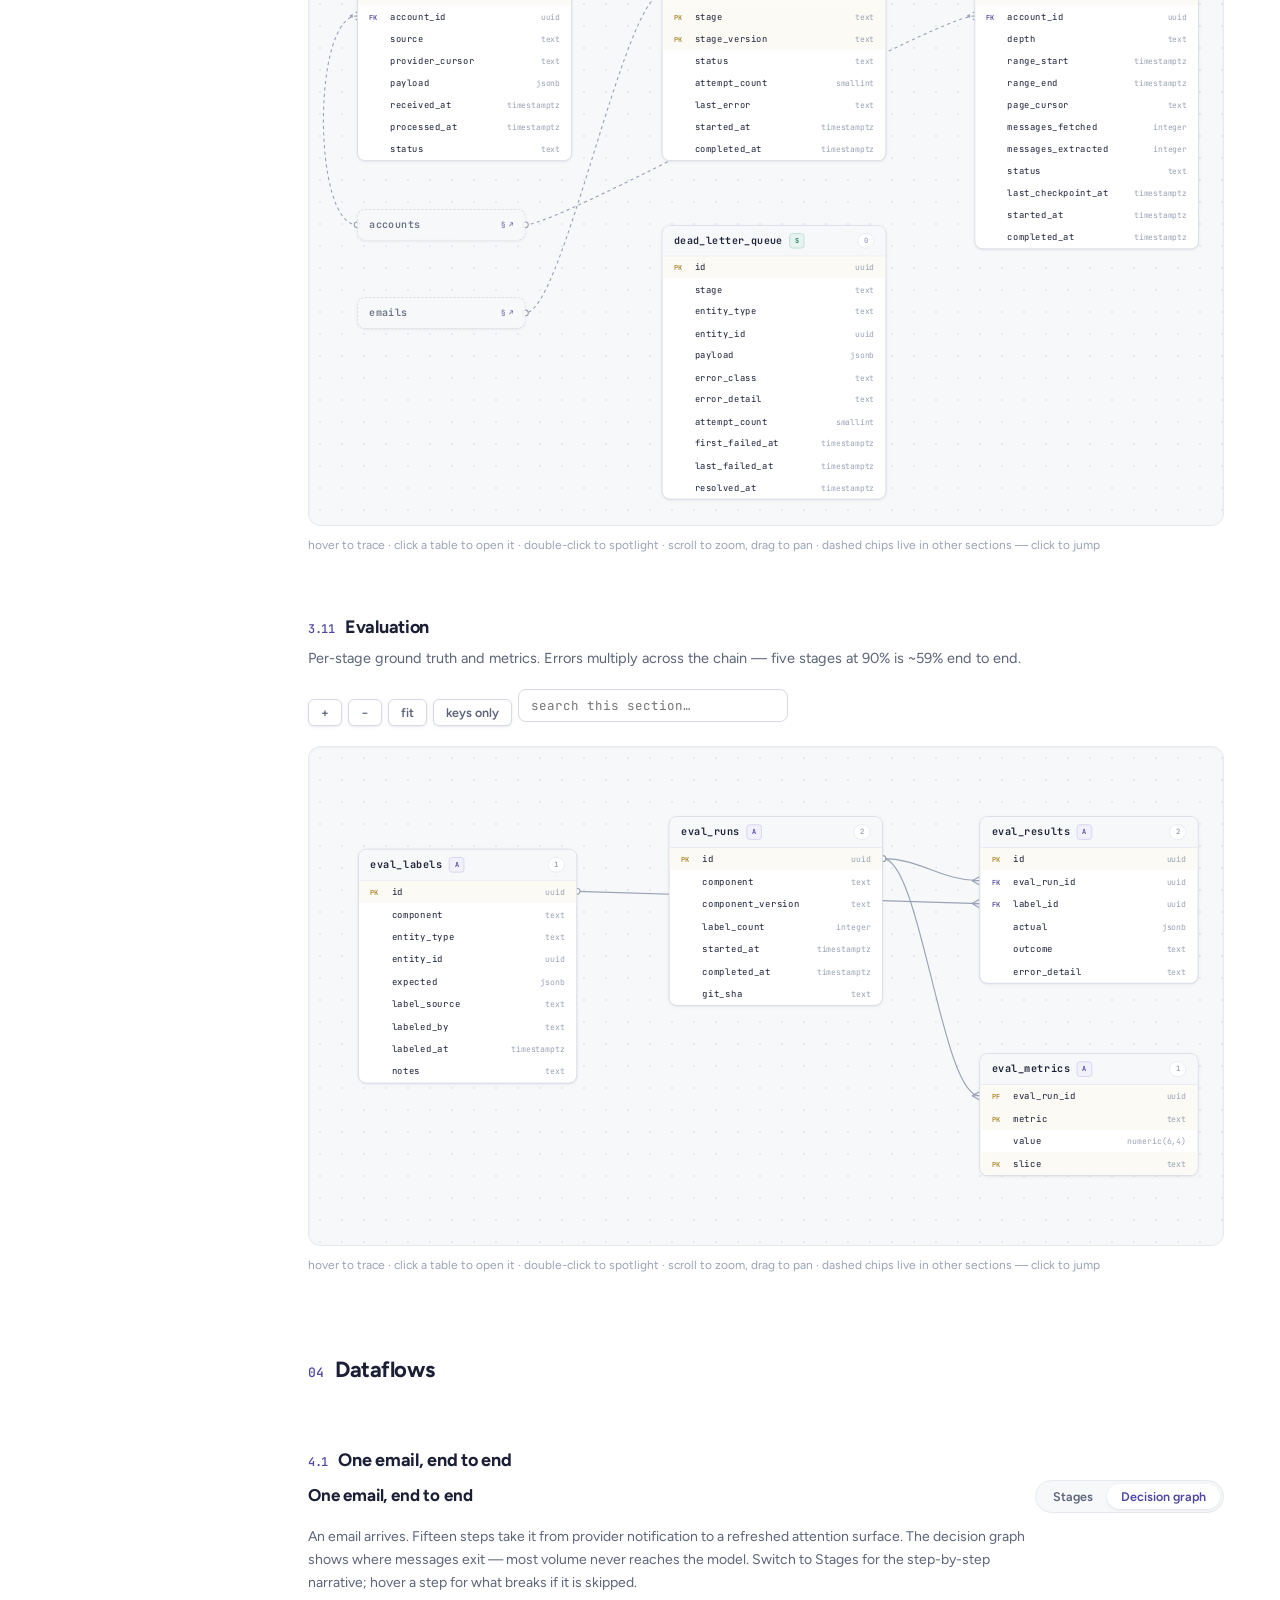
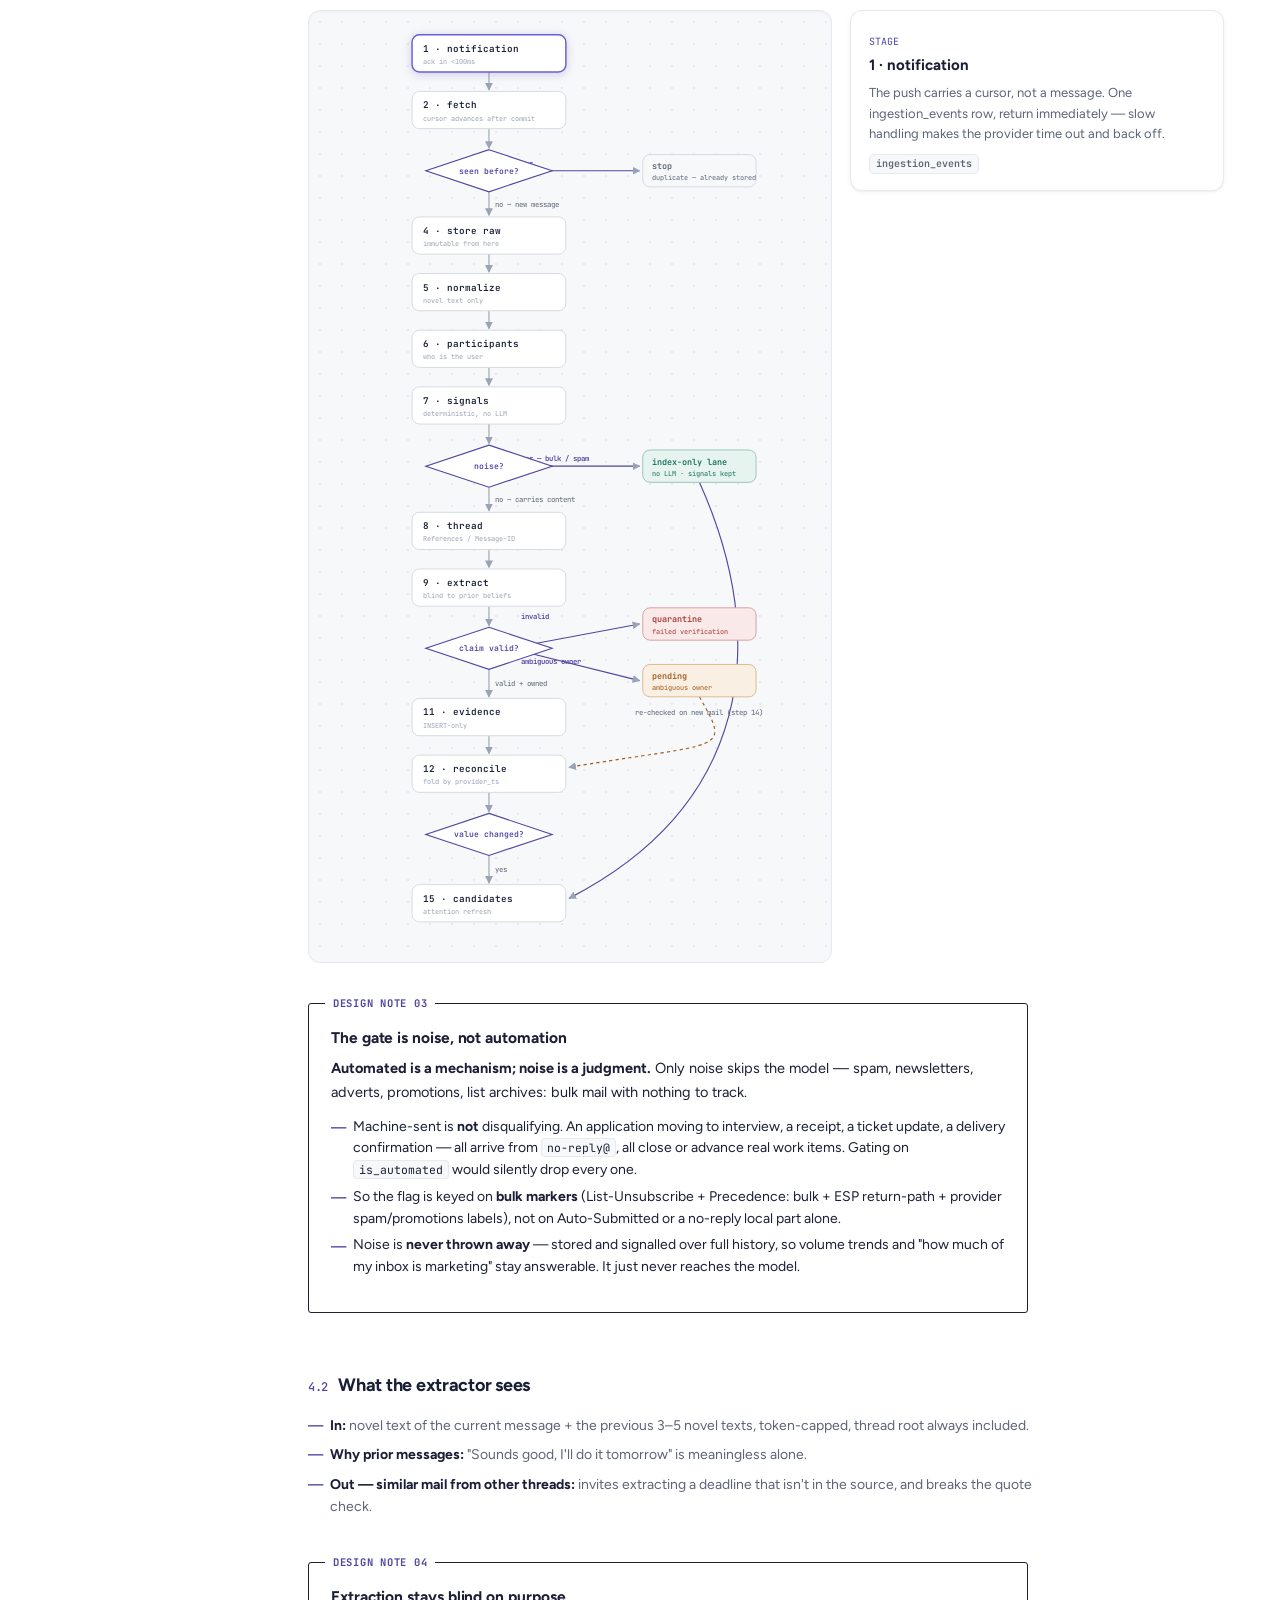
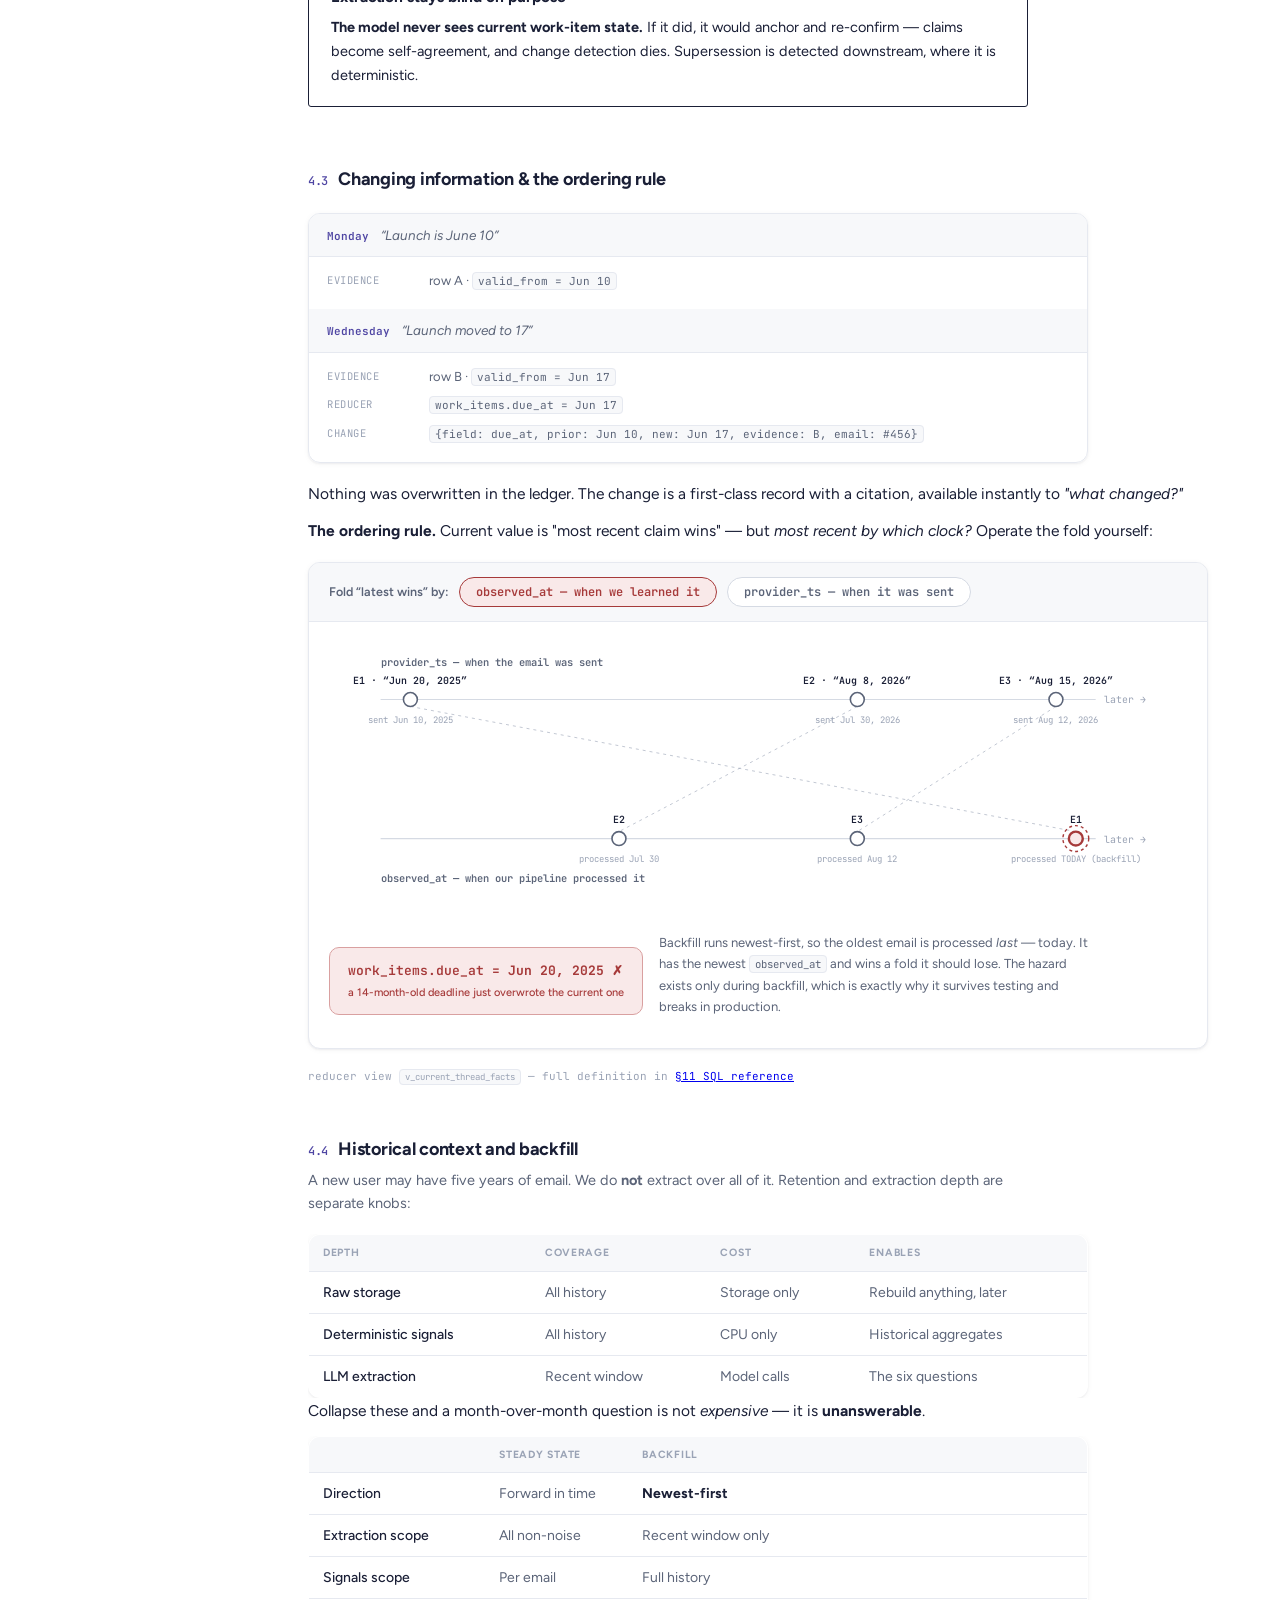
==== commit 97ff1b8c: "Extract all 1,500 emails; add the live demo to the Pages site Step 1 complete on gemini-3.5-flash-li" ====
--- a/web/docs/index.html
+++ b/web/docs/index.html
@@ -17,6 +17,14 @@
       <div class="brand-mark">a_</div>
       <div class="brand-name">alfred_ <span>/ design doc</span></div>
     </div>
+    <a class="demo-link" href="demo/">
+      <span class="demo-dot"></span>
+      <span>
+        <b>Open the live demo</b>
+        <em>1,500 real messages · runs in your browser</em>
+      </span>
+    </a>
+
     <p class="side-label">Contents</p>
     <nav class="toc" id="toc">
       <a href="#approach"><span class="tnum">01</span>Approach</a>
--- a/web/docs/assets/site.css
+++ b/web/docs/assets/site.css
@@ -468,3 +468,27 @@
   .fv-stages { grid-template-columns: 1fr; }
   .sv-search { margin-left: 0; }
 }
+
+/* ------------------------------------------------- live demo entry point */
+.demo-link {
+  display: flex; align-items: flex-start; gap: 9px; text-decoration: none;
+  padding: 10px 12px; margin-bottom: 4px;
+  border: 1px solid #ddd9f5; border-radius: var(--radius);
+  background: var(--accent-bg); color: var(--accent);
+  transition: box-shadow .16s, transform .16s;
+}
+.demo-link:hover { box-shadow: var(--shadow-md); transform: translateY(-1px); }
+.demo-link b { display: block; font-size: 13.5px; font-weight: 600; }
+.demo-link em {
+  display: block; font-style: normal; font-size: 11px;
+  color: var(--ink-faint); line-height: 1.4; margin-top: 2px;
+}
+.demo-dot {
+  width: 7px; height: 7px; border-radius: 50%; background: var(--ok);
+  margin-top: 6px; flex: none;
+  box-shadow: 0 0 0 0 rgba(20,115,92,.5); animation: livepulse 2.2s infinite;
+}
+@keyframes livepulse {
+  70%  { box-shadow: 0 0 0 7px rgba(20,115,92,0); }
+  100% { box-shadow: 0 0 0 0 rgba(20,115,92,0); }
+}
